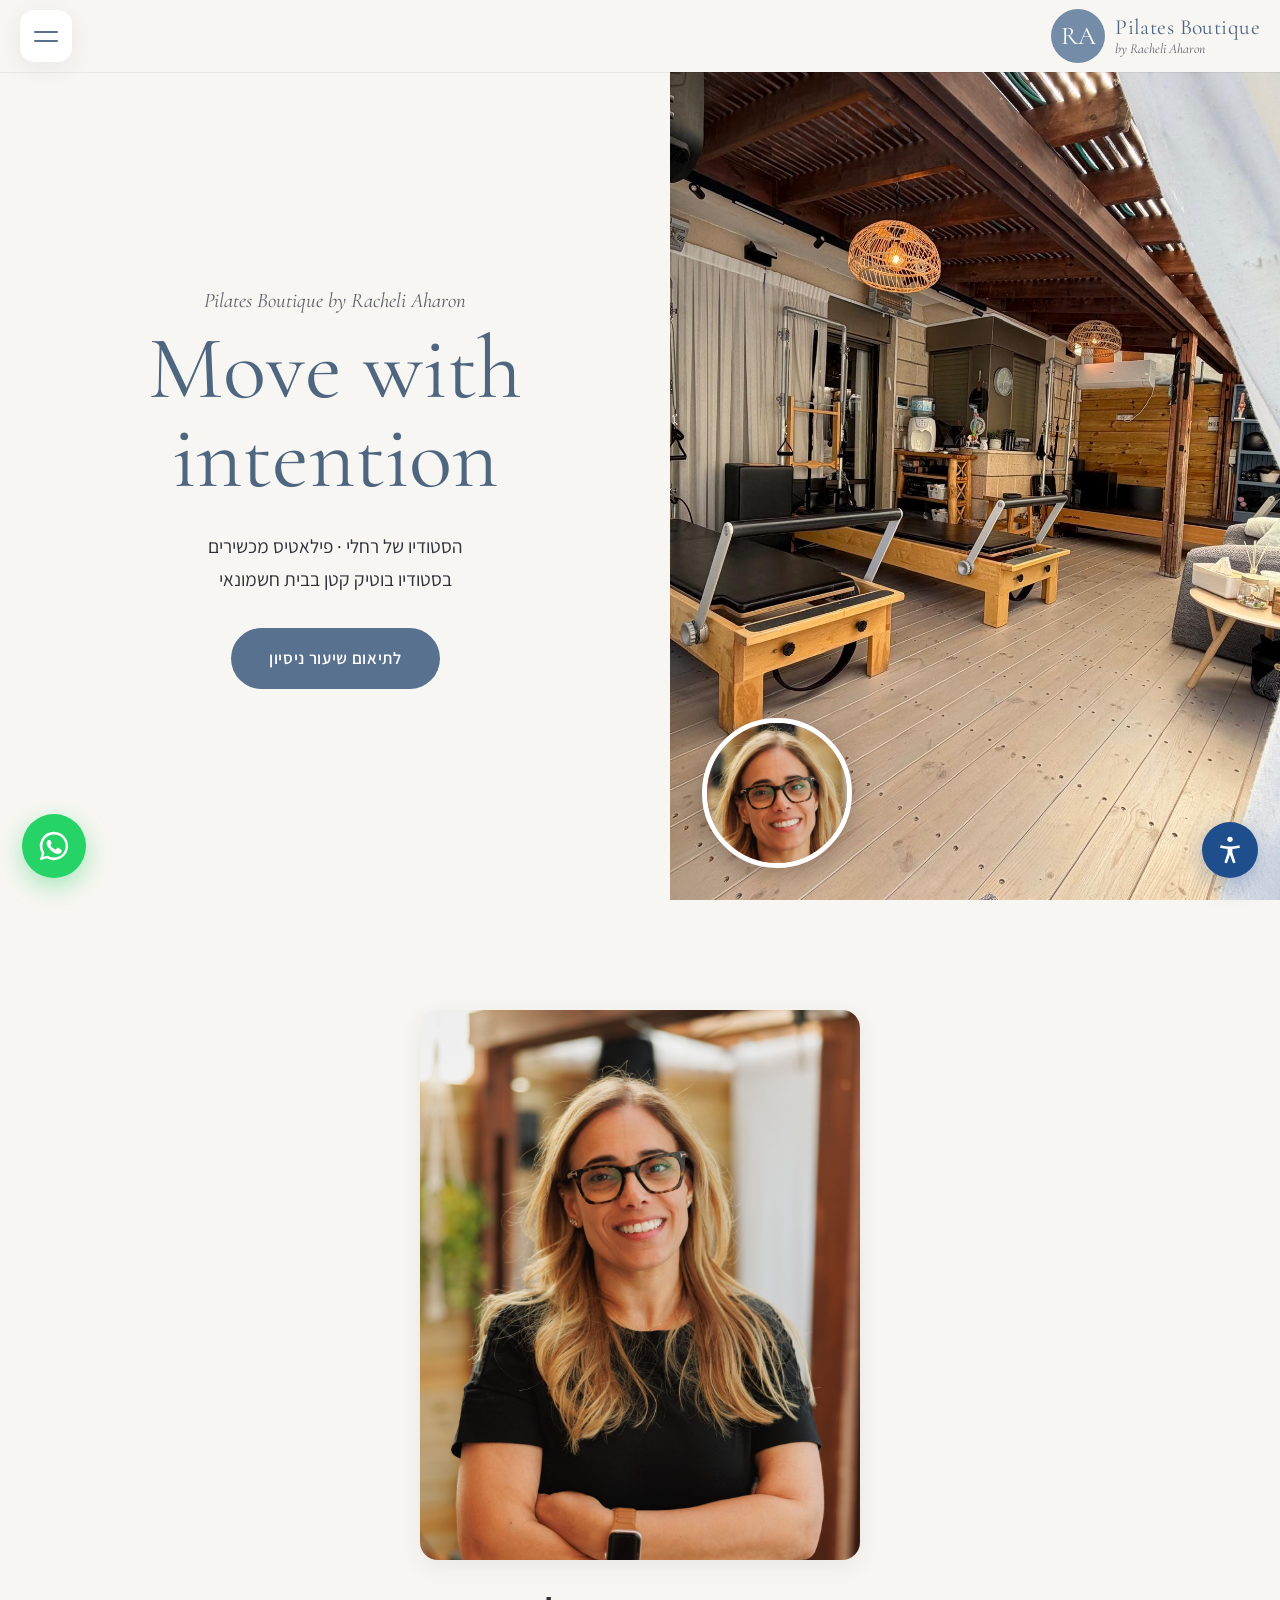
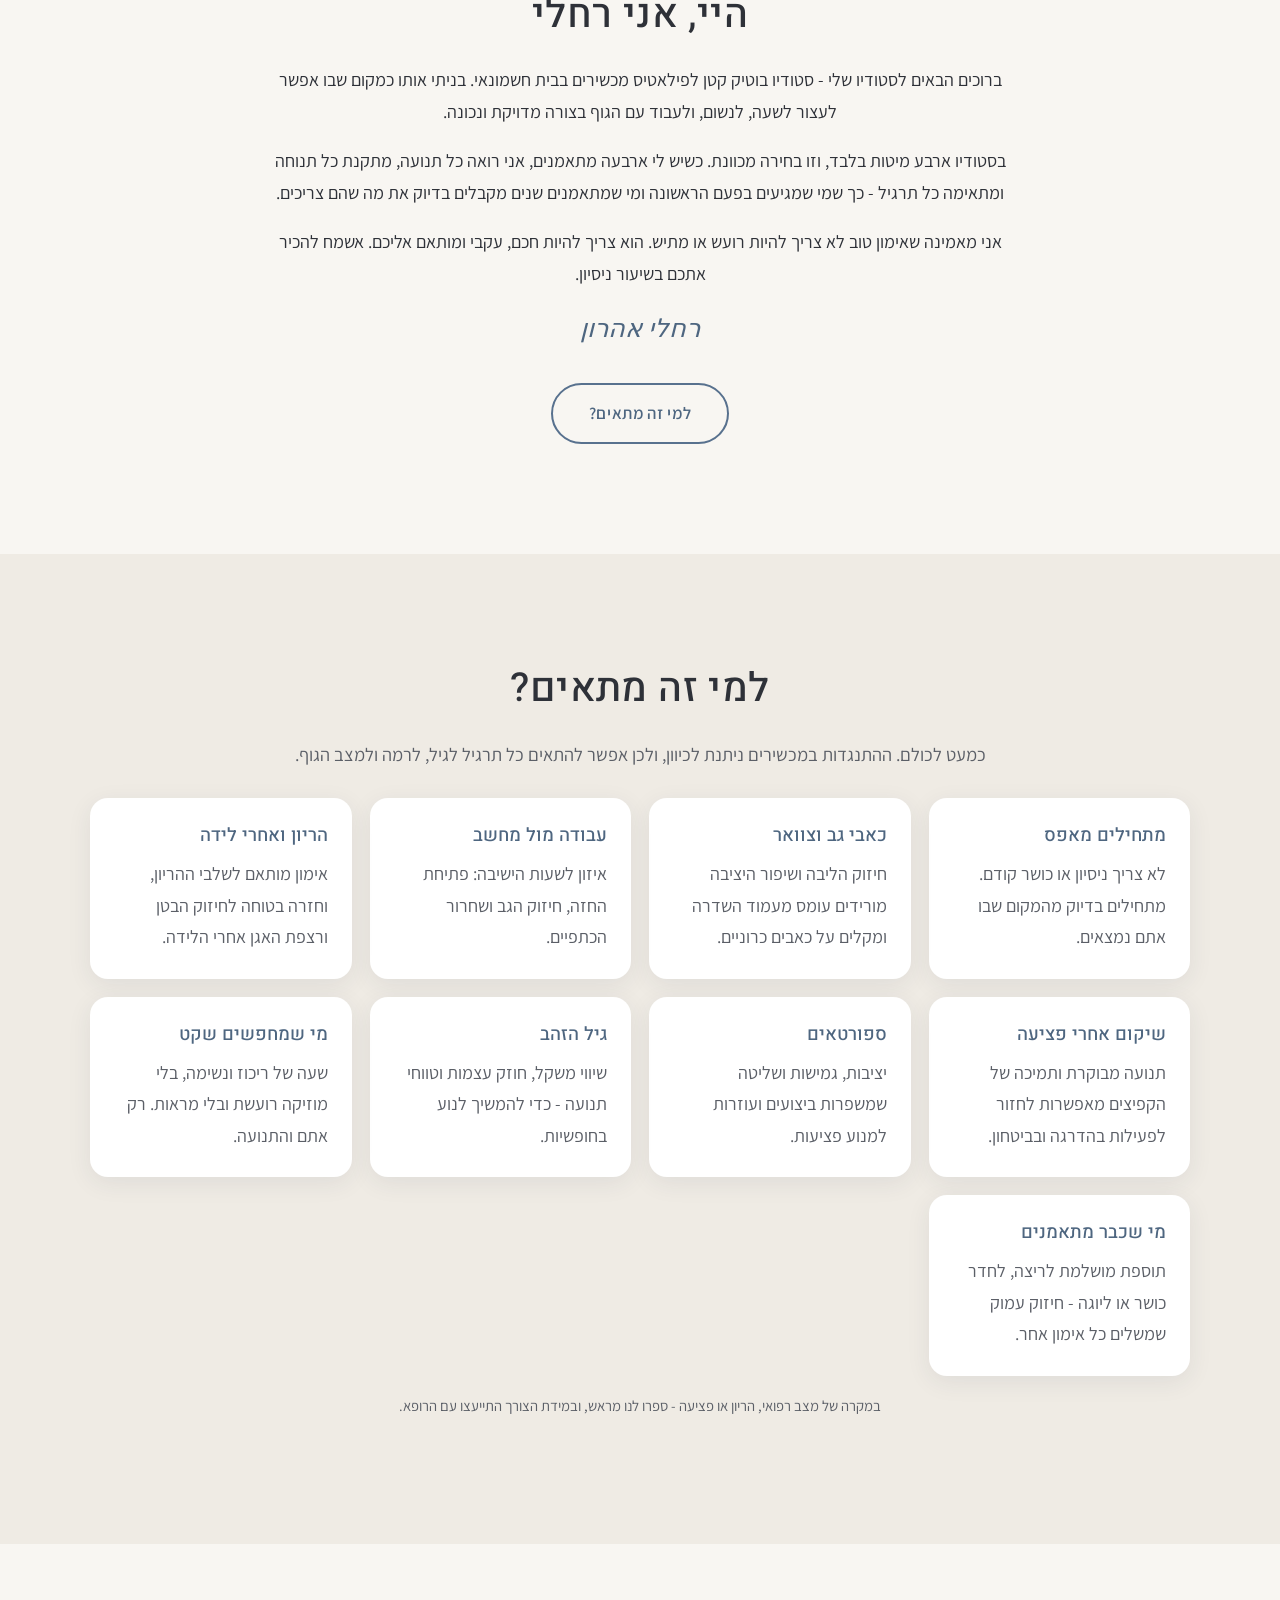
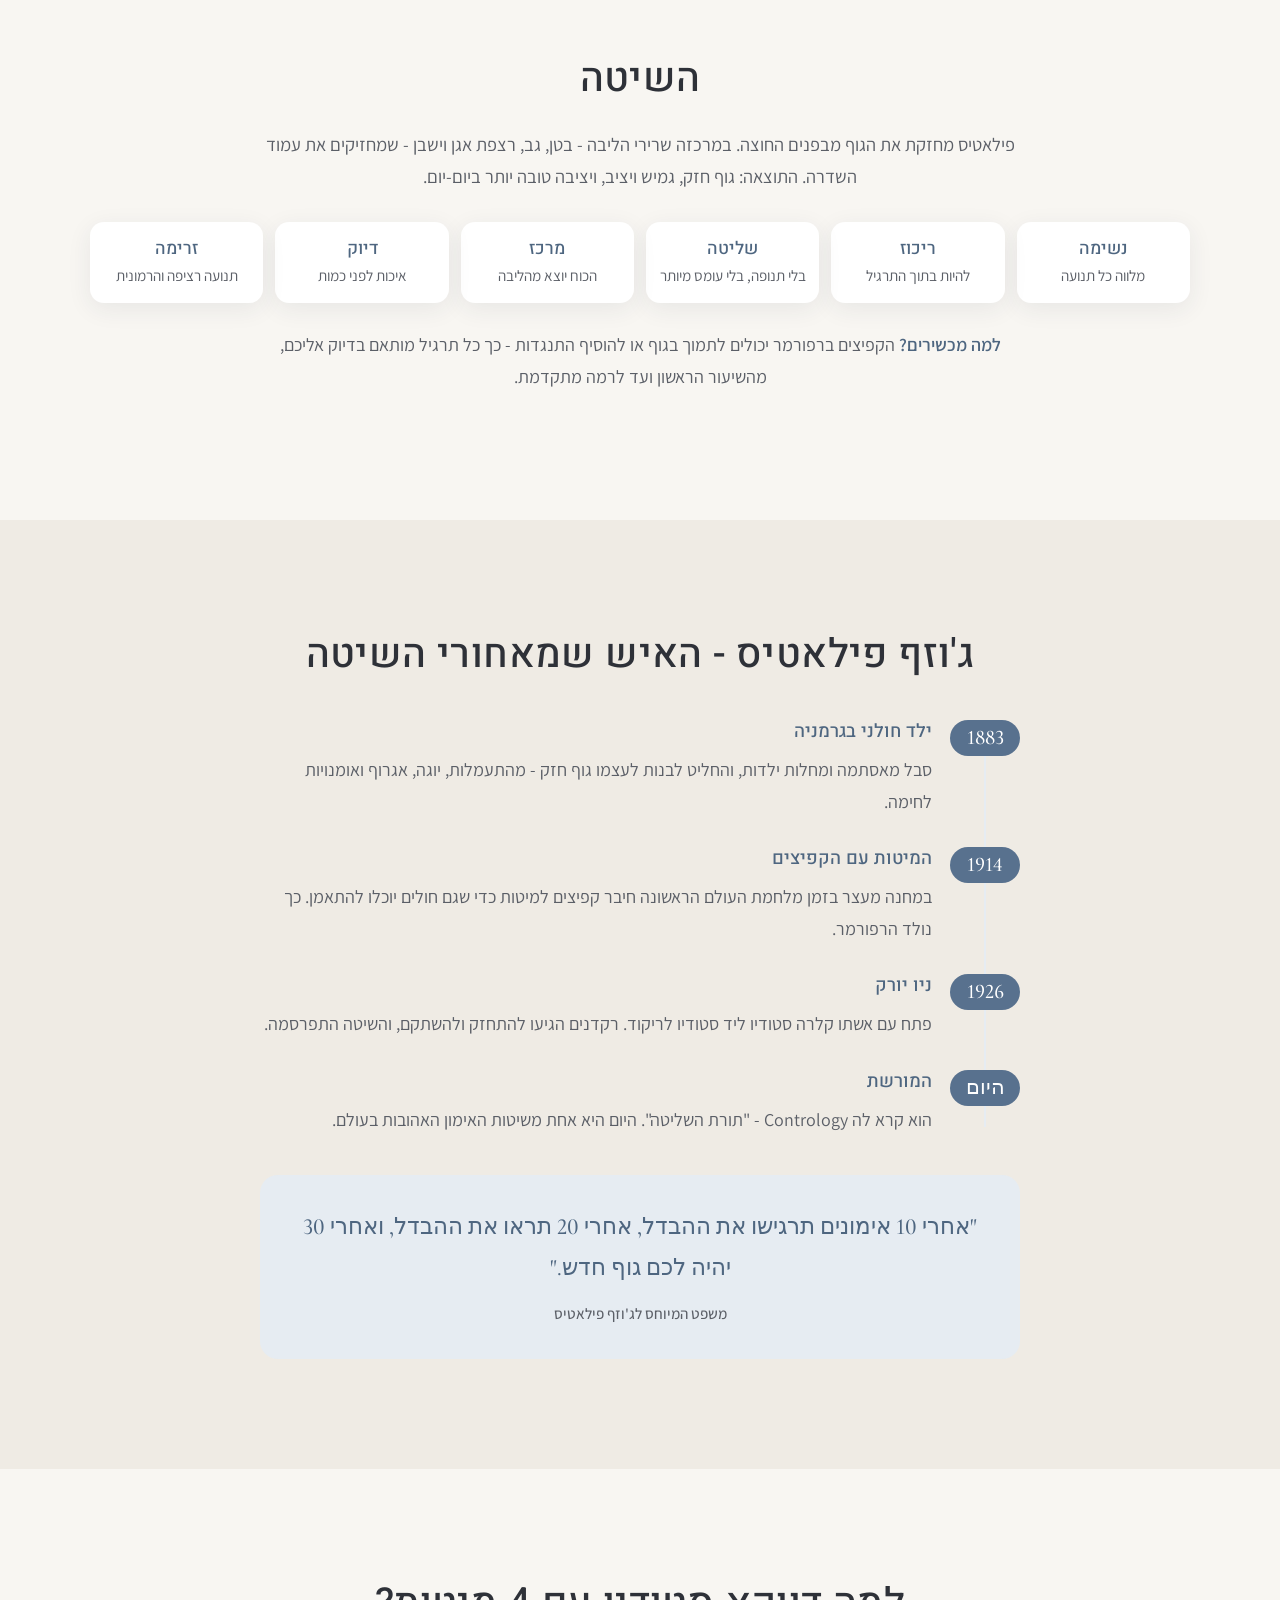
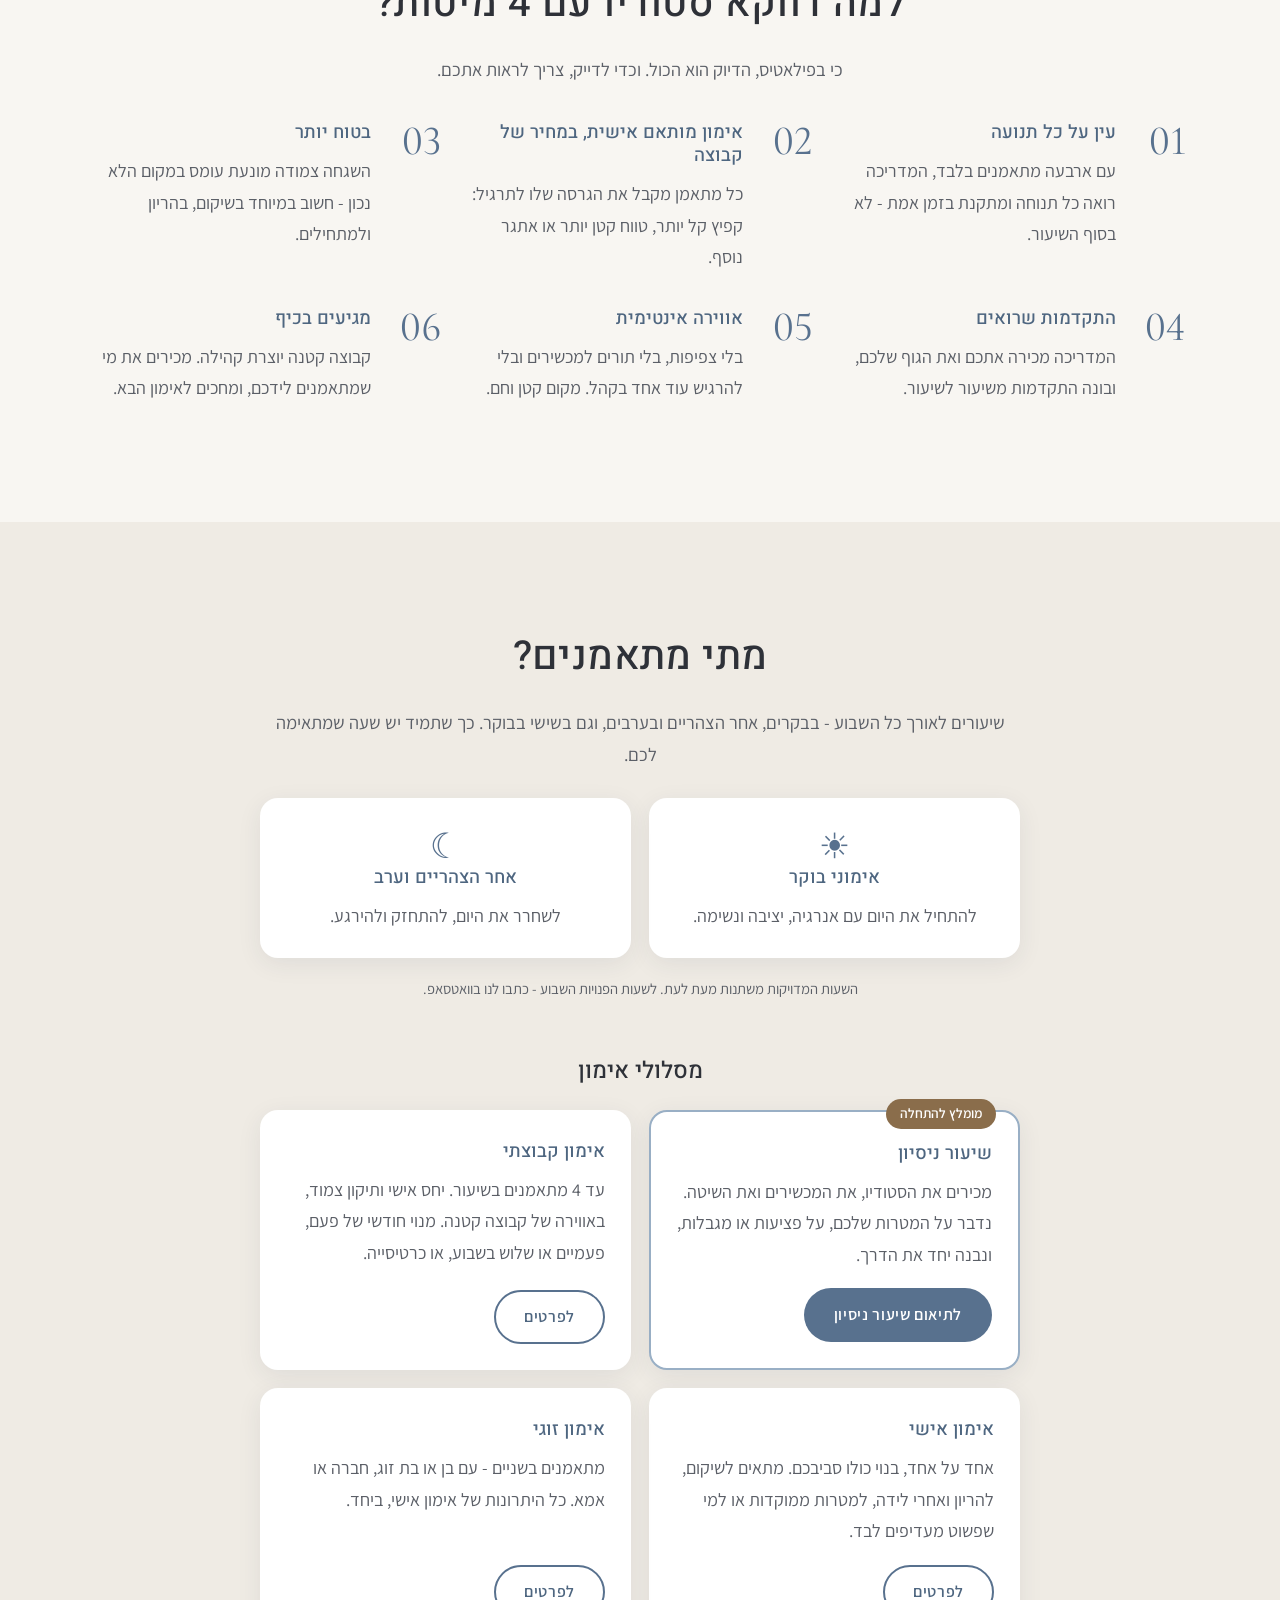
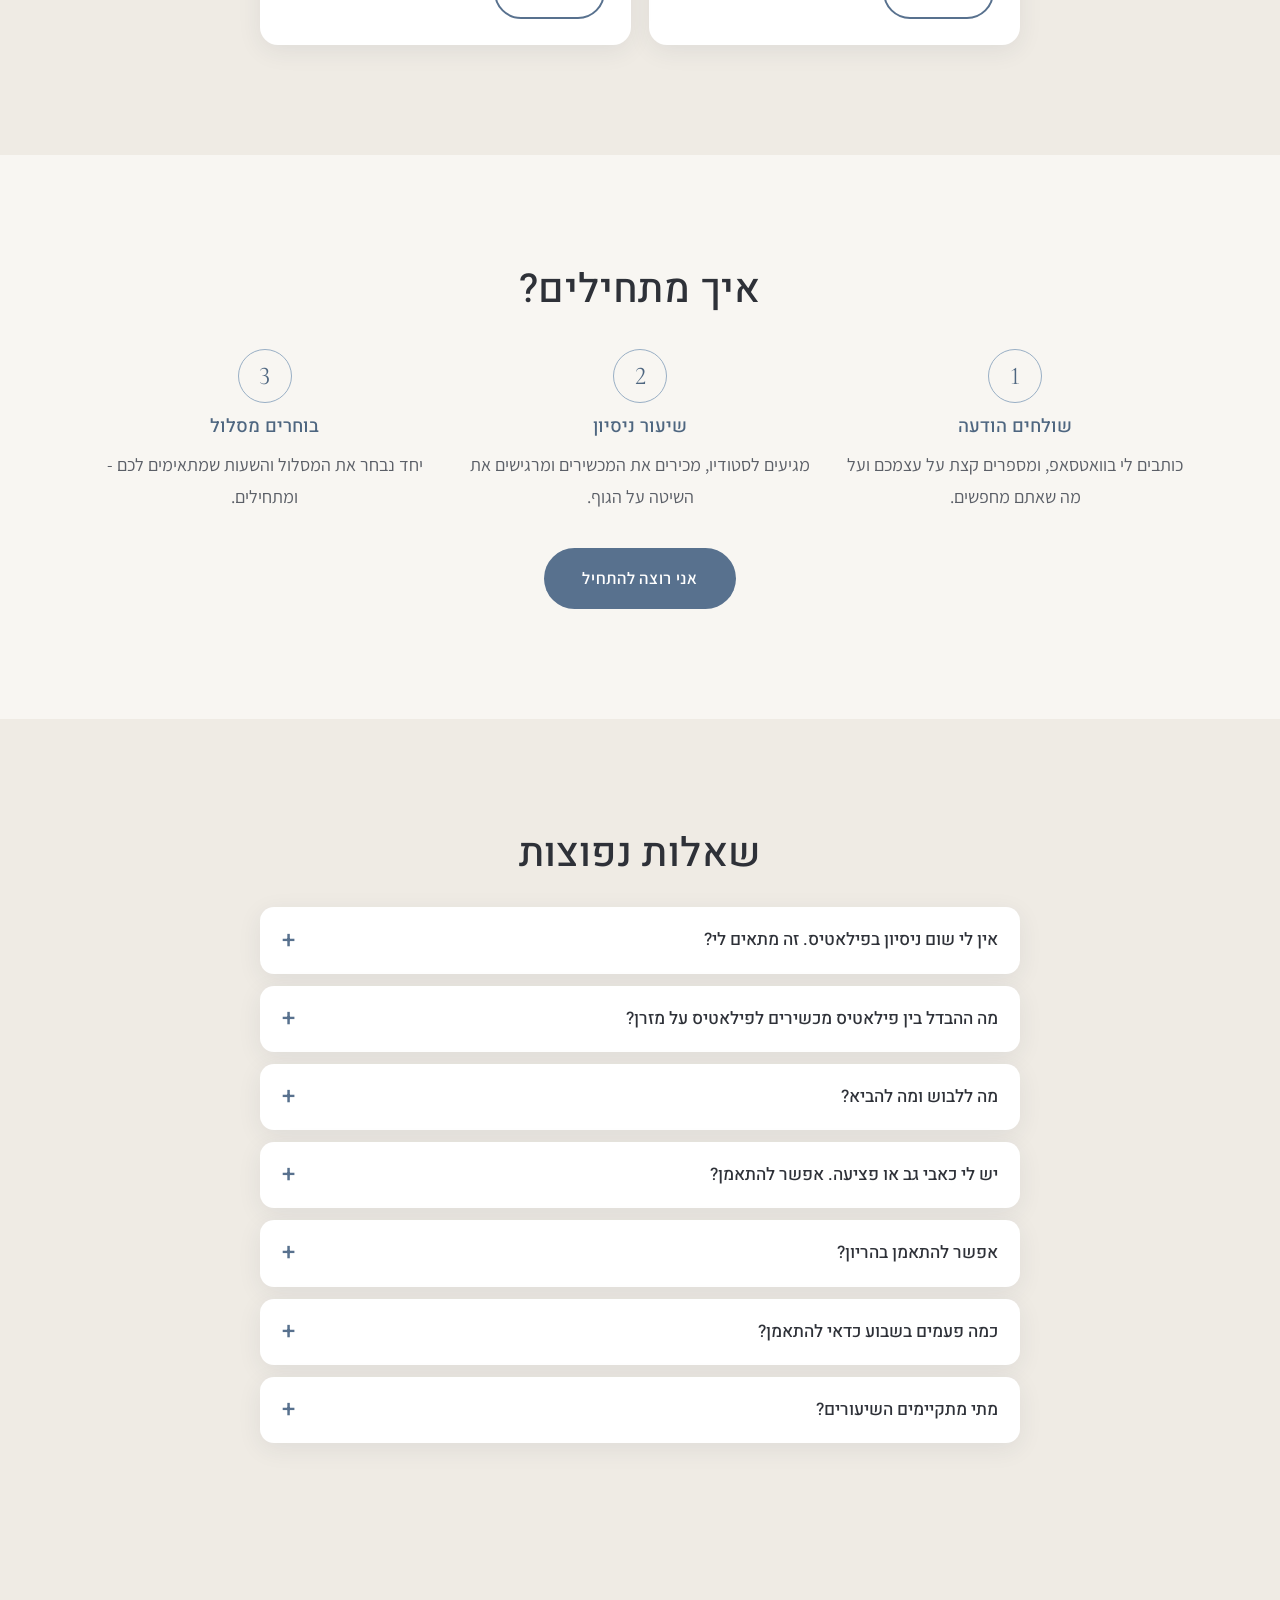
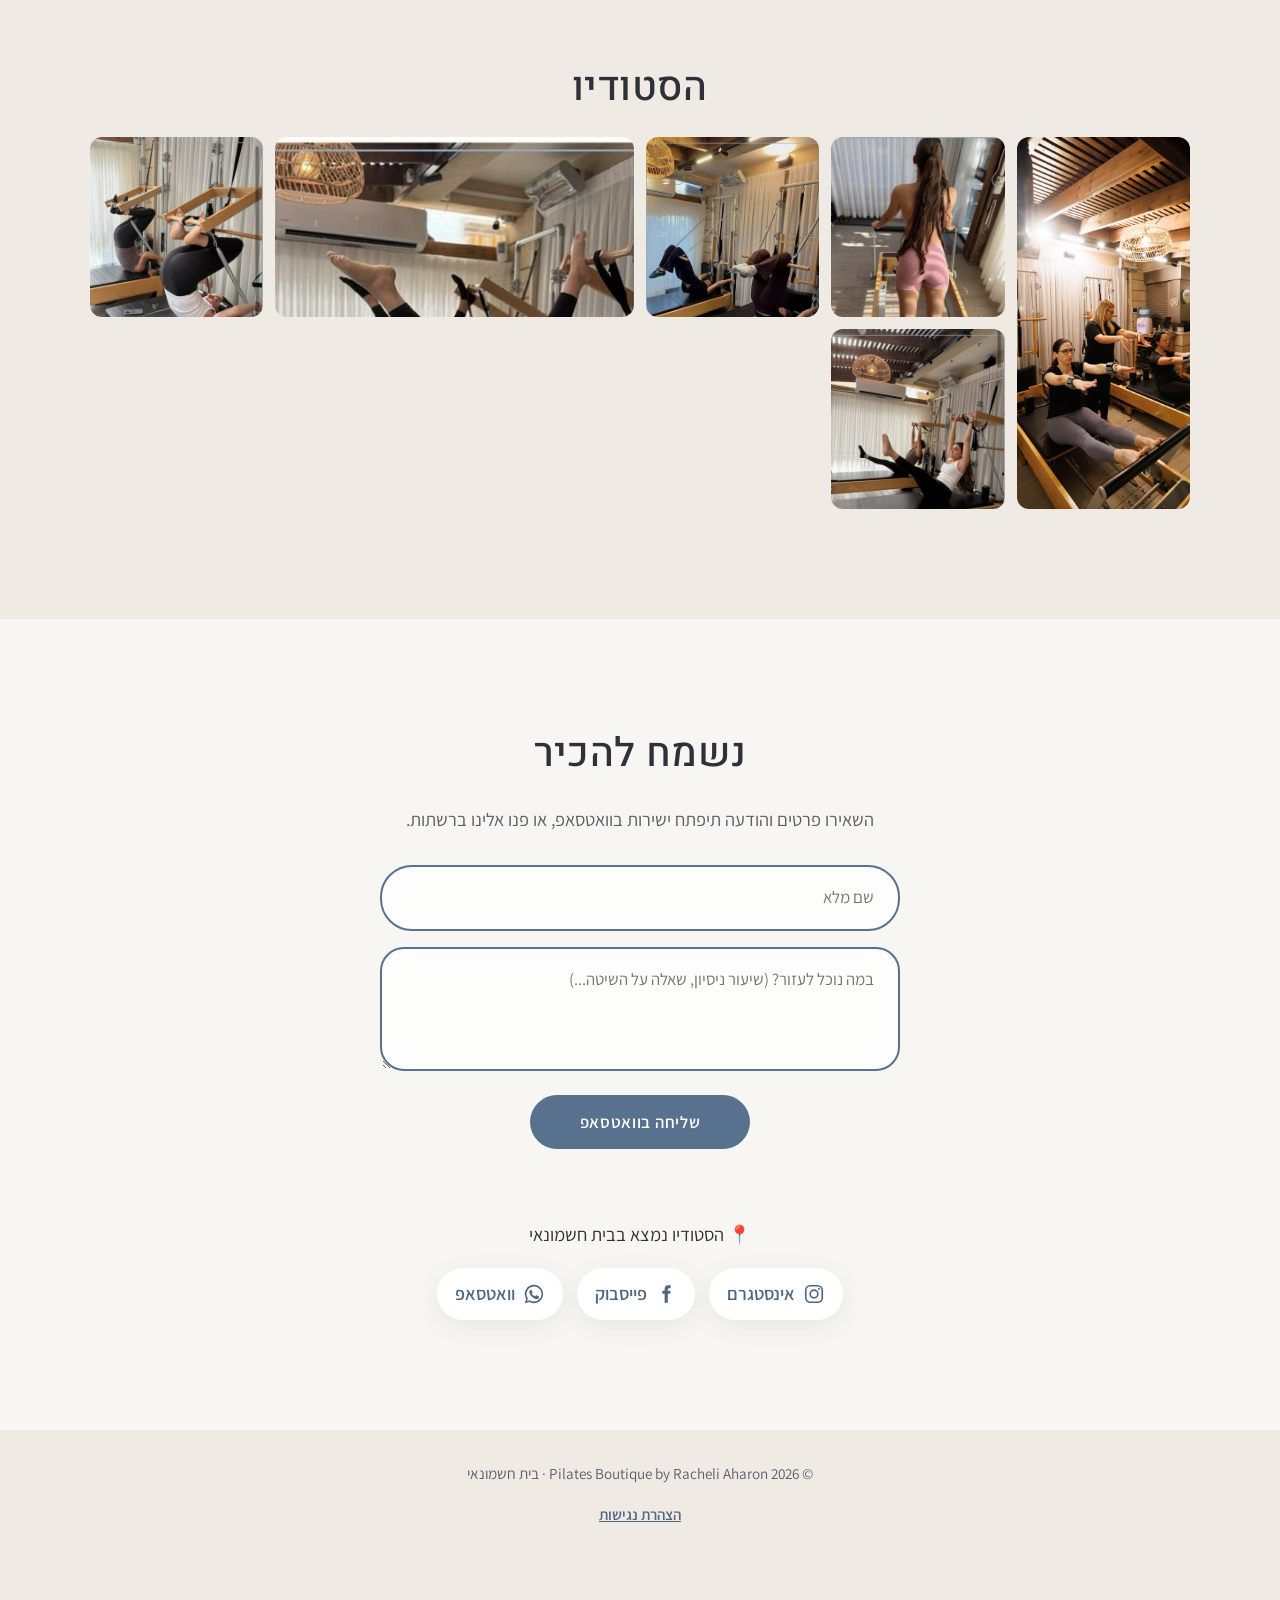
==== index.html @ d5e31ce9 "Use the Instagram link as shared from the app Co-Authored-By: Claude Opus 5.5 <noreply@anthropic.com" ====
<!doctype html>
<html lang="he" dir="rtl">
<head>
  <meta charset="utf-8">
  <meta name="viewport" content="width=device-width, initial-scale=1">
  <title>Pilates Boutique by Racheli Aharon | פילאטיס מכשירים בבית חשמונאי</title>
  <meta name="description" content="הסטודיו של רחלי - סטודיו בוטיק לפילאטיס מכשירים בבית חשמונאי. 4 מיטות בלבד, אימונים אישיים וקבוצתיים, בבוקר ובערב.">
  <link rel="preconnect" href="https://fonts.googleapis.com">
  <link rel="preconnect" href="https://fonts.gstatic.com" crossorigin>
  <link href="https://fonts.googleapis.com/css2?family=Assistant:wght@300;400;600&family=Heebo:wght@500;700;800&family=Cormorant+Garamond:ital,wght@0,400;0,500;1,400&display=swap" rel="stylesheet">
  <link rel="icon" href="favicon.svg" type="image/svg+xml">
  <link rel="canonical" href="https://rachelpilates.co.il/">
  <meta property="og:type" content="website">
  <meta property="og:locale" content="he_IL">
  <meta property="og:title" content="Pilates Boutique by Racheli Aharon | פילאטיס מכשירים בבית חשמונאי">
  <meta property="og:description" content="סטודיו בוטיק לפילאטיס מכשירים עם 4 מיטות בלבד. אימונים אישיים וקבוצתיים, בבוקר ובערב.">
  <meta property="og:url" content="https://rachelpilates.co.il/">
  <meta property="og:image" content="https://rachelpilates.co.il/images/share.jpg">
  <meta name="theme-color" content="#f8f6f2">
  <script type="application/ld+json">
  {
    "@context": "https://schema.org",
    "@type": "ExerciseGym",
    "name": "Pilates Boutique by Racheli Aharon",
    "alternateName": "הסטודיו של רחלי",
    "description": "סטודיו בוטיק לפילאטיס מכשירים בבית חשמונאי",
    "url": "https://rachelpilates.co.il/",
    "image": "https://rachelpilates.co.il/images/hero-racheli.jpg",
    "address": { "@type": "PostalAddress", "addressLocality": "בית חשמונאי", "addressCountry": "IL" },
    "sameAs": ["https://www.instagram.com/pilates.by.racheli/"]
  }
  </script>
  <link rel="stylesheet" href="styles.css?v=11">
</head>
<body>
<a class="skip-link" href="#main">דלג לתוכן הראשי</a>

<!-- ===== Header ===== -->
<header class="site-header">
  <a href="#top" class="logo" aria-label="Pilates Boutique by Racheli Aharon - לראש העמוד">
    <!-- לוגו זמני בטקסט. כשיגיע קובץ הלוגו: <img src="images/logo.png" alt="Pilates Boutique by Racheli Aharon" height="54"> -->
    <span class="logo-mark" aria-hidden="true">RA</span>
    <span class="logo-text">
      <span class="logo-name">Pilates Boutique</span>
      <span class="logo-sub">by Racheli Aharon</span>
    </span>
  </a>
  <button class="menu-btn" aria-label="פתיחת תפריט" aria-expanded="false" aria-controls="menu">
    <span></span><span></span>
  </button>
</header>

<nav id="menu" class="menu" aria-label="תפריט ראשי" hidden>
  <button class="menu-close" aria-label="סגירת תפריט">&times;</button>
  <ul>
    <li><a href="#top">דף הבית</a></li>
    <li><a href="#studio">נעים להכיר</a></li>
    <li><a href="#fit">למי זה מתאים</a></li>
    <li><a href="#method">השיטה</a></li>
    <li><a href="#founder">ממציא השיטה</a></li>
    <li><a href="#small">למה 4 מיטות</a></li>
    <li><a href="#times">אימונים ומסלולים</a></li>
    <li><a href="#faq">שאלות נפוצות</a></li>
    <li><a href="#gallery">גלריה</a></li>
    <li><a href="#contact">בואו נדבר</a></li>
  </ul>
</nav>

<main id="main" tabindex="-1">
  <span id="top"></span>

  <!-- ===== Hero ===== -->
  <section class="hero">
    <div class="hero-media"><img src="images/studio-day.jpg" alt="הסטודיו באור יום - מיטות רפורמר תחת פרגולת עץ" width="1200" height="1600" fetchpriority="high" decoding="async">
      <img class="hero-face" src="images/racheli-face.jpg" alt="רחלי אהרון" width="400" height="400"></div>
    <div class="hero-content">
      <p class="hero-eyebrow">Pilates Boutique by Racheli Aharon</p>
      <h1 class="hero-title">Move with<br>intention</h1>
      <p class="hero-sub">הסטודיו של רחלי · פילאטיס מכשירים בסטודיו בוטיק קטן ב<span data-town></span></p>
      <a class="btn btn-primary" data-wa data-msg="היי רחלי, אשמח לתאם שיעור ניסיון 🙂">לתיאום שיעור ניסיון</a>
    </div>
  </section>

  <!-- ===== About ===== -->
  <section id="studio" class="section">
    <div class="container narrow center">
      <img class="portrait portrait-person" src="images/hero-racheli.jpg" alt="רחלי אהרון בסטודיו" width="1600" height="1600" loading="lazy">
      <h2>היי, אני רחלי</h2>
      <p>
        ברוכים הבאים לסטודיו שלי - סטודיו בוטיק קטן לפילאטיס מכשירים בבית חשמונאי.
        בניתי אותו כמקום שבו אפשר לעצור לשעה, לנשום, ולעבוד עם הגוף בצורה מדויקת ונכונה.
      </p>
      <p>
        בסטודיו ארבע מיטות בלבד, וזו בחירה מכוונת. כשיש לי ארבעה מתאמנים, אני רואה כל תנועה, מתקנת כל תנוחה
        ומתאימה כל תרגיל - כך שמי שמגיעים בפעם הראשונה ומי שמתאמנים שנים מקבלים בדיוק את מה שהם צריכים.
      </p>
      <p>
        אני מאמינה שאימון טוב לא צריך להיות רועש או מתיש. הוא צריך להיות חכם, עקבי ומותאם אליכם.
        אשמח להכיר אתכם בשיעור ניסיון.
      </p>
      <p class="signature">רחלי אהרון</p>
      <a class="btn btn-outline" href="#fit">למי זה מתאים?</a>
    </div>
  </section>

  <!-- ===== Who is it for ===== -->
  <section id="fit" class="section section-tint">
    <div class="container">
      <h2 class="center">למי זה מתאים?</h2>
      <p class="lead center narrow">כמעט לכולם. ההתנגדות במכשירים ניתנת לכיוון, ולכן אפשר להתאים כל תרגיל לגיל, לרמה ולמצב הגוף.</p>
      <div class="grid grid-3">
        <article class="card"><h3 class="h4">מתחילים מאפס</h3><p>לא צריך ניסיון או כושר קודם. מתחילים בדיוק מהמקום שבו אתם נמצאים.</p></article>
        <article class="card"><h3 class="h4">כאבי גב וצוואר</h3><p>חיזוק הליבה ושיפור היציבה מורידים עומס מעמוד השדרה ומקלים על כאבים כרוניים.</p></article>
        <article class="card"><h3 class="h4">עבודה מול מחשב</h3><p>איזון לשעות הישיבה: פתיחת החזה, חיזוק הגב ושחרור הכתפיים.</p></article>
        <article class="card"><h3 class="h4">הריון ואחרי לידה</h3><p>אימון מותאם לשלבי ההריון, וחזרה בטוחה לחיזוק הבטן ורצפת האגן אחרי הלידה.</p></article>
        <article class="card"><h3 class="h4">שיקום אחרי פציעה</h3><p>תנועה מבוקרת ותמיכה של הקפיצים מאפשרות לחזור לפעילות בהדרגה ובביטחון.</p></article>
        <article class="card"><h3 class="h4">ספורטאים</h3><p>יציבות, גמישות ושליטה שמשפרות ביצועים ועוזרות למנוע פציעות.</p></article>
        <article class="card"><h3 class="h4">גיל הזהב</h3><p>שיווי משקל, חוזק עצמות וטווחי תנועה - כדי להמשיך לנוע בחופשיות.</p></article>
        <article class="card"><h3 class="h4">מי שמחפשים שקט</h3><p>שעה של ריכוז ונשימה, בלי מוזיקה רועשת ובלי מראות. רק אתם והתנועה.</p></article>
        <article class="card"><h3 class="h4">מי שכבר מתאמנים</h3><p>תוספת מושלמת לריצה, לחדר כושר או ליוגה - חיזוק עמוק שמשלים כל אימון אחר.</p></article>
      </div>
      <p class="fine-print center">במקרה של מצב רפואי, הריון או פציעה - ספרו לנו מראש, ובמידת הצורך התייעצו עם הרופא.</p>
    </div>
  </section>

  <!-- ===== Method ===== -->
  <section id="method" class="section">
    <div class="container">
      <h2 class="center">השיטה</h2>
      <p class="lead center narrow">
        פילאטיס מחזקת את הגוף מבפנים החוצה. במרכזה שרירי הליבה - בטן, גב, רצפת אגן וישבן - שמחזיקים את עמוד השדרה.
        התוצאה: גוף חזק, גמיש ויציב, ויציבה טובה יותר ביום-יום.
      </p>
      <div class="principles">
        <div><h3 class="h4">נשימה</h3><p>מלווה כל תנועה</p></div>
        <div><h3 class="h4">ריכוז</h3><p>להיות בתוך התרגיל</p></div>
        <div><h3 class="h4">שליטה</h3><p>בלי תנופה, בלי עומס מיותר</p></div>
        <div><h3 class="h4">מרכז</h3><p>הכוח יוצא מהליבה</p></div>
        <div><h3 class="h4">דיוק</h3><p>איכות לפני כמות</p></div>
        <div><h3 class="h4">זרימה</h3><p>תנועה רציפה והרמונית</p></div>
      </div>
      <p class="center narrow machines">
        <strong>למה מכשירים?</strong> הקפיצים ברפורמר יכולים לתמוך בגוף או להוסיף התנגדות - כך כל תרגיל מותאם בדיוק אליכם,
        מהשיעור הראשון ועד לרמה מתקדמת.
      </p>
    </div>
  </section>

  <!-- ===== Founder ===== -->
  <section id="founder" class="section section-tint">
    <div class="container narrow">
      <h2 class="center">ג'וזף פילאטיס - האיש שמאחורי השיטה</h2>
      <ol class="timeline">
        <li><span class="tl-year">1883</span><div><h3 class="h4">ילד חולני בגרמניה</h3>
          <p>סבל מאסתמה ומחלות ילדות, והחליט לבנות לעצמו גוף חזק - מהתעמלות, יוגה, אגרוף ואומנויות לחימה.</p></div></li>
        <li><span class="tl-year">1914</span><div><h3 class="h4">המיטות עם הקפיצים</h3>
          <p>במחנה מעצר בזמן מלחמת העולם הראשונה חיבר קפיצים למיטות כדי שגם חולים יוכלו להתאמן. כך נולד הרפורמר.</p></div></li>
        <li><span class="tl-year">1926</span><div><h3 class="h4">ניו יורק</h3>
          <p>פתח עם אשתו קלרה סטודיו ליד סטודיו לריקוד. רקדנים הגיעו להתחזק ולהשתקם, והשיטה התפרסמה.</p></div></li>
        <li><span class="tl-year">היום</span><div><h3 class="h4">המורשת</h3>
          <p>הוא קרא לה Contrology - "תורת השליטה". היום היא אחת משיטות האימון האהובות בעולם.</p></div></li>
      </ol>
      <blockquote class="quote">
        "אחרי 10 אימונים תרגישו את ההבדל, אחרי 20 תראו את ההבדל, ואחרי 30 יהיה לכם גוף חדש."
        <cite>משפט המיוחס לג'וזף פילאטיס</cite>
      </blockquote>
    </div>
  </section>

  <!-- ===== 4 beds ===== -->
  <section id="small" class="section">
    <div class="container">
      <h2 class="center">למה דווקא סטודיו עם 4 מיטות?</h2>
      <p class="lead center narrow">כי בפילאטיס, הדיוק הוא הכול. וכדי לדייק, צריך לראות אתכם.</p>
      <div class="grid grid-2 benefits">
        <article class="benefit"><span class="benefit-num">01</span><div><h3 class="h4">עין על כל תנועה</h3><p>עם ארבעה מתאמנים בלבד, המדריכה רואה כל תנוחה ומתקנת בזמן אמת - לא בסוף השיעור.</p></div></article>
        <article class="benefit"><span class="benefit-num">02</span><div><h3 class="h4">אימון מותאם אישית, במחיר של קבוצה</h3><p>כל מתאמן מקבל את הגרסה שלו לתרגיל: קפיץ קל יותר, טווח קטן יותר או אתגר נוסף.</p></div></article>
        <article class="benefit"><span class="benefit-num">03</span><div><h3 class="h4">בטוח יותר</h3><p>השגחה צמודה מונעת עומס במקום הלא נכון - חשוב במיוחד בשיקום, בהריון ולמתחילים.</p></div></article>
        <article class="benefit"><span class="benefit-num">04</span><div><h3 class="h4">התקדמות שרואים</h3><p>המדריכה מכירה אתכם ואת הגוף שלכם, ובונה התקדמות משיעור לשיעור.</p></div></article>
        <article class="benefit"><span class="benefit-num">05</span><div><h3 class="h4">אווירה אינטימית</h3><p>בלי צפיפות, בלי תורים למכשירים ובלי להרגיש עוד אחד בקהל. מקום קטן וחם.</p></div></article>
        <article class="benefit"><span class="benefit-num">06</span><div><h3 class="h4">מגיעים בכיף</h3><p>קבוצה קטנה יוצרת קהילה. מכירים את מי שמתאמנים לידכם, ומחכים לאימון הבא.</p></div></article>
      </div>
    </div>
  </section>

  <!-- ===== Times & tracks ===== -->
  <section id="times" class="section section-tint">
    <div class="container narrow center">
      <h2>מתי מתאמנים?</h2>
      <p class="lead">שיעורים לאורך כל השבוע - בבקרים, אחר הצהריים ובערבים, וגם בשישי בבוקר. כך שתמיד יש שעה שמתאימה לכם.</p>
      <div class="grid grid-2 times">
        <article class="card time-card">
          <span class="time-icon" aria-hidden="true">☀</span>
          <h3 class="h4">אימוני בוקר</h3>
          <p>להתחיל את היום עם אנרגיה, יציבה ונשימה.</p>
        </article>
        <article class="card time-card">
          <span class="time-icon" aria-hidden="true">☾</span>
          <h3 class="h4">אחר הצהריים וערב</h3>
          <p>לשחרר את היום, להתחזק ולהירגע.</p>
        </article>
      </div>
      <p class="fine-print">השעות המדויקות משתנות מעת לעת. לשעות הפנויות השבוע - כתבו לנו בוואטסאפ.</p>

      <h3 class="sub-title" id="tracks">מסלולי אימון</h3>
      <div class="tracks">
        <article class="track track-highlight">
          <span class="track-tag">מומלץ להתחלה</span>
          <h3 class="h4">שיעור ניסיון</h3>
          <p>מכירים את הסטודיו, את המכשירים ואת השיטה. נדבר על המטרות שלכם, על פציעות או מגבלות, ונבנה יחד את הדרך.</p>
          <a class="btn btn-primary" data-wa data-msg="היי רחלי, אשמח לתאם שיעור ניסיון 🙂">לתיאום שיעור ניסיון</a>
        </article>
        <article class="track">
          <h3 class="h4">אימון קבוצתי</h3>
          <p>עד 4 מתאמנים בשיעור. יחס אישי ותיקון צמוד, באווירה של קבוצה קטנה. מנוי חודשי של פעם, פעמיים או שלוש בשבוע, או כרטיסייה.</p>
          <a class="btn btn-outline" data-wa data-msg="היי רחלי, אשמח לפרטים על אימונים קבוצתיים">לפרטים</a>
        </article>
        <article class="track">
          <h3 class="h4">אימון אישי</h3>
          <p>אחד על אחד, בנוי כולו סביבכם. מתאים לשיקום, להריון ואחרי לידה, למטרות ממוקדות או למי שפשוט מעדיפים לבד.</p>
          <a class="btn btn-outline" data-wa data-msg="היי רחלי, אשמח לפרטים על אימון אישי">לפרטים</a>
        </article>
        <article class="track">
          <h3 class="h4">אימון זוגי</h3>
          <p>מתאמנים בשניים - עם בן או בת זוג, חברה או אמא. כל היתרונות של אימון אישי, ביחד.</p>
          <a class="btn btn-outline" data-wa data-msg="היי רחלי, אשמח לפרטים על אימון זוגי">לפרטים</a>
        </article>
      </div>
    </div>
  </section>

  <!-- ===== How to start ===== -->
  <section id="start" class="section">
    <div class="container center">
      <h2>איך מתחילים?</h2>
      <ol class="steps">
        <li><span class="step-num">1</span><h3 class="h4">שולחים הודעה</h3><p>כותבים לי בוואטסאפ, ומספרים קצת על עצמכם ועל מה שאתם מחפשים.</p></li>
        <li><span class="step-num">2</span><h3 class="h4">שיעור ניסיון</h3><p>מגיעים לסטודיו, מכירים את המכשירים ומרגישים את השיטה על הגוף.</p></li>
        <li><span class="step-num">3</span><h3 class="h4">בוחרים מסלול</h3><p>יחד נבחר את המסלול והשעות שמתאימים לכם - ומתחילים.</p></li>
      </ol>
      <a class="btn btn-primary" data-wa data-msg="היי רחלי, אשמח לתאם שיעור ניסיון 🙂">אני רוצה להתחיל</a>
    </div>
  </section>

  <!-- ===== FAQ ===== -->
  <section id="faq" class="section section-tint">
    <div class="container narrow">
      <h2 class="center">שאלות נפוצות</h2>
      <div class="faq">
        <details>
          <summary>אין לי שום ניסיון בפילאטיס. זה מתאים לי?</summary>
          <p>בהחלט. רוב המתאמנים מתחילים מאפס. המכשירים מאפשרים להתאים את רמת הקושי לכל אחד, ובקבוצה של עד ארבעה אני מלווה אתכם צמוד מהשיעור הראשון.</p>
        </details>
        <details>
          <summary>מה ההבדל בין פילאטיס מכשירים לפילאטיס על מזרן?</summary>
          <p>על המזרן עובדים עם משקל הגוף בלבד. במכשירים, הקפיצים יכולים לתמוך בגוף או להוסיף התנגדות, ולכן אפשר לדייק יותר, לגוון יותר ולהתאים את האימון לכל מצב - ממתחילים ושיקום ועד מתאמנים מתקדמים.</p>
        </details>
        <details>
          <summary>מה ללבוש ומה להביא?</summary>
          <p>בגדי ספורט נוחים וצמודים לגוף, כדי שאוכל לראות את התנועה. מומלץ גרביים עם גריפ, ובקבוק מים. את כל השאר יש בסטודיו.</p>
        </details>
        <details>
          <summary>יש לי כאבי גב או פציעה. אפשר להתאמן?</summary>
          <p>ברוב המקרים כן, ופילאטיס אף יכול לעזור. ספרו לי מראש על כל פציעה או מצב רפואי כדי שאתאים את האימון, ובמקרה הצורך התייעצו קודם עם הרופא או הפיזיותרפיסט.</p>
        </details>
        <details>
          <summary>אפשר להתאמן בהריון?</summary>
          <p>כן, באישור רופא ובהתאמה לשלב ההריון. גם אחרי הלידה פילאטיס הוא דרך מצוינת לחזק מחדש את הבטן ואת רצפת האגן, בהדרגה ובבטחה.</p>
        </details>
        <details>
          <summary>כמה פעמים בשבוע כדאי להתאמן?</summary>
          <p>פעמיים-שלוש בשבוע זה האידיאל כדי להרגיש ולראות שינוי. גם אימון אחד בשבוע, בעקביות, עושה הבדל משמעותי.</p>
        </details>
        <details>
          <summary>מתי מתקיימים השיעורים?</summary>
          <p>בבקרים, אחר הצהריים ובערבים לאורך השבוע, וגם בשישי בבוקר. השעות משתנות מעת לעת, אז הכי פשוט לשלוח הודעה ואעדכן מה פנוי.</p>
        </details>
      </div>
    </div>
  </section>

  <!-- ===== Testimonials (להחזיר כשיהיו המלצות אמיתיות - להסיר את סימני ההערה) =====
  
  <section id="reviews" class="section reviews">
    <div class="container narrow center">
      <h2>מה אומרים עלינו</h2>
      <p class="placeholder-note">[המלצות זמניות - יוחלפו בהמלצות אמיתיות של מתאמנות]</p>
      <div class="slider" aria-roledescription="carousel">
        <div class="slides">
          <figure class="slide">
            <blockquote>כאן תופיע המלצה אמיתית של מתאמנת - כמה משפטים על היחס האישי, על השינוי בגוף ועל האווירה בסטודיו.</blockquote>
            <figcaption>שם המתאמנת</figcaption>
          </figure>
          <figure class="slide">
            <blockquote>כאן תופיע המלצה שנייה.</blockquote>
            <figcaption>שם המתאמנת</figcaption>
          </figure>
          <figure class="slide">
            <blockquote>כאן תופיע המלצה שלישית.</blockquote>
            <figcaption>שם המתאמנת</figcaption>
          </figure>
        </div>
        <div class="dots" role="tablist"></div>
      </div>
    </div>
  </section>
  ===== /Testimonials -->

  <!-- ===== Gallery ===== -->
  <section id="gallery" class="section section-tint">
    <div class="container">
      <h2 class="center">הסטודיו</h2>
      <div class="gallery">
        <div class="ph ph-tall"><img src="images/studio-class.jpg" alt="רחלי מדריכה אימון רפורמר בקבוצה קטנה" loading="lazy"></div>
        <div class="ph"><img src="images/studio-1.jpg" alt="מתאמנת על הרפורמר" loading="lazy"></div>
        <div class="ph"><img src="images/studio-3.jpg" alt="אימון זוגי בסטודיו" loading="lazy"></div>
        <div class="ph ph-wide"><img src="images/studio-4.jpg" alt="תרגיל רגליים ברצועות על הרפורמר" loading="lazy"></div>
        <div class="ph"><img src="images/studio-2.jpg" alt="אימון על מכשיר הטאוור בסטודיו" loading="lazy"></div>
        <div class="ph"><img src="images/studio-5.jpg" alt="אימון בסטודיו" loading="lazy"></div>
      </div>
    </div>
  </section>

  <!-- ===== Contact ===== -->
  <section id="contact" class="section contact">
    <div class="container narrow center">
      <h2>נשמח להכיר</h2>
      <p class="lead">השאירו פרטים והודעה תיפתח ישירות בוואטסאפ, או פנו אלינו ברשתות.</p>
      <form class="wa-form" novalidate>
        <label class="sr-only" for="f-name">שם מלא</label>
        <input id="f-name" name="name" type="text" placeholder="שם מלא" autocomplete="name" required>
        <label class="sr-only" for="f-msg">במה נוכל לעזור?</label>
        <textarea id="f-msg" name="msg" rows="3" placeholder="במה נוכל לעזור? (שיעור ניסיון, שאלה על השיטה...)"></textarea>
        <button class="btn btn-primary" type="submit">שליחה בוואטסאפ</button>
        <p class="copied-note" role="status" aria-live="polite"></p>
      </form>

      <div class="contact-info">
        <p class="town"><span aria-hidden="true">📍</span> הסטודיו נמצא ב<span data-town></span></p>
        <div class="socials">
          <a data-instagram class="social" target="_blank" rel="noopener" aria-label="אינסטגרם (נפתח בחלון חדש)">
            <svg viewBox="0 0 24 24" aria-hidden="true"><rect x="3" y="3" width="18" height="18" rx="5"/><circle cx="12" cy="12" r="4.2"/><circle cx="17.4" cy="6.6" r="1.1" class="fill"/></svg>
            <span>אינסטגרם</span>
          </a>
          <a data-facebook class="social" target="_blank" rel="noopener" aria-label="פייסבוק (נפתח בחלון חדש)">
            <svg viewBox="0 0 24 24" aria-hidden="true"><path d="M14 8.5V7c0-.8.4-1.2 1.2-1.2H17V2.5h-2.6C11.6 2.5 10.5 4.1 10.5 6.7v1.8H8v3.3h2.5V21.5H14V11.8h2.6l.4-3.3z" class="fill"/></svg>
            <span>פייסבוק</span>
          </a>
          <a data-wa class="social" data-msg="היי רחלי 🙂" aria-label="וואטסאפ (נפתח בחלון חדש)">
            <svg viewBox="0 0 24 24" aria-hidden="true"><path class="fill" d="M12 2a10 10 0 0 0-8.6 15.1L2 22l5-1.3A10 10 0 1 0 12 2zm0 18.2a8.2 8.2 0 0 1-4.2-1.2l-.3-.2-3 .8.8-2.9-.2-.3A8.2 8.2 0 1 1 12 20.2zm4.5-6.1c-.2-.1-1.5-.7-1.7-.8-.2-.1-.4-.1-.6.1l-.8 1c-.1.2-.3.2-.5.1a6.7 6.7 0 0 1-3.3-2.9c-.2-.4.2-.4.7-1.3.1-.2 0-.3 0-.4l-.8-1.8c-.2-.5-.4-.4-.6-.4h-.5a1 1 0 0 0-.7.3 3 3 0 0 0-.9 2.2 5.2 5.2 0 0 0 1.1 2.7 11.8 11.8 0 0 0 4.5 4c1.7.7 2.3.8 3.2.6.5-.1 1.5-.6 1.7-1.2.2-.6.2-1.1.2-1.2-.1-.1-.3-.2-.5-.3z"/></svg>
            <span>וואטסאפ</span>
          </a>
        </div>
      </div>
    </div>
  </section>
</main>

<footer class="site-footer">
  <p>© <span data-year></span> Pilates Boutique by Racheli Aharon · <span data-town></span></p>
  <p><a href="accessibility.html">הצהרת נגישות</a></p>
</footer>

<aside aria-label="יצירת קשר מהירה">
<a class="wa-float" data-wa data-msg="היי רחלי, אשמח לפרטים על הסטודיו 🙂" aria-label="שליחת הודעה בוואטסאפ (נפתח בחלון חדש)">
  <svg viewBox="0 0 24 24" aria-hidden="true"><path fill="#fff" d="M12 2a10 10 0 0 0-8.6 15.1L2 22l5-1.3A10 10 0 1 0 12 2zm0 18.2a8.2 8.2 0 0 1-4.2-1.2l-.3-.2-3 .8.8-2.9-.2-.3A8.2 8.2 0 1 1 12 20.2zm4.5-6.1c-.2-.1-1.5-.7-1.7-.8-.2-.1-.4-.1-.6.1l-.8 1c-.1.2-.3.2-.5.1a6.7 6.7 0 0 1-3.3-2.9c-.2-.4.2-.4.7-1.3.1-.2 0-.3 0-.4l-.8-1.8c-.2-.5-.4-.4-.6-.4h-.5a1 1 0 0 0-.7.3 3 3 0 0 0-.9 2.2 5.2 5.2 0 0 0 1.1 2.7 11.8 11.8 0 0 0 4.5 4c1.7.7 2.3.8 3.2.6.5-.1 1.5-.6 1.7-1.2.2-.6.2-1.1.2-1.2-.1-.1-.3-.2-.5-.3z"/></svg>
</a>
</aside>

<button class="a11y-btn" type="button" aria-label="תפריט נגישות" aria-expanded="false" aria-controls="a11y-panel">
  <svg viewBox="0 0 24 24" aria-hidden="true"><circle cx="12" cy="4" r="2"/><path d="M19 8.5c-2.3.6-4.6.9-7 .9s-4.7-.3-7-.9l-.5 1.9c1.9.5 3.8.8 5.7.9V14l-2.4 7.4 1.9.6L12 15.6l2.3 6.4 1.9-.6L13.8 14v-2.7c1.9-.1 3.8-.4 5.7-.9z"/></svg>
</button>
<div id="a11y-panel" class="a11y-panel" role="dialog" aria-modal="false" aria-labelledby="a11y-title" hidden>
  <button type="button" class="a11y-close" aria-label="סגירת תפריט הנגישות">&times;</button>
  <h2 id="a11y-title">התאמות נגישות</h2>
  <div class="a11y-opts">
    <button type="button" data-a11y="font" aria-pressed="false">הגדלת טקסט</button>
    <button type="button" data-a11y="contrast" aria-pressed="false">ניגודיות גבוהה</button>
    <button type="button" data-a11y="links" aria-pressed="false">הדגשת קישורים</button>
    <button type="button" data-a11y="readable" aria-pressed="false">גופן קריא</button>
    <button type="button" data-a11y="motion" aria-pressed="false">עצירת אנימציות</button>
    <button type="button" class="a11y-reset">איפוס הגדרות</button>
  </div>
  <a href="accessibility.html">הצהרת נגישות</a>
</div>

<script src="config.js?v=13"></script>
<script src="script.js?v=11"></script>
</body>
</html>
---- styles.css ----
/* =========================================================
   צבעים ופונטים - כאן מחליפים לצבעים של רחלי
   ========================================================= */
:root {
  /* הכחול של המותג (#99afc5) בגוון עמוק מעט יותר, כדי שטקסט לבן על כפתור יהיה קריא */
  --c-brand: #99afc5;        /* הכחול של הלוגו */
  --c-primary: #58718e;      /* כפתורים והדגשות - כהה מספיק לניגודיות נגישות */
  --c-primary-dark: #4e6680; /* כותרות משנה וטקסט מודגש */
  --c-secondary: #8a6d4b;    /* גוון עץ חם, כמו המכשירים בסטודיו */
  --c-blush: #e6ecf2;        /* כחול בהיר מאוד */
  --c-bg: #f8f6f2;           /* שמנת */
  --c-tint: #efebe4;         /* שמנת כהה מעט */
  --c-text: #2e3138;
  --c-muted: #5b5f67;
  --c-card: #ffffff;
  --c-wa: #25d366;

  --f-head: "Heebo", system-ui, sans-serif;
  --f-body: "Assistant", system-ui, sans-serif;
  --f-latin: "Cormorant Garamond", Georgia, serif;

  --radius: 18px;
  --shadow: 0 6px 24px rgba(40, 55, 75, .08);
  --header-h: 72px;
}

*, *::before, *::after { box-sizing: border-box; }
html { scroll-behavior: smooth; scroll-padding-top: var(--header-h); }
body {
  font-variant-numeric: lining-nums;
  margin: 0;
  background: var(--c-bg);
  color: var(--c-text);
  font-family: var(--f-body);
  font-size: 18px;
  line-height: 1.75;
  -webkit-font-smoothing: antialiased;
}
img { max-width: 100%; display: block; }
a { color: inherit; }

h1, h2, h3, h4 { font-family: var(--f-head); line-height: 1.25; margin: 0 0 .6em; }
h2 { font-size: clamp(1.9rem, 5vw, 2.5rem); font-weight: 500; letter-spacing: .01em; }
h3 { font-size: 1.45rem; font-weight: 500; }
h4 { font-size: 1.15rem; font-weight: 500; color: var(--c-primary-dark); }
p { margin: 0 0 1em; }

.container { width: min(1100px, 100% - 32px); margin-inline: auto; }
.narrow { max-width: 760px; margin-inline: auto; }
.center { text-align: center; }
.lead { font-size: 1.15rem; color: var(--c-muted); }
.fine-print { font-size: .92rem; color: var(--c-muted); margin-top: 1.2em; }
.sub-title { margin-top: 2.4em; }
.placeholder-note { color: #b4805a; font-size: .9rem; font-style: italic; }
.sr-only { position: absolute; width: 1px; height: 1px; overflow: hidden; clip: rect(0 0 0 0); white-space: nowrap; }

.section { padding: 80px 0; }
.section-tint { background: var(--c-tint); }

/* ===== Buttons ===== */
.btn {
  display: inline-block;
  font-family: var(--f-body);
  font-size: 1.05rem;
  font-weight: 600;
  letter-spacing: .04em;
  text-decoration: none;
  text-align: center;
  padding: 14px 36px;
  border-radius: 999px;
  border: 2px solid transparent;
  cursor: pointer;
  transition: background .2s, color .2s, transform .2s;
}
.btn:hover { transform: translateY(-1px); }
.btn-primary { background: var(--c-primary); color: #fff; }
.btn-primary:hover { background: var(--c-primary-dark); }
.btn-secondary { background: var(--c-secondary); color: #fff; }
.btn-outline { border-color: var(--c-primary); color: var(--c-primary-dark); background: transparent; }
.btn-outline:hover { background: var(--c-primary); color: #fff; }
.btn-outline-light { border-color: #fff; color: #fff; background: rgba(255,255,255,.08); backdrop-filter: blur(2px); }
.btn-outline-light:hover { background: #fff; color: var(--c-primary-dark); }
.btn-wide { width: 100%; max-width: 420px; padding-block: 18px; font-size: 1.15rem; }

/* ===== Header & menu ===== */
.site-header {
  position: sticky; top: 0; z-index: 50;
  height: var(--header-h);
  display: flex; align-items: center; justify-content: space-between;
  padding-inline: 20px;
  background: rgba(248, 246, 242, .94);
  backdrop-filter: blur(8px);
  box-shadow: 0 1px 0 rgba(0,0,0,.06);
}
.logo { text-decoration: none; display: flex; flex-direction: column; align-items: center; line-height: 1; direction: ltr; }
.logo-mark {
  width: 54px; height: 54px; border-radius: 50%; background: #748ca8; color: #fff;
  display: grid; place-items: center; font-family: var(--f-latin); font-size: 1.6rem; letter-spacing: -.02em;
}
.logo { flex-direction: row; gap: 10px; }
.logo-text { display: flex; flex-direction: column; align-items: flex-start; }
.logo-name { font-family: var(--f-latin); font-size: 1.35rem; color: var(--c-primary-dark); letter-spacing: .02em; }
.logo-sub { font-family: var(--f-latin); font-style: italic; font-size: .85rem; color: var(--c-muted); margin-top: 3px; }

.menu-btn {
  width: 52px; height: 52px; border: 0; border-radius: 14px;
  background: #fff; box-shadow: var(--shadow); cursor: pointer;
  display: grid; place-content: center; gap: 7px;
}
.menu-btn span { display: block; width: 24px; height: 2px; background: var(--c-primary); border-radius: 2px; }

.menu {
  position: fixed; inset: 0; z-index: 100;
  background: rgba(30, 40, 55, .35);
  backdrop-filter: blur(3px);
  display: flex; justify-content: center; align-items: flex-start;
  padding: 90px 16px 16px;
  overflow-y: auto;
}
.menu[hidden] { display: none; }
.menu ul {
  list-style: none; margin: 0; padding: 0;
  width: min(420px, 100%);
  background: var(--c-bg); border-radius: 6px; overflow: hidden;
  box-shadow: 0 20px 60px rgba(0,0,0,.2);
}
.menu li + li { border-top: 1px solid rgba(0,0,0,.05); }
.menu a {
  display: block; text-align: center; text-decoration: none;
  padding: 18px; font-family: var(--f-head); font-weight: 500; font-size: 1.3rem;
}
.menu li:first-child a { background: var(--c-blush); color: var(--c-primary); }
.menu a:hover { color: var(--c-primary); }
.menu-close {
  position: absolute; top: 12px; left: 20px;
  width: 52px; height: 52px; border: 0; border-radius: 14px;
  background: #fff; box-shadow: var(--shadow);
  font-size: 2.2rem; line-height: 1; color: var(--c-primary); cursor: pointer;
}

/* ===== Hero ===== */
/* טלפון: תמונה למעלה וטקסט מתחתיה. מחשב: טקסט ותמונה זה לצד זה */
.hero { display: grid; grid-template-rows: 64svh auto; background: var(--c-bg); }
/* התמונה היא תגית img רגילה - נטענת ראשונה, ואם משהו משתבש הרקע הוא בצבע שמנת ולא כחול */
.hero-media { position: relative; overflow: hidden; background: var(--c-tint); }
.hero-media > img:first-child { position: absolute; inset: 0; width: 100%; height: 100%; object-fit: cover; object-position: center 55%; }
/* הפנים של רחלי בעיגול בפינת התמונה */
.hero-face { position: absolute; bottom: 18px; left: 18px; width: 104px; height: 104px; border-radius: 50%;
  object-fit: cover; border: 4px solid #fff; box-shadow: 0 8px 24px rgba(0,0,0,.25); }
@media (min-width: 900px) { .hero-face { width: 150px; height: 150px; bottom: 32px; left: 32px; border-width: 5px; } }
.hero-content { text-align: center; padding: 34px 24px 46px; }
.hero-eyebrow { font-family: var(--f-latin); font-style: italic; font-size: clamp(1rem, 4.2vw, 1.3rem); color: var(--c-muted);
  white-space: nowrap; direction: ltr; margin-bottom: .2em; }
.hero-title {
  font-family: var(--f-latin); font-weight: 400; color: var(--c-primary-dark);
  font-size: clamp(3rem, 12vw, 5.6rem); line-height: 1; margin-bottom: .3em; direction: ltr;
}
.hero-sub { font-size: 1.2rem; color: var(--c-text); margin-bottom: 1.6em; }
@media (min-width: 900px) {
  .hero { grid-template-columns: 1fr 1.1fr; grid-template-rows: none; min-height: calc(100svh - var(--header-h)); }
  .hero-content { align-self: center; padding: 60px 56px; }
  .hero-sub { max-width: 30ch; margin-inline: auto; }
}

/* ===== Cards & grids ===== */
.grid { display: grid; gap: 18px; margin-top: 28px; }
.grid-2 { grid-template-columns: repeat(auto-fit, minmax(min(100%, 320px), 1fr)); }
.grid-3 { grid-template-columns: repeat(auto-fit, minmax(min(100%, 260px), 1fr)); }
.card {
  background: var(--c-card); border-radius: var(--radius);
  padding: 26px 24px; box-shadow: var(--shadow);
}
.card p { margin: 0; color: var(--c-muted); }
.card-feature { border-top: 4px solid var(--c-primary); }

/* ===== Principles ===== */
.principles { display: grid; grid-template-columns: repeat(auto-fit, minmax(min(100%, 150px), 1fr)); gap: 12px; margin: 30px 0 26px; }
.principles > div { background: var(--c-card); border-radius: 14px; padding: 16px 12px; text-align: center; box-shadow: var(--shadow); }
.principles h4 { margin: 0 0 4px; font-size: 1.1rem; }
.principles p { margin: 0; font-size: .95rem; color: var(--c-muted); line-height: 1.5; }
.machines { color: var(--c-muted); }
.machines strong { color: var(--c-primary-dark); font-weight: 600; }

/* ===== Timeline ===== */
.timeline { list-style: none; padding: 0; margin: 40px 0; position: relative; }
.timeline::before {
  content: ""; position: absolute; top: 8px; bottom: 8px; right: 34px;
  width: 2px; background: var(--c-blush);
}
.timeline li { display: grid; grid-template-columns: 70px 1fr; gap: 18px; margin-bottom: 30px; position: relative; }
.tl-year {
  font-family: var(--f-latin); font-size: 1.3rem; font-weight: 500;
  background: var(--c-primary); color: #fff; border-radius: 999px;
  height: 36px; display: grid; place-items: center; position: relative; z-index: 1;
}
.timeline p { color: var(--c-muted); margin: 0; }

.quote {
  margin: 20px 0 0; padding: 32px 28px; text-align: center;
  background: var(--c-blush); border-radius: var(--radius);
  font-family: var(--f-latin); font-size: 1.45rem; font-weight: 500; color: var(--c-primary-dark);
}
.quote cite { display: block; margin-top: 12px; font-family: var(--f-body); font-size: .95rem; font-style: normal; color: var(--c-muted); }

/* ===== Benefits ===== */
.benefit { display: flex; gap: 18px; align-items: flex-start; padding: 8px 4px; }
.benefit-num { font-family: var(--f-latin); font-size: 2.6rem; line-height: 1; color: var(--c-primary); min-width: 52px; }
.benefit p { margin: 0; color: var(--c-muted); }

/* ===== Times & tracks ===== */
.time-card { text-align: center; }
.time-icon { font-size: 2.2rem; color: var(--c-primary); display: block; line-height: 1.2; }
.track-group { margin: 2em 0 .9em; font-size: 1.35rem; color: var(--c-text); font-weight: 500; }
.pill-list { display: flex; flex-direction: column; align-items: center; gap: 14px; }

/* ===== About ===== */
.portrait-person { object-position: center 30% !important; }
.portrait { width: 100%; max-width: 440px; height: auto; aspect-ratio: 4 / 5; object-fit: cover; object-position: center 60%;
  border-radius: var(--radius); margin: 0 auto 30px; box-shadow: var(--shadow); }
.signature { font-family: var(--f-latin); font-style: italic; font-size: 1.6rem; color: var(--c-primary-dark); margin: .4em 0 1.2em; }

/* ===== Tracks ===== */
.tracks { display: grid; gap: 18px; margin-top: 24px; text-align: right;
  grid-template-columns: repeat(auto-fit, minmax(min(100%, 300px), 1fr)); }
.track { position: relative; background: var(--c-card); border-radius: var(--radius); padding: 30px 26px 26px;
  box-shadow: var(--shadow); display: flex; flex-direction: column; }
.track p { color: var(--c-muted); flex: 1; }
.track .btn { align-self: flex-start; padding: 11px 28px; font-size: 1rem; }
.track-highlight { border: 2px solid var(--c-brand); }
.track-tag { position: absolute; top: -13px; right: 22px; background: var(--c-secondary); color: #fff;
  font-size: .85rem; font-weight: 600; padding: 3px 14px; border-radius: 999px; }

/* ===== Steps ===== */
.steps { list-style: none; padding: 0; margin: 34px 0 36px; display: grid; gap: 26px;
  grid-template-columns: repeat(auto-fit, minmax(min(100%, 240px), 1fr)); }
.steps p { color: var(--c-muted); margin: 0; }
.step-num { display: grid; place-items: center; width: 54px; height: 54px; margin: 0 auto 12px; border-radius: 50%;
  border: 1px solid var(--c-brand); color: var(--c-primary-dark); font-family: var(--f-latin); font-size: 1.6rem; font-variant-numeric: lining-nums; }

/* ===== FAQ ===== */
.faq { margin-top: 28px; display: grid; gap: 12px; }
.faq details { background: var(--c-card); border-radius: 14px; box-shadow: var(--shadow); padding: 0 22px; }
.faq summary { cursor: pointer; list-style: none; padding: 18px 0; font-family: var(--f-head); font-weight: 500;
  font-size: 1.08rem; display: flex; justify-content: space-between; gap: 14px; align-items: center; }
.faq summary::-webkit-details-marker { display: none; }
.faq summary::after { content: "+"; font-size: 1.5rem; color: var(--c-primary); line-height: 1; transition: transform .2s; }
.faq details[open] summary::after { transform: rotate(45deg); }
.faq details p { color: var(--c-muted); padding-bottom: 18px; margin: 0; }

/* ===== Testimonials ===== */
.reviews { background: linear-gradient(rgba(30,40,55,.55), rgba(30,40,55,.55)), url("images/studio-5.jpg") center/cover, #6f88a3; color: #fff; }
.reviews h2 { color: #fff; }
.reviews .placeholder-note { color: #f1e3cf; }
.slider { position: relative; }
.slides { display: flex; overflow-x: auto; scroll-snap-type: x mandatory; scrollbar-width: none; }
.slides::-webkit-scrollbar { display: none; }
.slide { flex: 0 0 100%; scroll-snap-align: center; margin: 0; padding: 10px 8px; }
.slide blockquote { margin: 0 0 18px; font-size: 1.2rem; line-height: 1.8; }
.slide blockquote::before, .slide blockquote::after { content: "\""; }
.slide figcaption { font-family: var(--f-head); font-weight: 500; font-size: 1.3rem; }
.slide figcaption::after { content: ""; display: block; width: 70px; height: 2px; background: #fff; margin: 12px auto 0; }
.dots { display: flex; justify-content: center; gap: 12px; margin-top: 18px; }
.dots button { width: 13px; height: 13px; border-radius: 50%; border: 2px solid #fff; background: transparent; padding: 0; cursor: pointer; }
.dots button[aria-selected="true"] { background: #fff; }

/* ===== Gallery ===== */
.gallery { display: grid; grid-template-columns: repeat(auto-fill, minmax(min(100%, 160px), 1fr)); grid-auto-rows: 180px; gap: 12px; margin-top: 24px; }
.ph {
  border-radius: 12px; display: grid; place-items: center;
  background: linear-gradient(135deg, #dfe6ed, #e9e1d6); color: var(--c-muted); font-size: .95rem; overflow: hidden;
}
.ph img { width: 100%; height: 100%; object-fit: cover; }
.copied-note { color: var(--c-primary-dark); font-size: .95rem; min-height: 1.5em; margin: 0; }
.ph-tall { grid-row: span 2; }
.ph-wide { grid-column: span 2; }

/* ===== Contact ===== */
.wa-form { display: flex; flex-direction: column; gap: 16px; margin: 30px auto; max-width: 520px; }
.wa-form input, .wa-form textarea {
  font: inherit; font-size: 1.05rem; color: var(--c-text);
  padding: 16px 24px; border: 2px solid var(--c-primary); border-radius: 32px;
  background: rgba(255,255,255,.75); outline: none; resize: vertical;
}
.wa-form textarea { border-radius: 24px; }
.wa-form input:focus, .wa-form textarea:focus { border-color: var(--c-primary); }
.wa-form .btn { align-self: center; min-width: 220px; margin-top: 8px; }
.contact-info .town { font-size: 1.15rem; }
.socials { display: flex; justify-content: center; gap: 14px; flex-wrap: wrap; }
.social {
  display: inline-flex; align-items: center; gap: 8px; text-decoration: none;
  padding: 10px 18px; border-radius: 999px; background: #fff; box-shadow: var(--shadow);
  color: var(--c-primary-dark); font-weight: 600;
}
.social[hidden] { display: none; }
.social svg { width: 22px; height: 22px; fill: none; stroke: currentColor; stroke-width: 1.8; }
.social svg .fill { fill: currentColor; stroke: none; }

/* ===== Footer & WhatsApp float ===== */
.site-footer { text-align: center; padding: 30px 16px 100px; color: var(--c-muted); font-size: .95rem; background: var(--c-tint); }
.wa-float {
  position: fixed; bottom: 22px; left: 22px; z-index: 40;
  width: 64px; height: 64px; border-radius: 50%;
  background: var(--c-wa); box-shadow: 0 8px 24px rgba(37, 211, 102, .4);
  display: grid; place-items: center; cursor: pointer;
}
.wa-float svg { width: 34px; height: 34px; }

@media (min-width: 900px) {
  .section { padding: 110px 0; }
  .menu { justify-content: flex-end; padding-inline: 40px; }
}
@media (prefers-reduced-motion: reduce) {
  html { scroll-behavior: auto; }
  .btn { transition: none; }
}

/* =========================================================
   נגישות (תקן ישראלי 5568 / WCAG 2.0 AA)
   ========================================================= */
h3.h4 { font-size: 1.15rem; font-weight: 500; color: var(--c-primary-dark); }
.principles h3.h4 { margin: 0 0 4px; font-size: 1.1rem; }

/* קישור "דלג לתוכן" - מופיע רק בניווט מקלדת */
.skip-link { position: absolute; top: -100px; right: 16px; z-index: 300; background: var(--c-primary-dark); color: #fff;
  padding: 12px 20px; border-radius: 0 0 12px 12px; font-weight: 600; text-decoration: none; }
.skip-link:focus { top: 0; }

/* מסגרת פוקוס ברורה לכל רכיב אינטראקטיבי */
a:focus-visible, button:focus-visible, input:focus-visible, textarea:focus-visible, summary:focus-visible, [tabindex]:focus-visible {
  outline: 3px solid #1f4e8c; outline-offset: 3px; box-shadow: 0 0 0 6px rgba(255,255,255,.9);
}

/* כפתור ותפריט הנגישות */
.a11y-btn { position: fixed; bottom: 22px; right: 22px; z-index: 40; width: 56px; height: 56px; border-radius: 50%;
  border: 0; background: #1f4e8c; color: #fff; cursor: pointer; display: grid; place-items: center; box-shadow: 0 8px 24px rgba(31,78,140,.35); }
.a11y-btn svg { width: 32px; height: 32px; fill: currentColor; }
.a11y-panel { position: fixed; bottom: 90px; right: 16px; z-index: 120; width: min(320px, calc(100vw - 32px));
  background: #fff; color: var(--c-text); border-radius: 16px; box-shadow: 0 20px 60px rgba(0,0,0,.25); padding: 18px; }
.a11y-panel[hidden] { display: none; }
.a11y-panel h2 { font-size: 1.2rem; margin: 0 0 12px; }
.a11y-panel .a11y-opts { display: grid; grid-template-columns: 1fr 1fr; gap: 8px; }
.a11y-panel button { font: inherit; font-size: .95rem; padding: 10px 8px; border-radius: 10px; border: 2px solid #c9d2dc;
  background: #f6f8fa; color: var(--c-text); cursor: pointer; min-height: 44px; }
.a11y-panel button[aria-pressed="true"] { border-color: #1f4e8c; background: #e3ecf7; font-weight: 600; }
.a11y-panel .a11y-reset { grid-column: 1 / -1; }
.a11y-panel a { display: block; margin-top: 12px; text-align: center; color: #1f4e8c; font-weight: 600; }
.a11y-close { position: absolute; top: 8px; left: 8px; width: 40px; min-height: 40px !important; border: 0 !important; background: transparent !important; font-size: 1.6rem !important; }

/* מצבי תצוגה שהמשתמש בוחר */
html.a11y-font-1 { font-size: 112.5%; }
html.a11y-font-2 { font-size: 125%; }
html.a11y-links a { text-decoration: underline !important; text-underline-offset: 3px; }
html.a11y-readable body, html.a11y-readable h1, html.a11y-readable h2, html.a11y-readable h3, html.a11y-readable h4,
html.a11y-readable .btn, html.a11y-readable .hero-title, html.a11y-readable .logo-name { font-family: Arial, "Assistant", sans-serif !important; font-style: normal !important; }
html.a11y-motion *, html.a11y-motion *::before, html.a11y-motion *::after { animation: none !important; transition: none !important; scroll-behavior: auto !important; }
html.a11y-contrast { --c-bg: #ffffff; --c-tint: #ffffff; --c-card: #ffffff; --c-text: #000000; --c-muted: #1a1a1a;
  --c-primary: #0b3d78; --c-primary-dark: #0b3d78; --c-secondary: #5a3d1c; --c-blush: #ffffff; }
html.a11y-contrast .card, html.a11y-contrast .track, html.a11y-contrast .faq details, html.a11y-contrast .principles > div { border: 2px solid #000; }
html.a11y-contrast .hero-media > img:first-child, html.a11y-contrast .reviews { filter: contrast(1.1); }

/* קישור הצהרת נגישות בתחתית */
.site-footer a { color: var(--c-primary-dark); font-weight: 600; }
@media print { .a11y-btn, .a11y-panel, .wa-float { display: none !important; } }
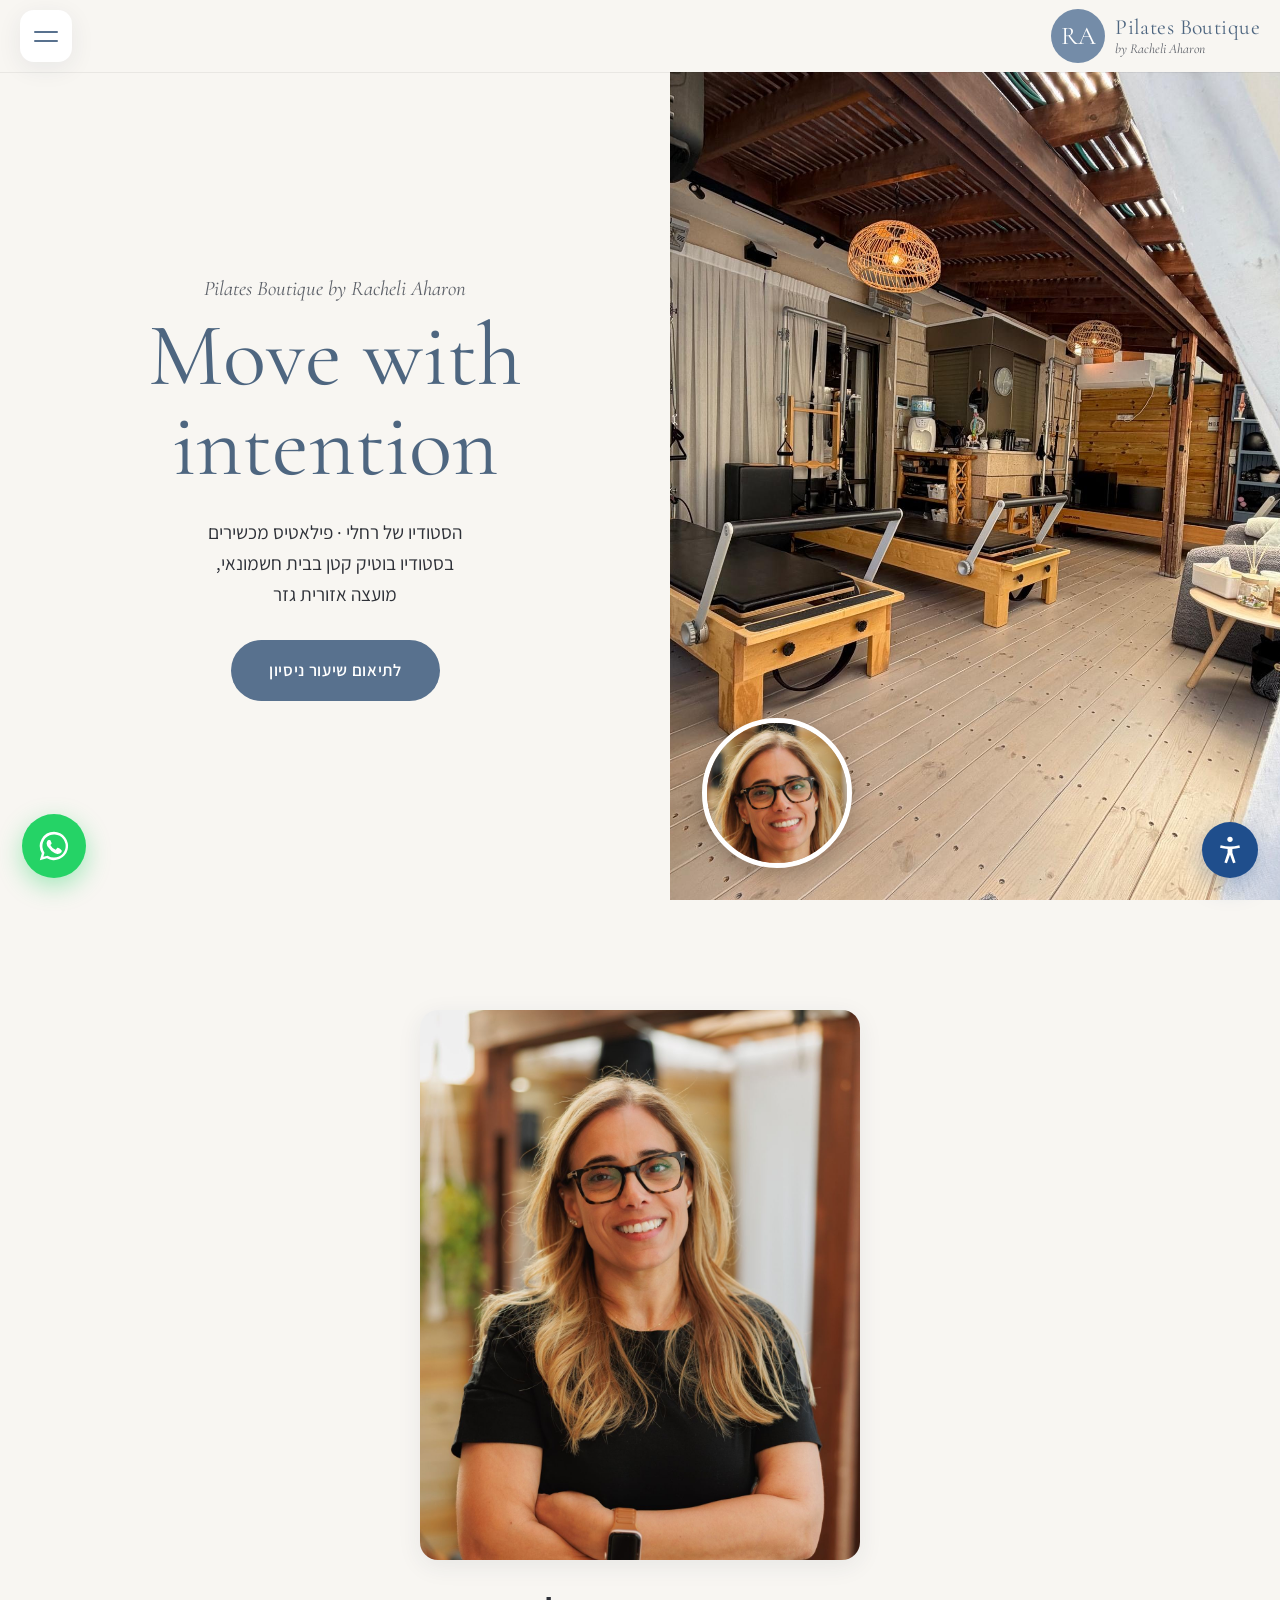
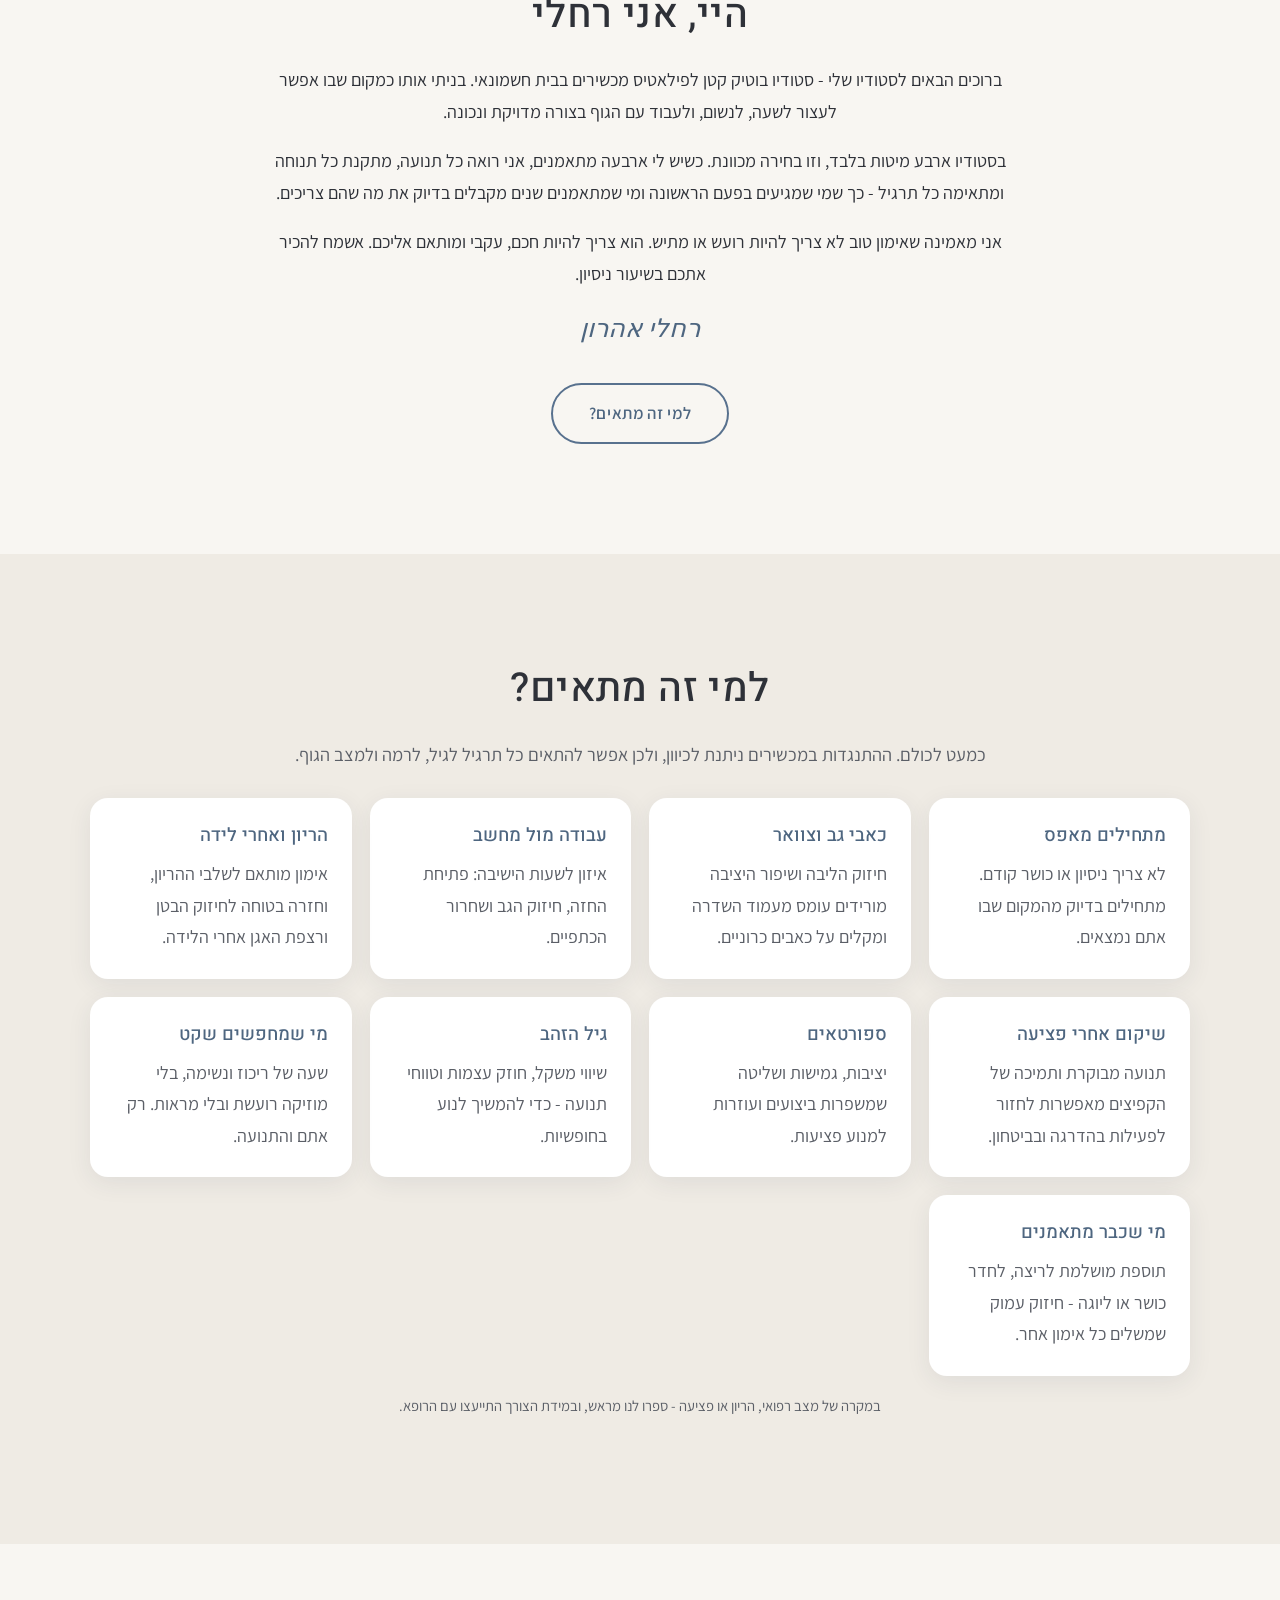
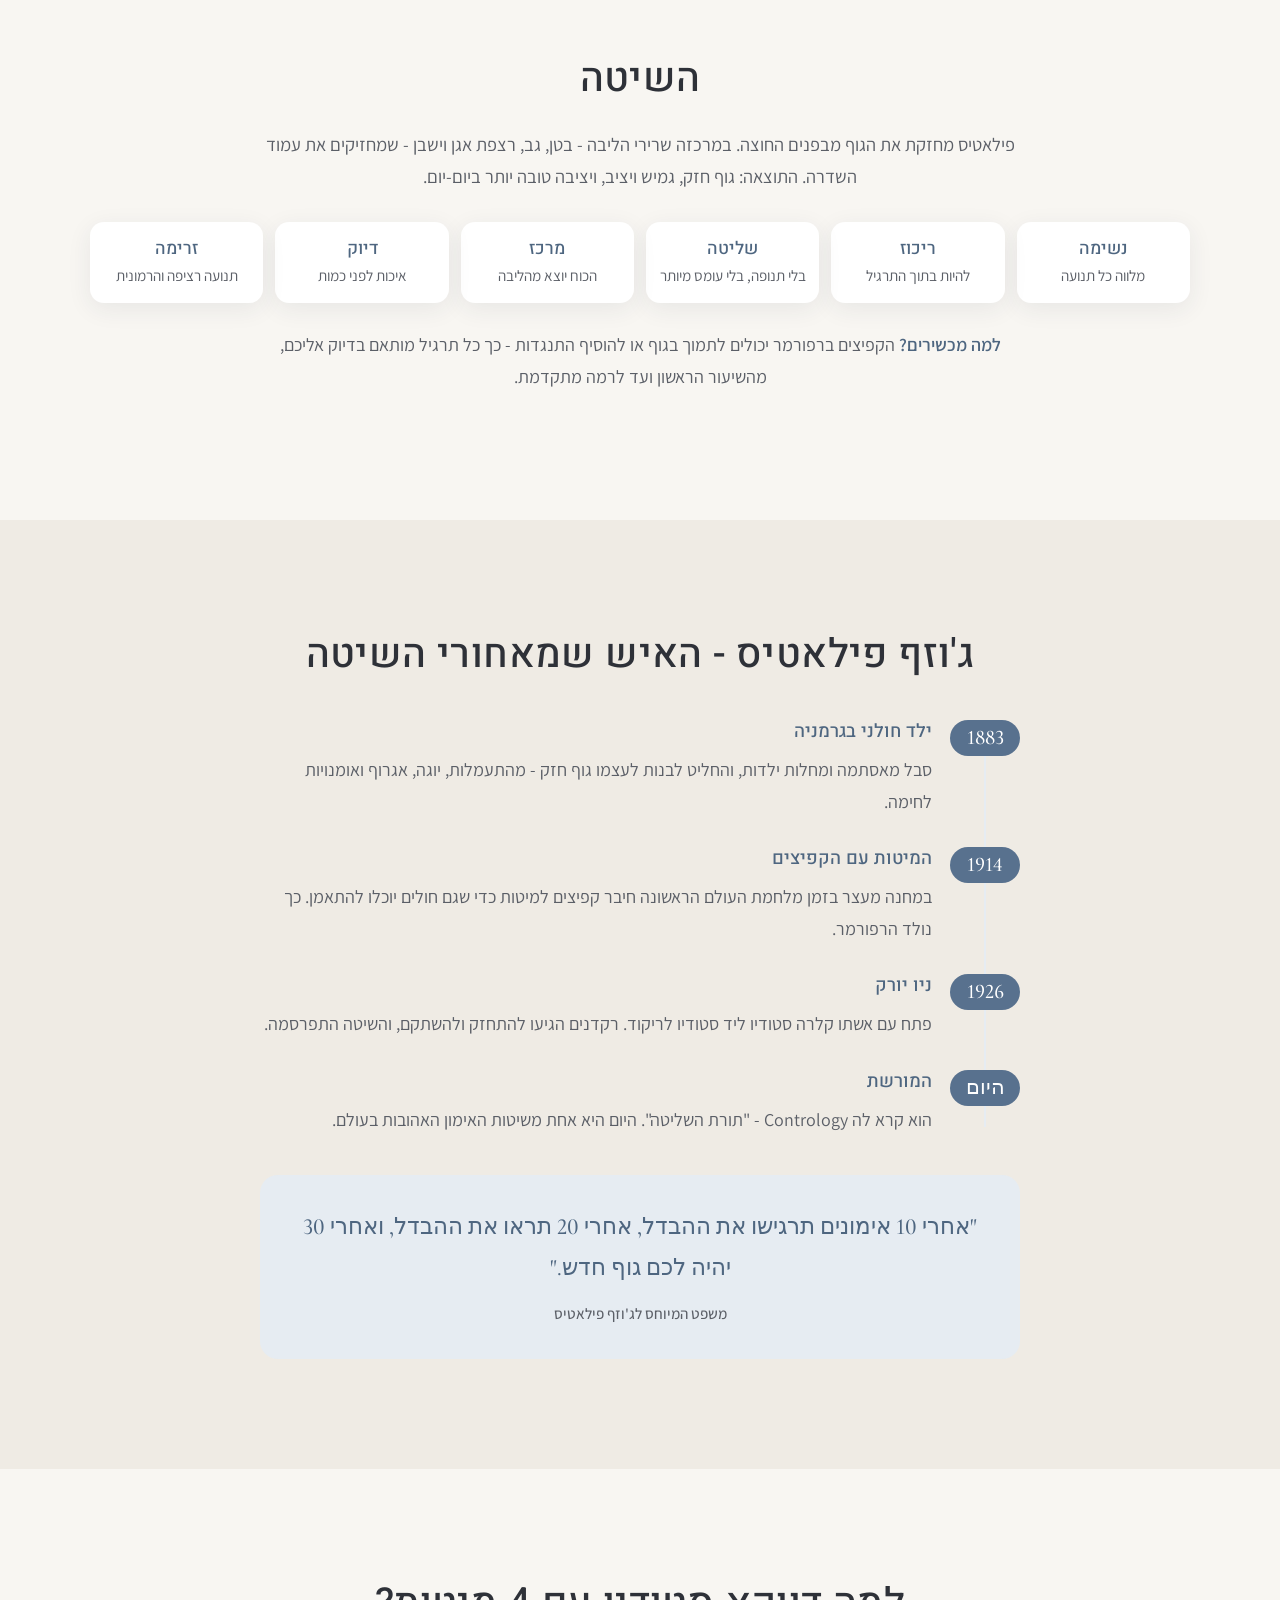
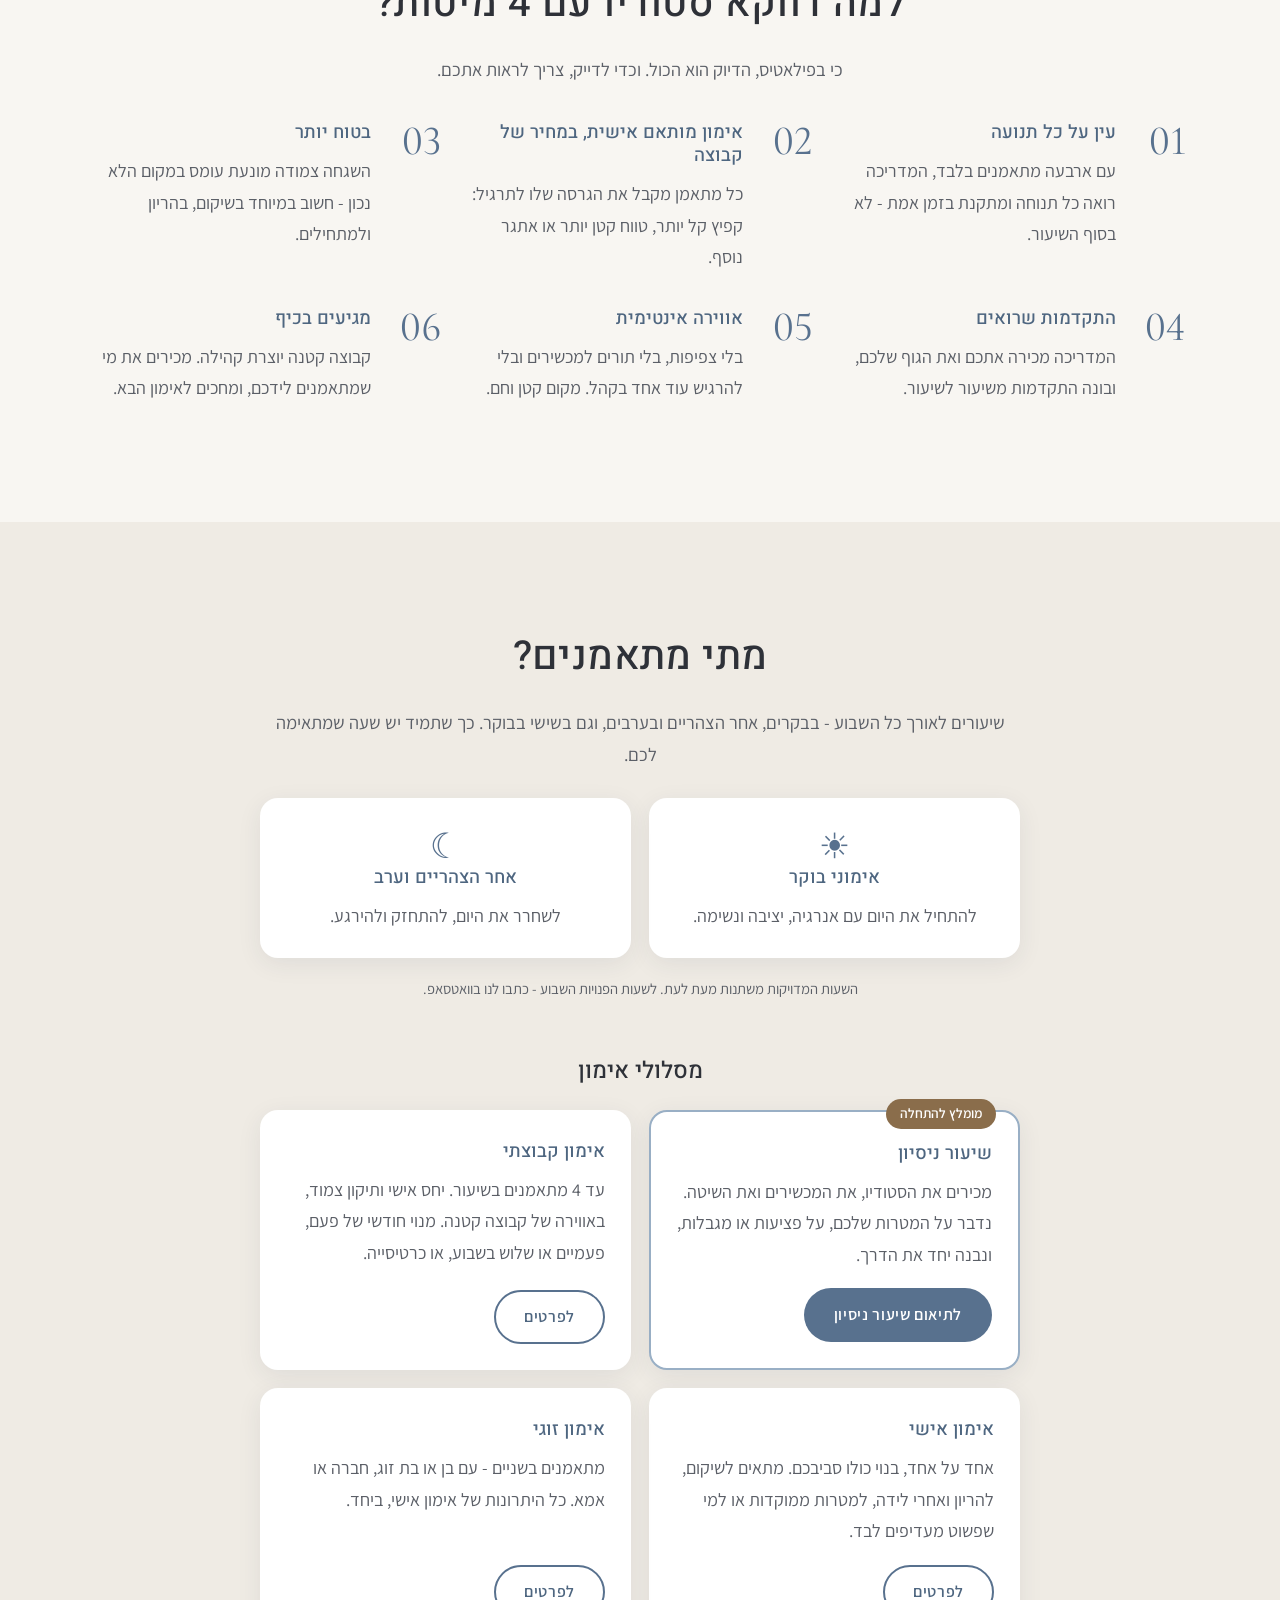
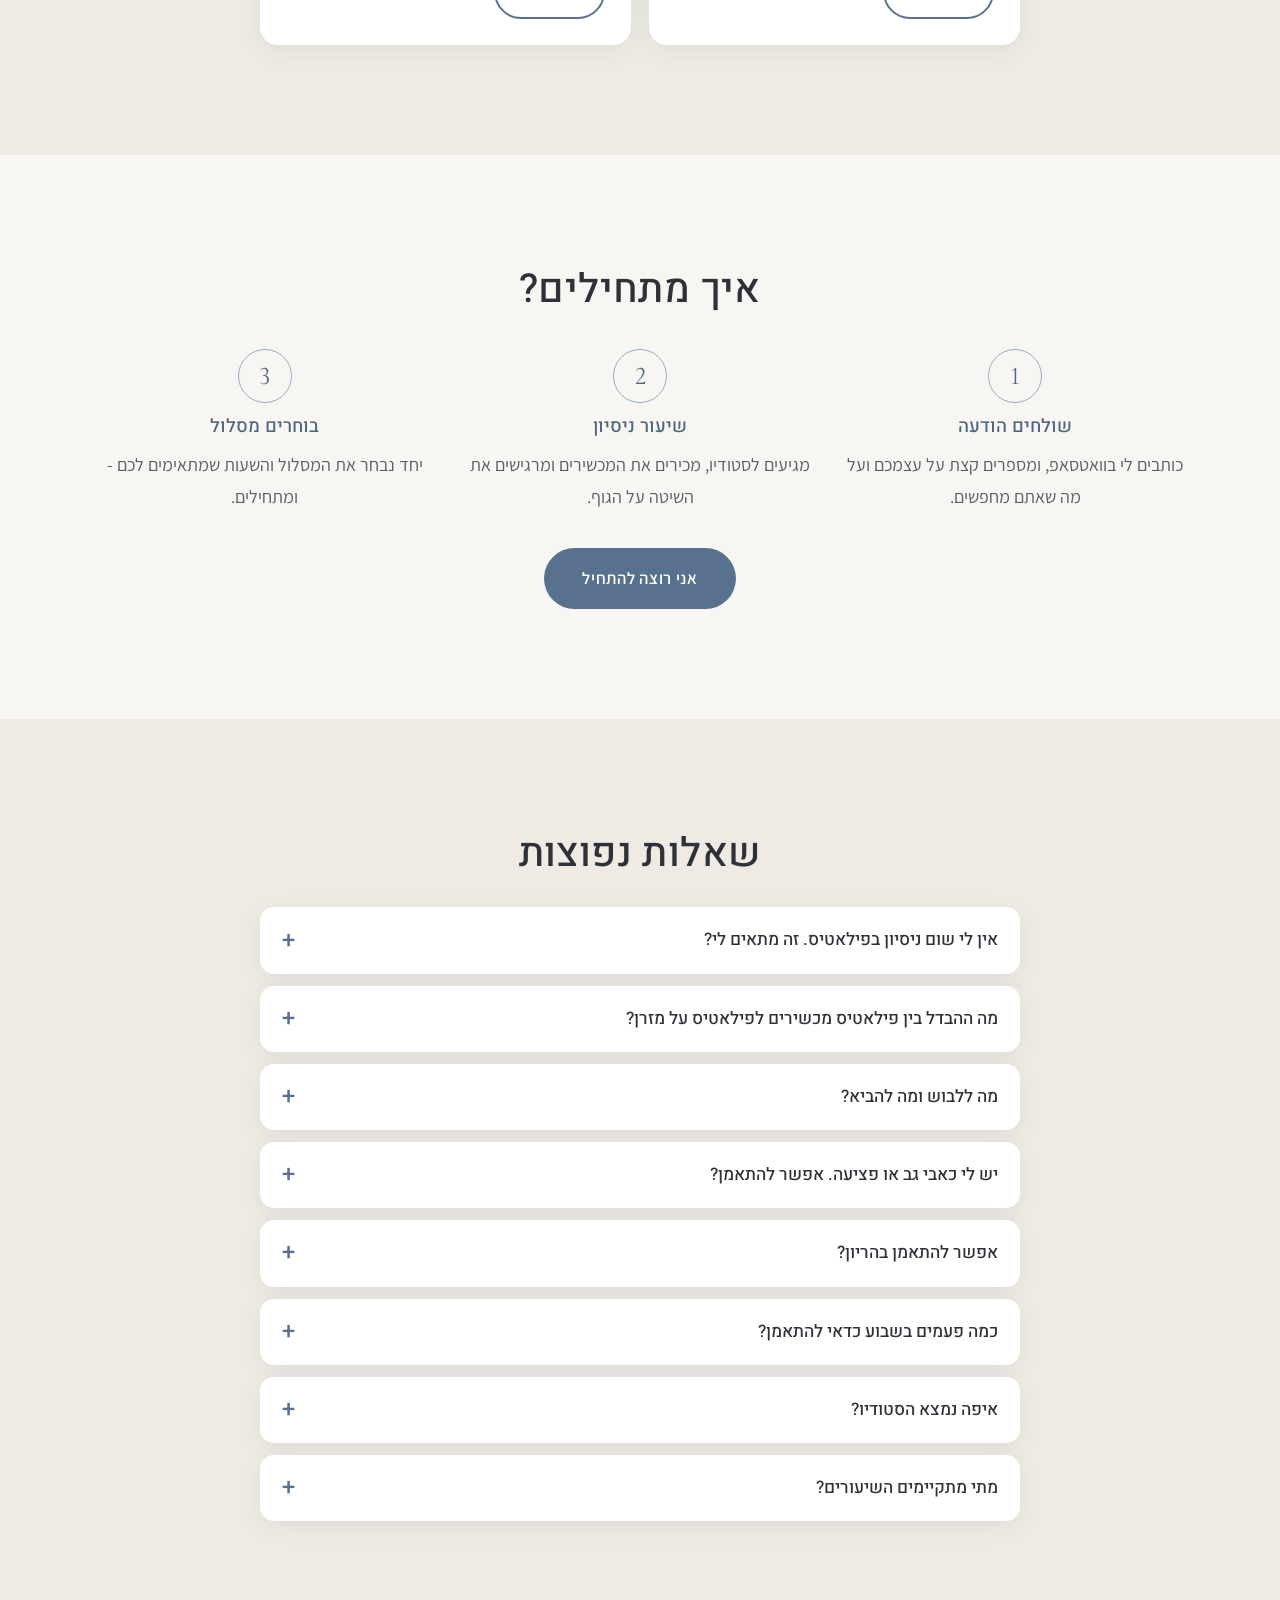
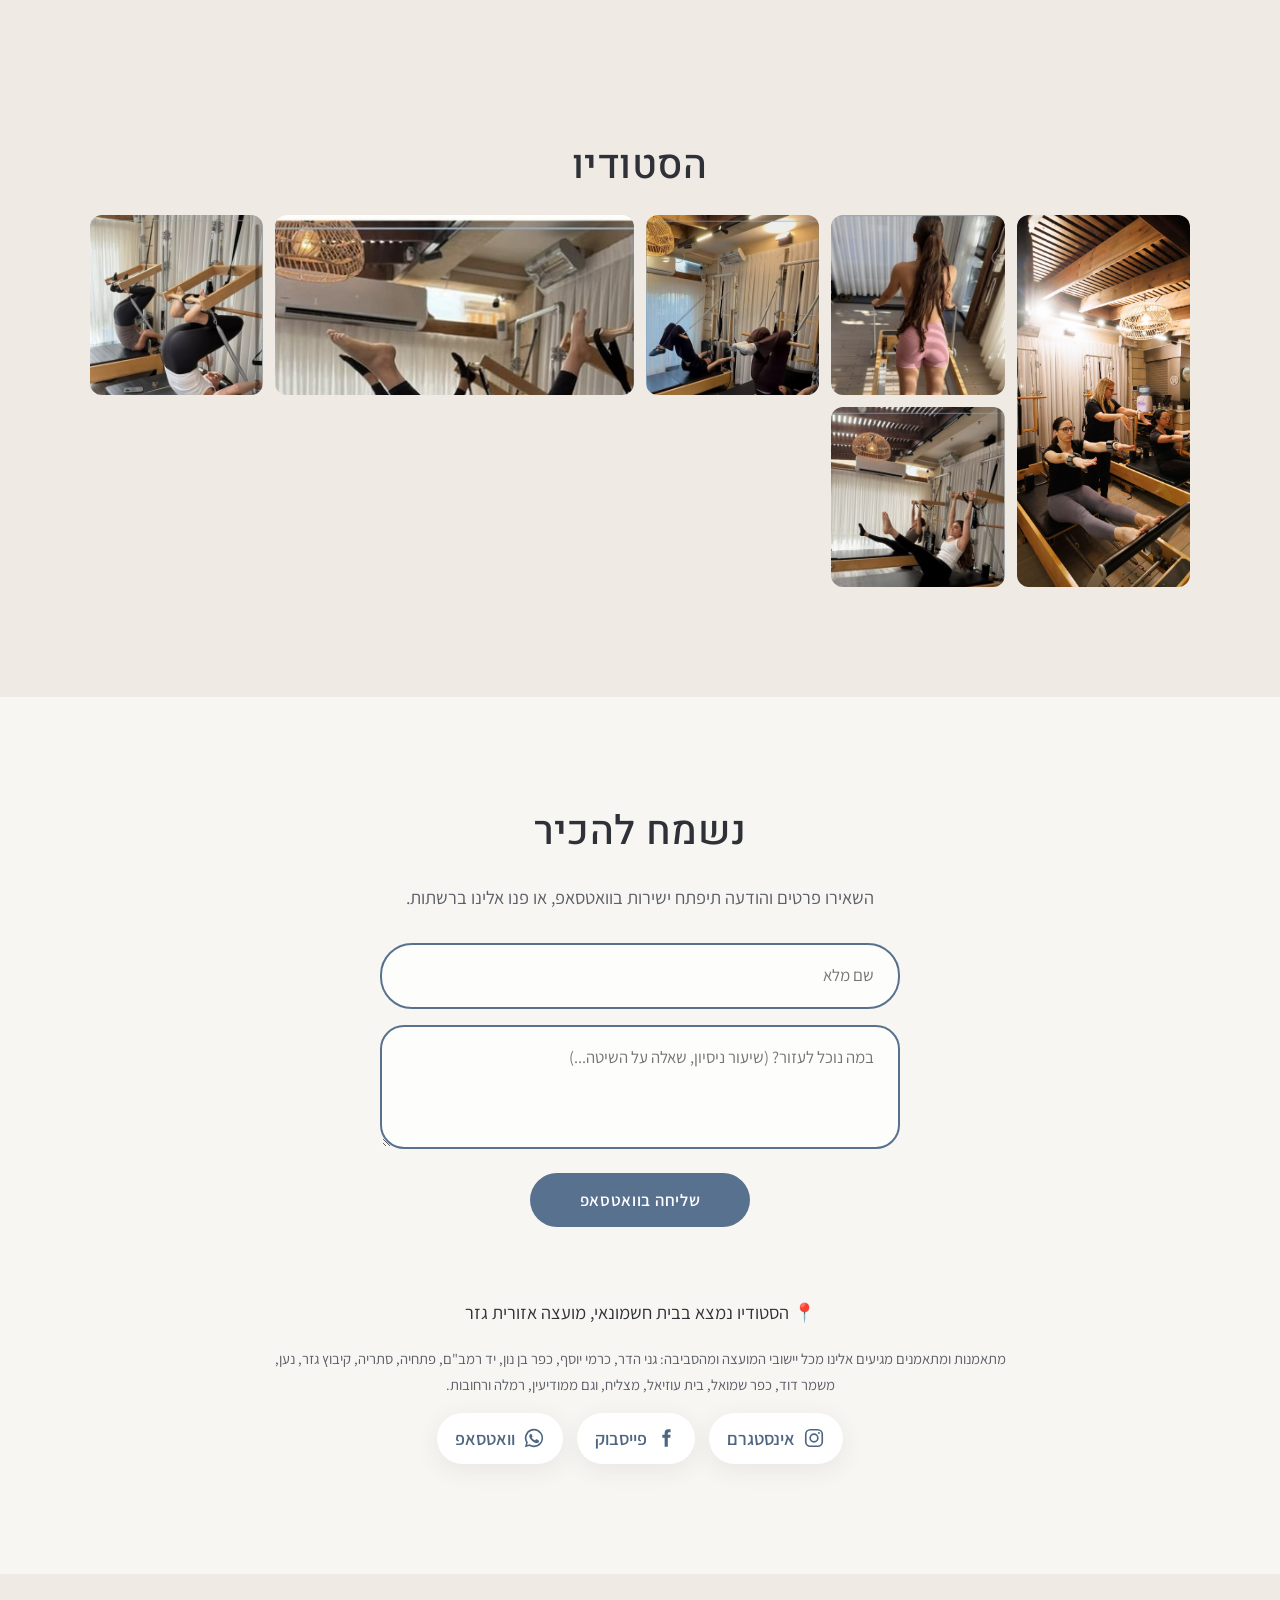
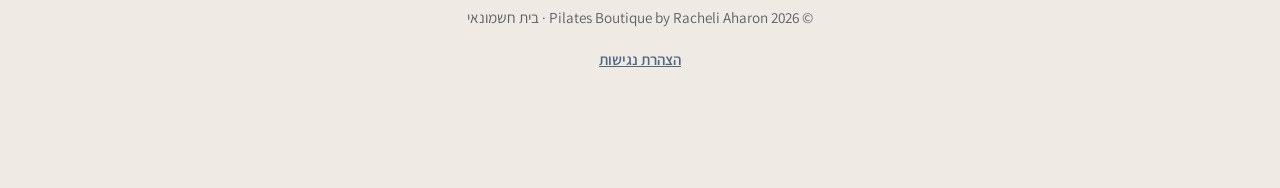
==== commit 475c99f9: "Local search keywords: Gezer Regional Council and nearby towns in title, heading, text, FAQ and stru" ====
--- a/index.html
+++ b/index.html
@@ -3,8 +3,9 @@
 <head>
   <meta charset="utf-8">
   <meta name="viewport" content="width=device-width, initial-scale=1">
-  <title>Pilates Boutique by Racheli Aharon | פילאטיס מכשירים בבית חשמונאי</title>
-  <meta name="description" content="הסטודיו של רחלי - סטודיו בוטיק לפילאטיס מכשירים בבית חשמונאי. 4 מיטות בלבד, אימונים אישיים וקבוצתיים, בבוקר ובערב.">
+  <title>פילאטיס מכשירים בבית חשמונאי | מועצה אזורית גזר ומודיעין | Pilates Boutique by Racheli Aharon</title>
+  <meta name="description" content="סטודיו בוטיק לפילאטיס מכשירים (רפורמר) בבית חשמונאי, מועצה אזורית גזר - קרוב למודיעין. 4 מיטות בלבד, אימונים אישיים וקבוצתיים, פילאטיס בהריון ולכאבי גב, בבוקר ובערב.">
+  <meta name="keywords" content="פילאטיס מכשירים, פילאטיס רפורמר, סטודיו פילאטיס, פילאטיס בית חשמונאי, פילאטיס מועצה אזורית גזר, פילאטיס גזר, פילאטיס מודיעין, פילאטיס גני הדר, פילאטיס כרמי יוסף, פילאטיס רמלה, פילאטיס בהריון, פילאטיס לכאבי גב, אימון אישי פילאטיס, שיעור ניסיון פילאטיס">
   <link rel="preconnect" href="https://fonts.googleapis.com">
   <link rel="preconnect" href="https://fonts.gstatic.com" crossorigin>
   <link href="https://fonts.googleapis.com/css2?family=Assistant:wght@300;400;600&family=Heebo:wght@500;700;800&family=Cormorant+Garamond:ital,wght@0,400;0,500;1,400&display=swap" rel="stylesheet">
@@ -12,8 +13,8 @@
   <link rel="canonical" href="https://rachelpilates.co.il/">
   <meta property="og:type" content="website">
   <meta property="og:locale" content="he_IL">
-  <meta property="og:title" content="Pilates Boutique by Racheli Aharon | פילאטיס מכשירים בבית חשמונאי">
-  <meta property="og:description" content="סטודיו בוטיק לפילאטיס מכשירים עם 4 מיטות בלבד. אימונים אישיים וקבוצתיים, בבוקר ובערב.">
+  <meta property="og:title" content="פילאטיס מכשירים בבית חשמונאי | Pilates Boutique by Racheli Aharon">
+  <meta property="og:description" content="סטודיו בוטיק לפילאטיס מכשירים במועצה אזורית גזר, 4 מיטות בלבד. אימונים אישיים וקבוצתיים, בבוקר ובערב.">
   <meta property="og:url" content="https://rachelpilates.co.il/">
   <meta property="og:image" content="https://rachelpilates.co.il/images/share.jpg">
   <meta name="theme-color" content="#f8f6f2">
@@ -23,14 +24,16 @@
     "@type": "ExerciseGym",
     "name": "Pilates Boutique by Racheli Aharon",
     "alternateName": "הסטודיו של רחלי",
-    "description": "סטודיו בוטיק לפילאטיס מכשירים בבית חשמונאי",
+    "description": "סטודיו בוטיק לפילאטיס מכשירים (רפורמר) בבית חשמונאי, מועצה אזורית גזר",
+    "areaServed": [{"@type": "AdministrativeArea", "name": "מועצה אזורית גזר"}, {"@type": "Place", "name": "גני הדר"}, {"@type": "Place", "name": "כרמי יוסף"}, {"@type": "Place", "name": "כפר בן נון"}, {"@type": "Place", "name": "יד רמב\"ם"}, {"@type": "Place", "name": "פתחיה"}, {"@type": "Place", "name": "סתריה"}, {"@type": "Place", "name": "קיבוץ גזר"}, {"@type": "Place", "name": "נען"}, {"@type": "Place", "name": "משמר דוד"}, {"@type": "Place", "name": "כפר שמואל"}, {"@type": "Place", "name": "בית עוזיאל"}, {"@type": "Place", "name": "מצליח"}, {"@type": "Place", "name": "מודיעין-מכבים-רעות"}, {"@type": "Place", "name": "רמלה"}, {"@type": "Place", "name": "רחובות"}],
+    "keywords": "פילאטיס מכשירים, פילאטיס רפורמר, פילאטיס בהריון, פילאטיס לכאבי גב, אימון אישי",
     "url": "https://rachelpilates.co.il/",
     "image": "https://rachelpilates.co.il/images/hero-racheli.jpg",
     "address": { "@type": "PostalAddress", "addressLocality": "בית חשמונאי", "addressCountry": "IL" },
     "sameAs": ["https://www.instagram.com/pilates.by.racheli/"]
   }
   </script>
-  <link rel="stylesheet" href="styles.css?v=11">
+  <link rel="stylesheet" href="styles.css?v=12">
 </head>
 <body>
 <a class="skip-link" href="#main">דלג לתוכן הראשי</a>
@@ -71,12 +74,12 @@
 
   <!-- ===== Hero ===== -->
   <section class="hero">
-    <div class="hero-media"><img src="images/studio-day.jpg" alt="הסטודיו באור יום - מיטות רפורמר תחת פרגולת עץ" width="1200" height="1600" fetchpriority="high" decoding="async">
+    <div class="hero-media"><img src="images/studio-day.jpg" alt="סטודיו פילאטיס מכשירים בבית חשמונאי באור יום - מיטות רפורמר תחת פרגולת עץ" width="1200" height="1600" fetchpriority="high" decoding="async">
       <img class="hero-face" src="images/racheli-face.jpg" alt="רחלי אהרון" width="400" height="400"></div>
     <div class="hero-content">
       <p class="hero-eyebrow">Pilates Boutique by Racheli Aharon</p>
-      <h1 class="hero-title">Move with<br>intention</h1>
-      <p class="hero-sub">הסטודיו של רחלי · פילאטיס מכשירים בסטודיו בוטיק קטן ב<span data-town></span></p>
+      <p class="hero-title" lang="en">Move with<br>intention</p>
+      <h1 class="hero-sub">הסטודיו של רחלי · פילאטיס מכשירים בסטודיו בוטיק קטן ב<span data-town></span>, מועצה אזורית גזר</h1>
       <a class="btn btn-primary" data-wa data-msg="היי רחלי, אשמח לתאם שיעור ניסיון 🙂">לתיאום שיעור ניסיון</a>
     </div>
   </section>
@@ -270,6 +273,10 @@
         <details>
           <summary>כמה פעמים בשבוע כדאי להתאמן?</summary>
           <p>פעמיים-שלוש בשבוע זה האידיאל כדי להרגיש ולראות שינוי. גם אימון אחד בשבוע, בעקביות, עושה הבדל משמעותי.</p>
+        </details>
+        <details>
+          <summary>איפה נמצא הסטודיו?</summary>
+          <p>בבית חשמונאי שבמועצה אזורית גזר - כמה דקות נסיעה מגני הדר, כרמי יוסף, כפר בן נון, פתחיה, נען וממודיעין. את הכתובת המדויקת נשלח בוואטסאפ כשתקבעו שיעור.</p>
         </details>
         <details>
           <summary>מתי מתקיימים השיעורים?</summary>
@@ -336,7 +343,8 @@
       </form>
 
       <div class="contact-info">
-        <p class="town"><span aria-hidden="true">📍</span> הסטודיו נמצא ב<span data-town></span></p>
+        <p class="town"><span aria-hidden="true">📍</span> הסטודיו נמצא ב<span data-town></span>, מועצה אזורית גזר</p>
+        <p class="fine-print">מתאמנות ומתאמנים מגיעים אלינו מכל יישובי המועצה ומהסביבה: גני הדר, כרמי יוסף, כפר בן נון, יד רמב"ם, פתחיה, סתריה, קיבוץ גזר, נען, משמר דוד, כפר שמואל, בית עוזיאל, מצליח, וגם ממודיעין, רמלה ורחובות.</p>
         <div class="socials">
           <a data-instagram class="social" target="_blank" rel="noopener" aria-label="אינסטגרם (נפתח בחלון חדש)">
             <svg viewBox="0 0 24 24" aria-hidden="true"><rect x="3" y="3" width="18" height="18" rx="5"/><circle cx="12" cy="12" r="4.2"/><circle cx="17.4" cy="6.6" r="1.1" class="fill"/></svg>
--- a/styles.css
+++ b/styles.css
@@ -155,7 +155,7 @@
   font-family: var(--f-latin); font-weight: 400; color: var(--c-primary-dark);
   font-size: clamp(3rem, 12vw, 5.6rem); line-height: 1; margin-bottom: .3em; direction: ltr;
 }
-.hero-sub { font-size: 1.2rem; color: var(--c-text); margin-bottom: 1.6em; }
+.hero-sub { font-family: var(--f-body); font-size: 1.2rem; font-weight: 400; line-height: 1.6; color: var(--c-text); margin-bottom: 1.6em; }
 @media (min-width: 900px) {
   .hero { grid-template-columns: 1fr 1.1fr; grid-template-rows: none; min-height: calc(100svh - var(--header-h)); }
   .hero-content { align-self: center; padding: 60px 56px; }
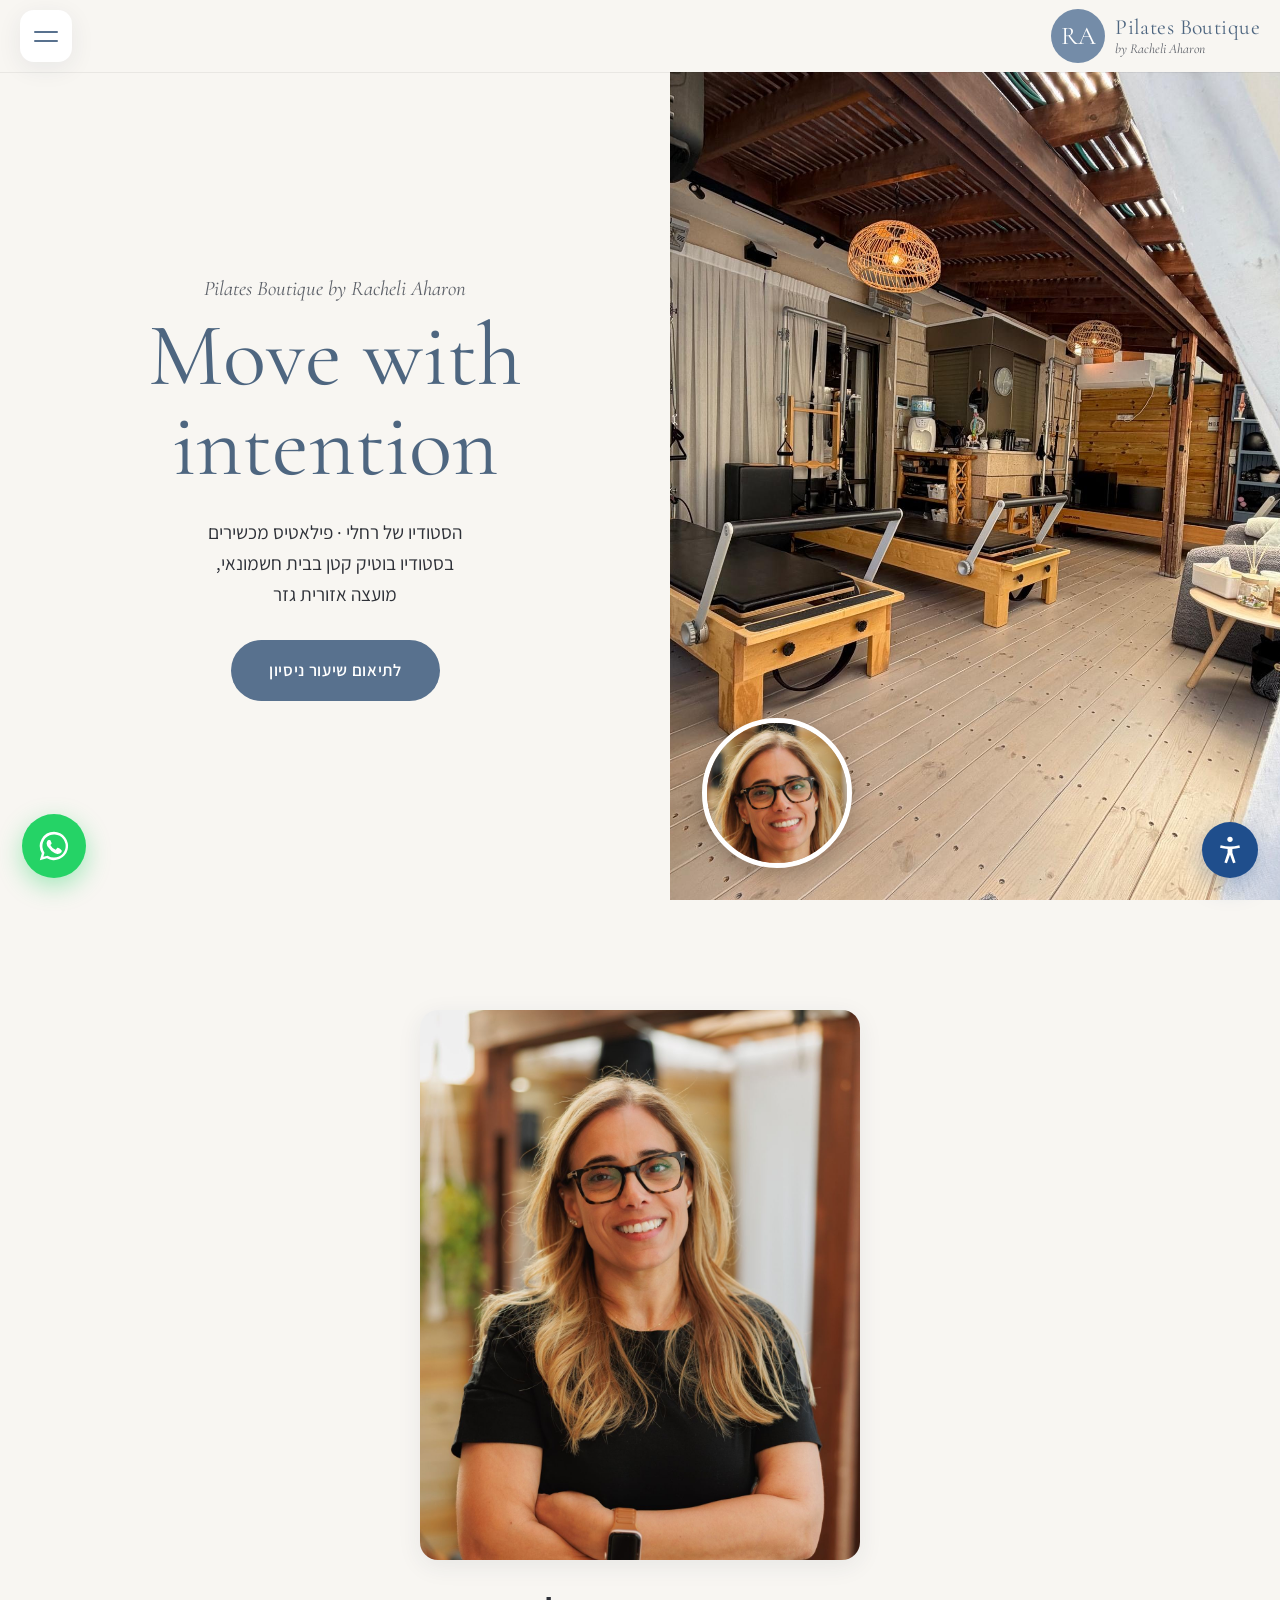
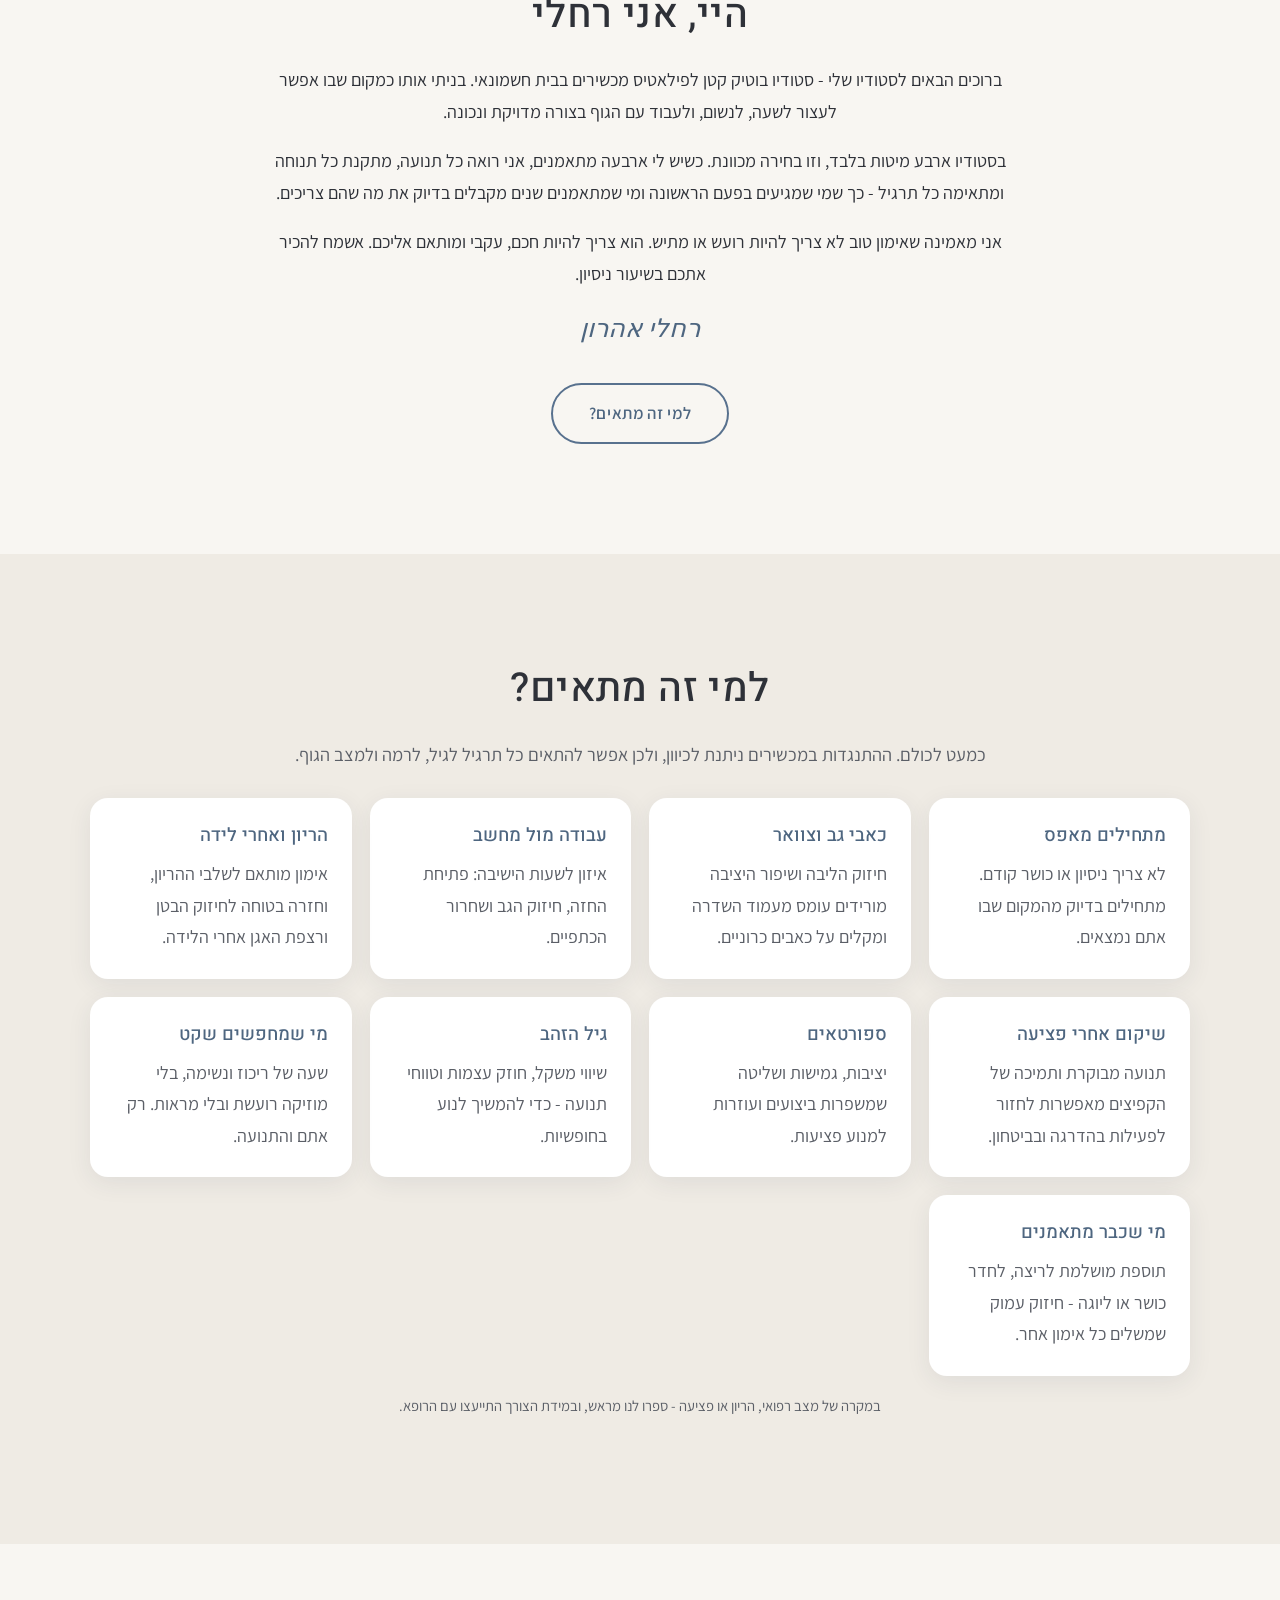
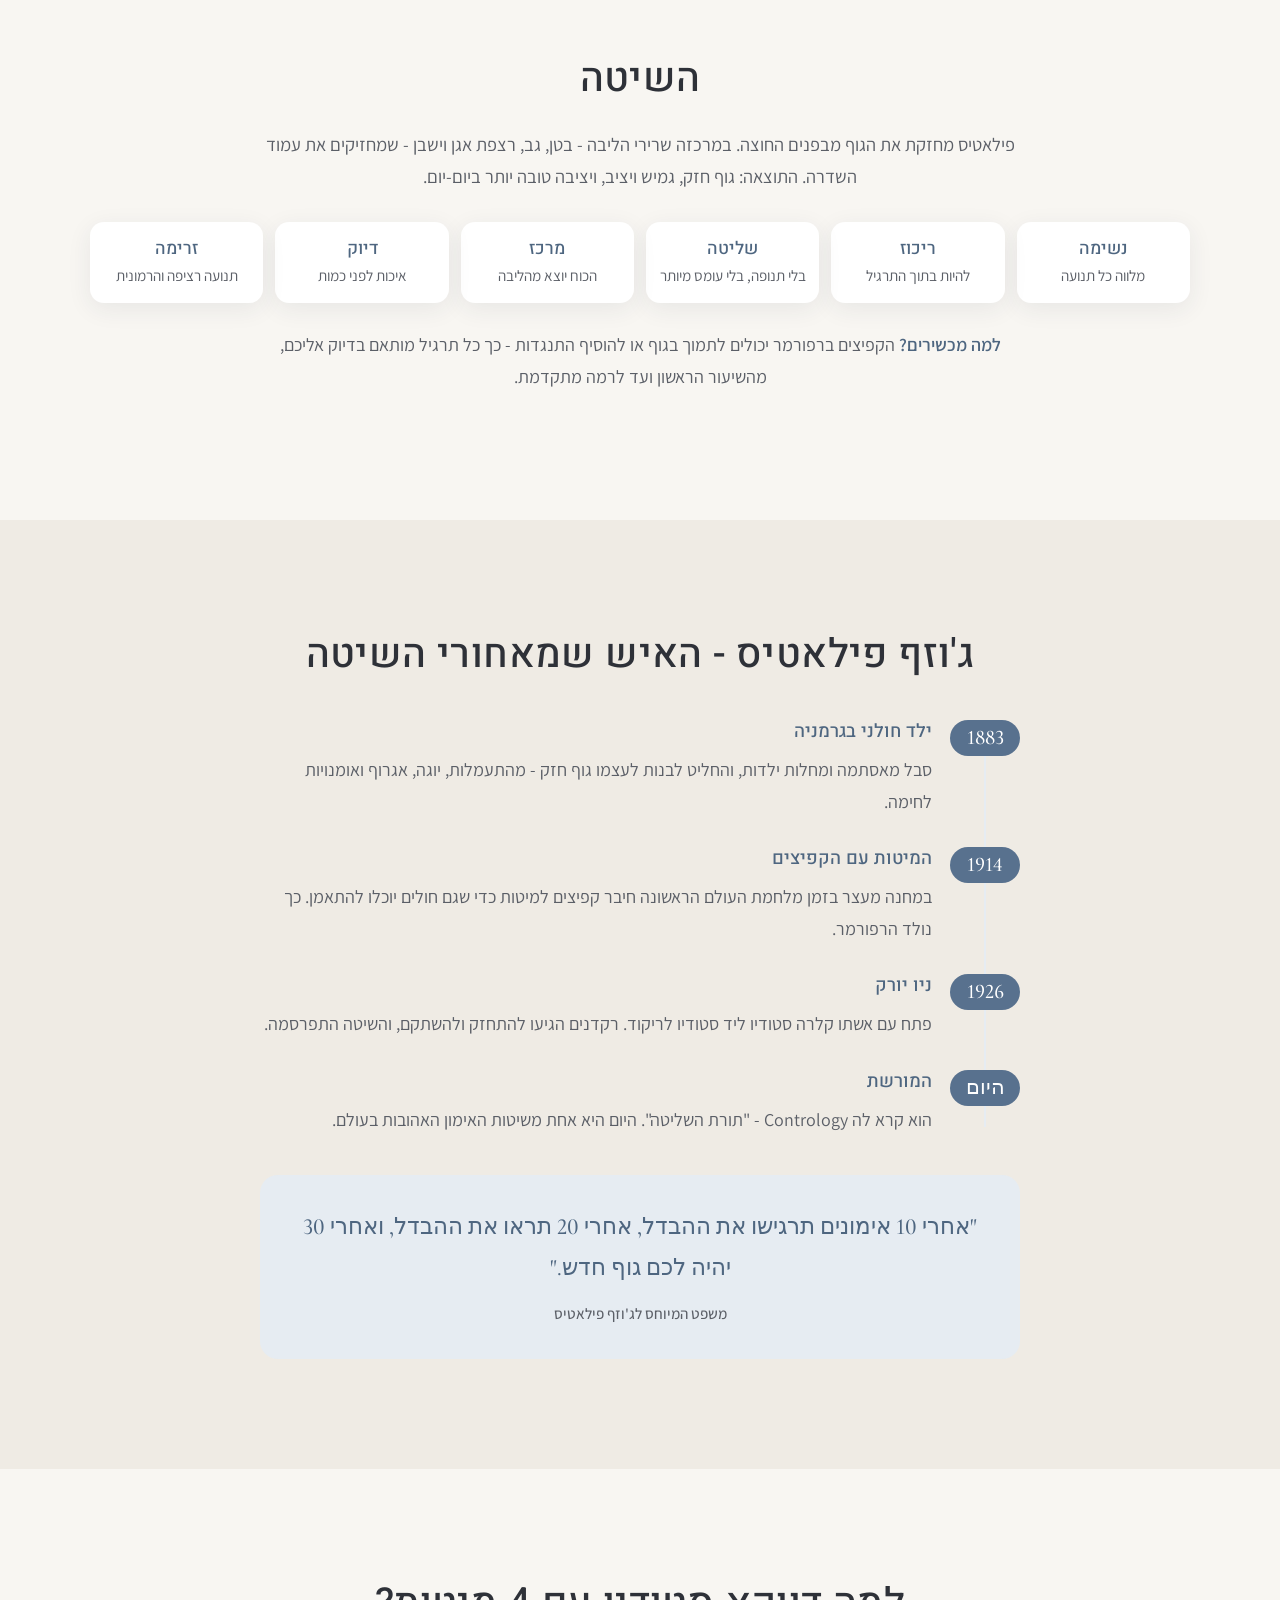
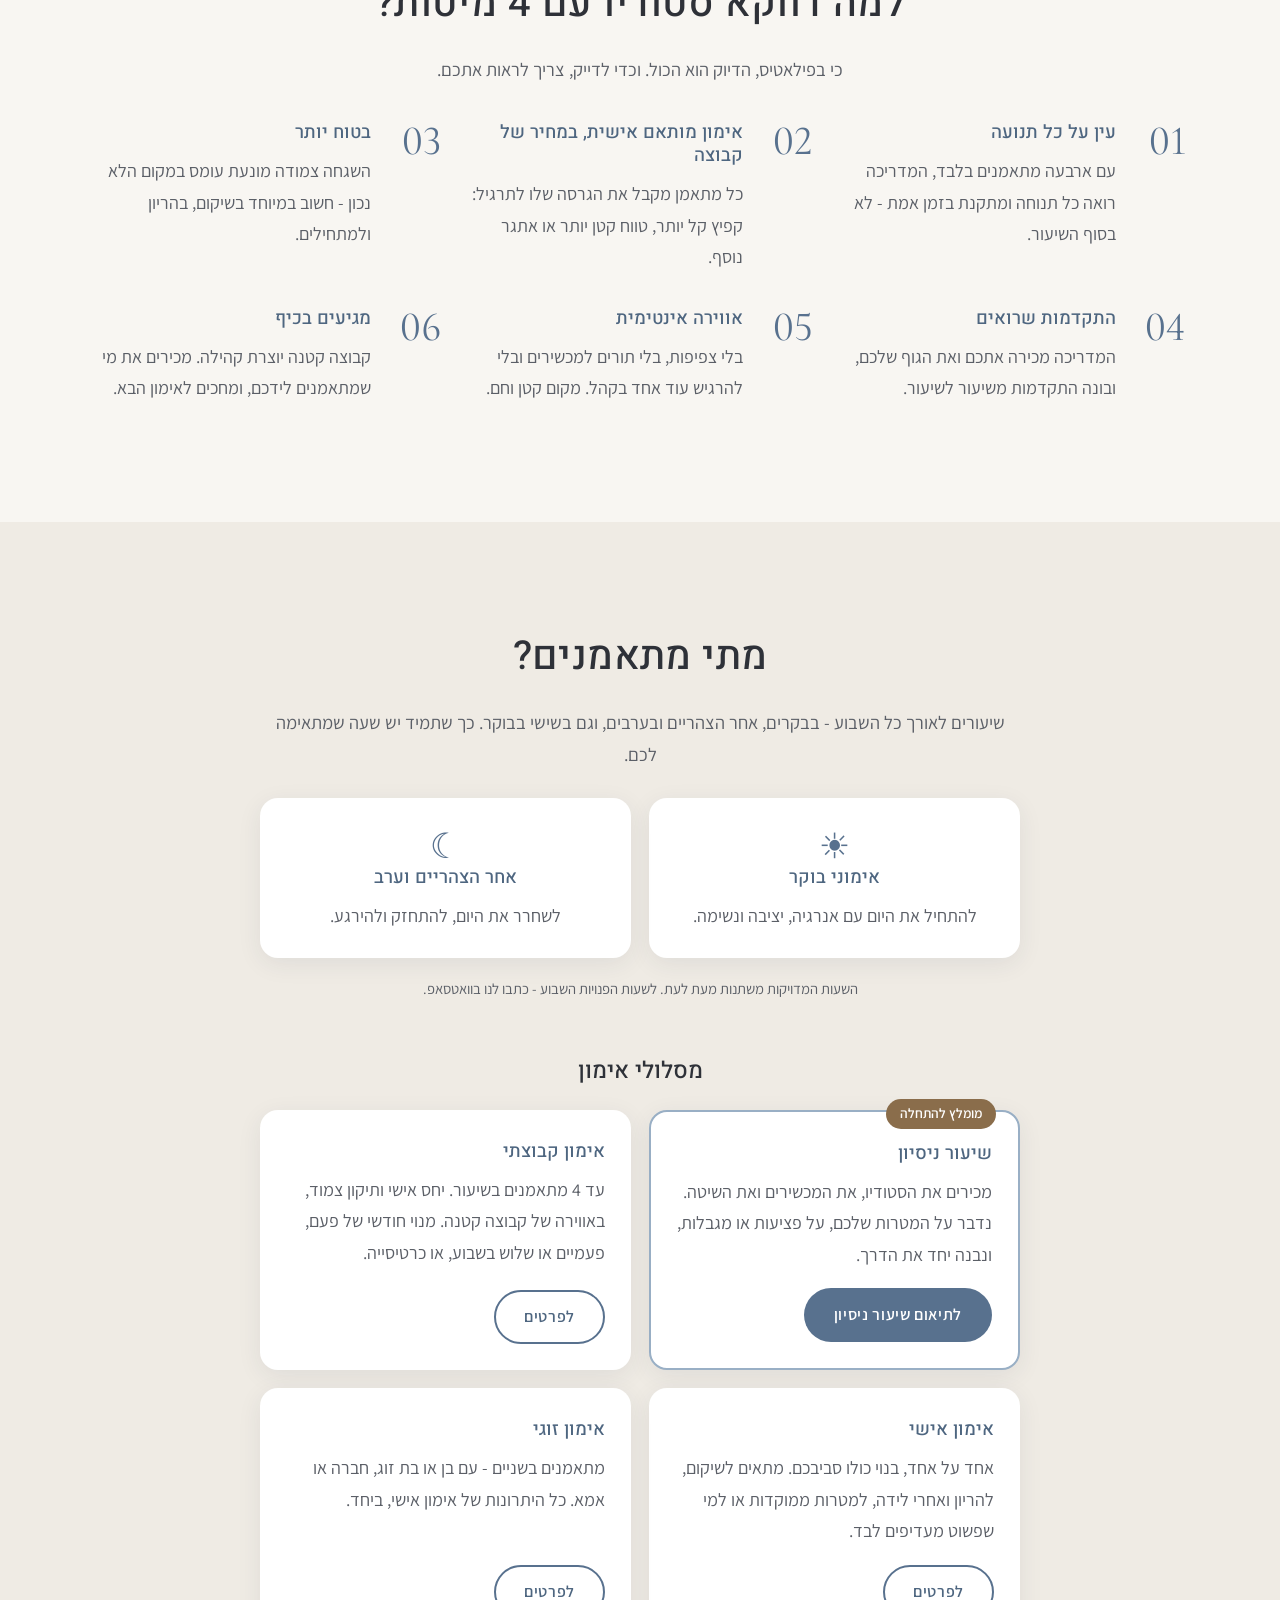
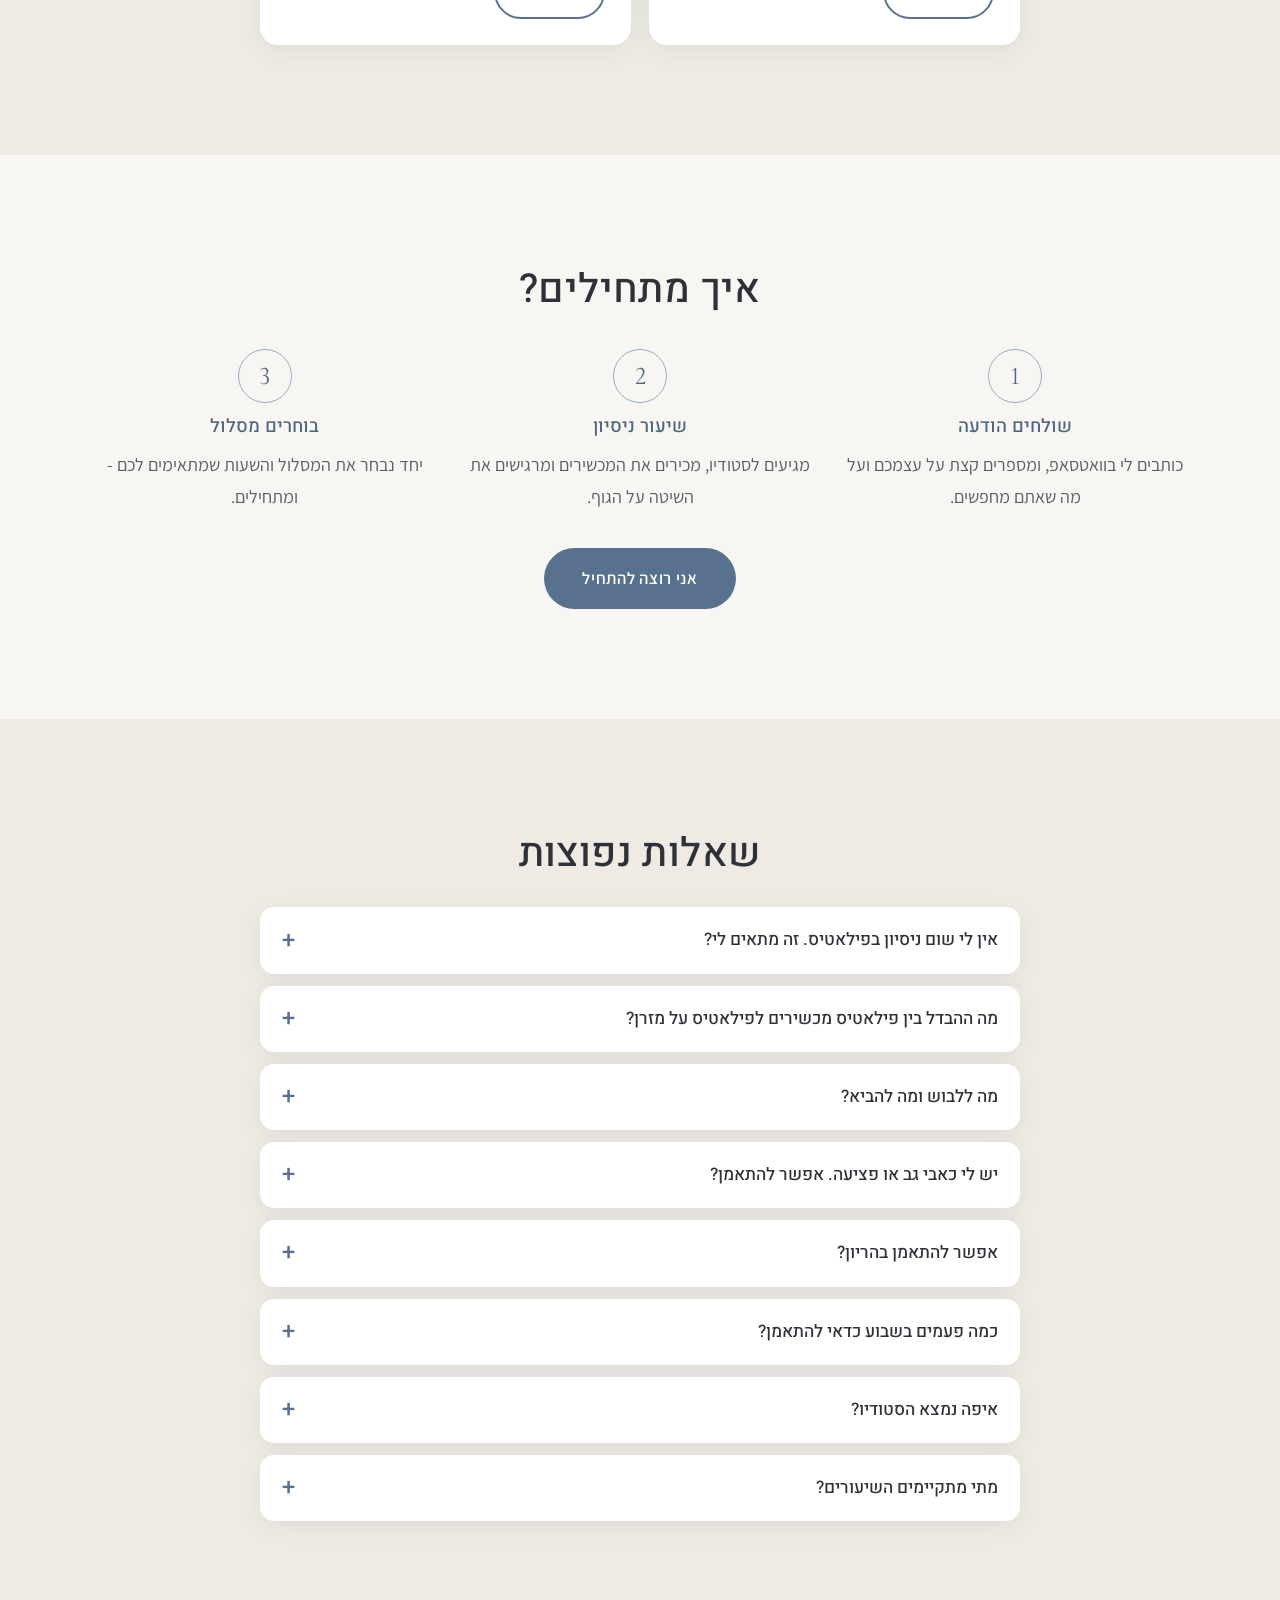
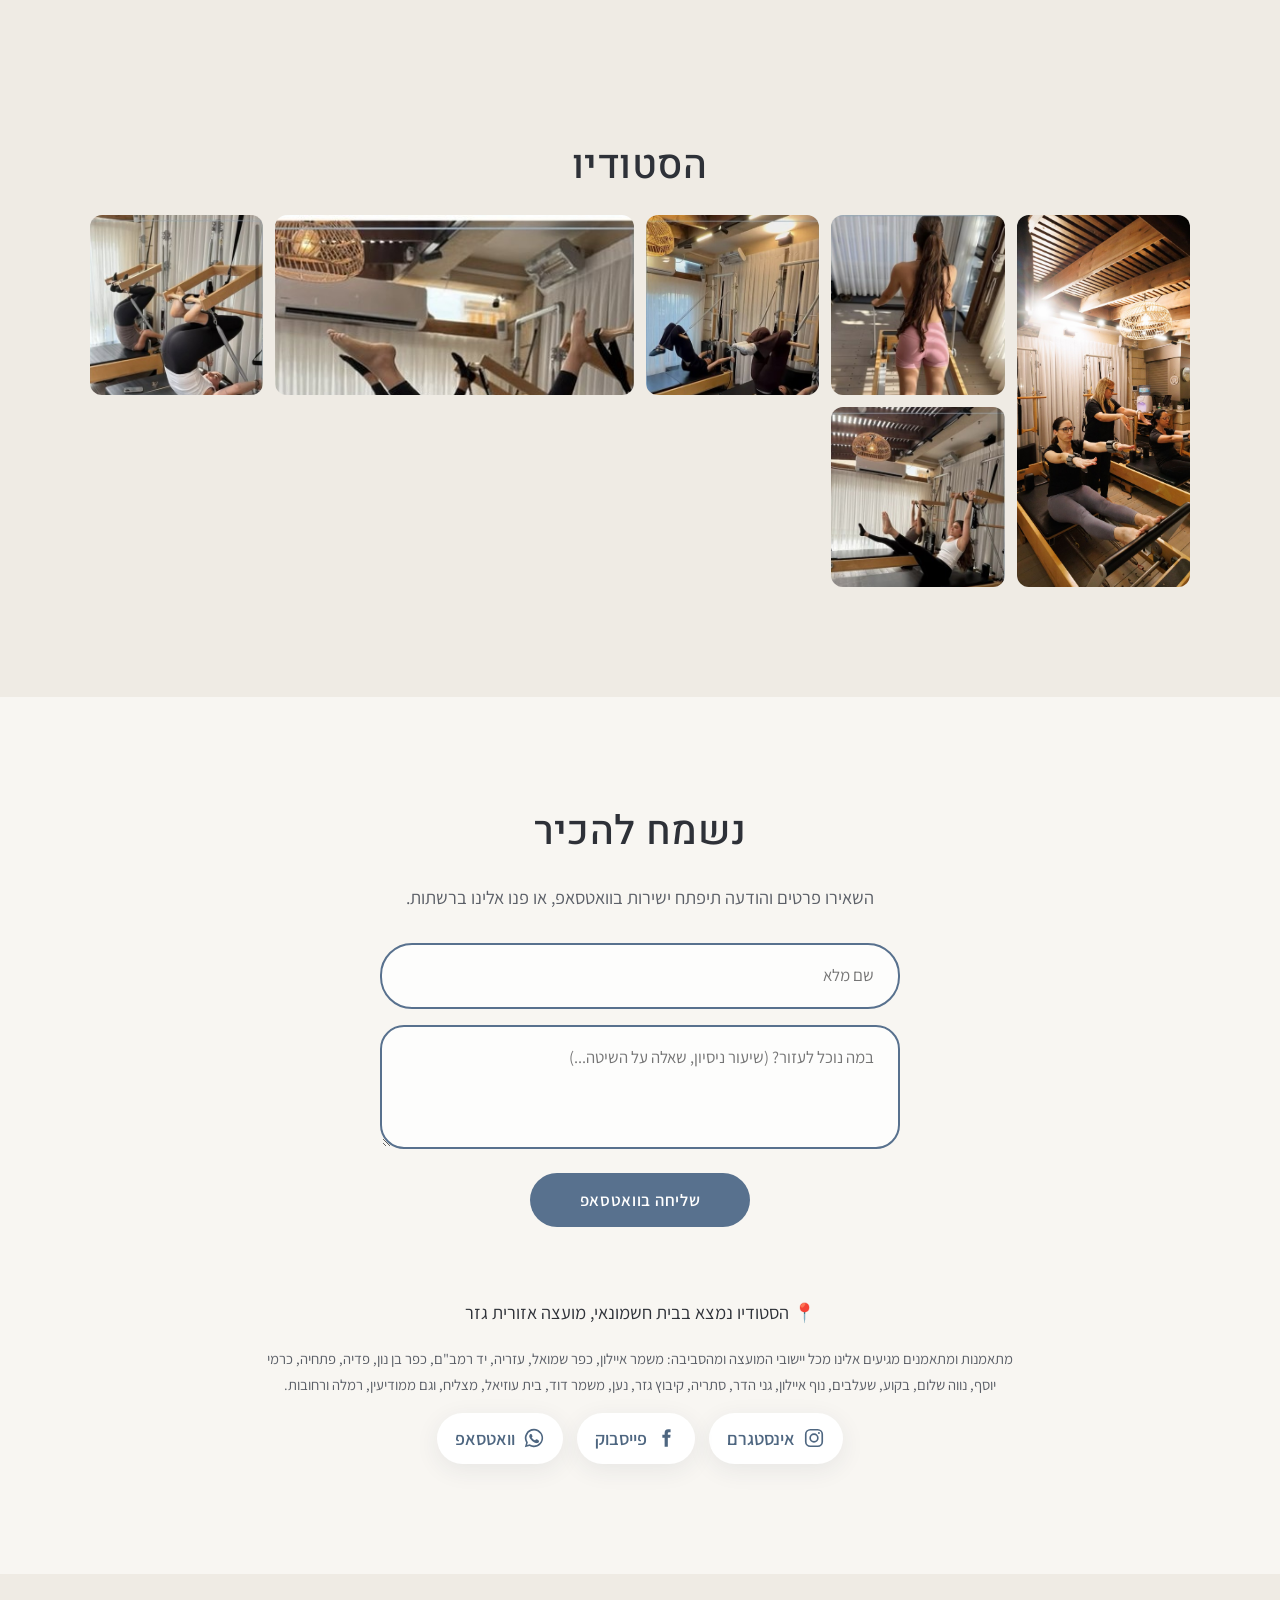
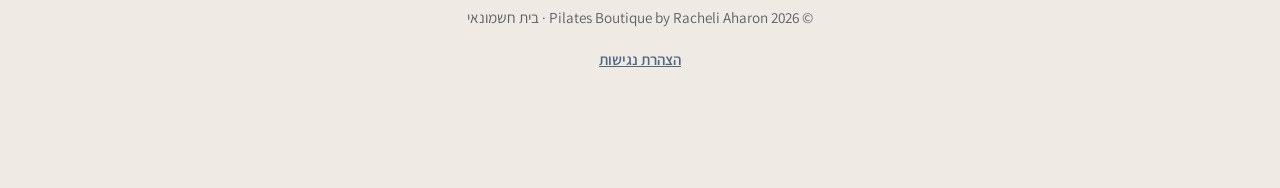
==== commit 5c444709: "Add the surrounding towns Racheli's clients come from Co-Authored-By: Claude Opus 5.5 <noreply@anthr" ====
--- a/index.html
+++ b/index.html
@@ -5,7 +5,7 @@
   <meta name="viewport" content="width=device-width, initial-scale=1">
   <title>פילאטיס מכשירים בבית חשמונאי | מועצה אזורית גזר ומודיעין | Pilates Boutique by Racheli Aharon</title>
   <meta name="description" content="סטודיו בוטיק לפילאטיס מכשירים (רפורמר) בבית חשמונאי, מועצה אזורית גזר - קרוב למודיעין. 4 מיטות בלבד, אימונים אישיים וקבוצתיים, פילאטיס בהריון ולכאבי גב, בבוקר ובערב.">
-  <meta name="keywords" content="פילאטיס מכשירים, פילאטיס רפורמר, סטודיו פילאטיס, פילאטיס בית חשמונאי, פילאטיס מועצה אזורית גזר, פילאטיס גזר, פילאטיס מודיעין, פילאטיס גני הדר, פילאטיס כרמי יוסף, פילאטיס רמלה, פילאטיס בהריון, פילאטיס לכאבי גב, אימון אישי פילאטיס, שיעור ניסיון פילאטיס">
+  <meta name="keywords" content="פילאטיס מכשירים, פילאטיס רפורמר, סטודיו פילאטיס, פילאטיס בית חשמונאי, פילאטיס מועצה אזורית גזר, פילאטיס גזר, פילאטיס מודיעין, פילאטיס גני הדר, פילאטיס כרמי יוסף, פילאטיס רמלה, פילאטיס בהריון, פילאטיס לכאבי גב, אימון אישי פילאטיס, שיעור ניסיון פילאטיס, פילאטיס שעלבים, פילאטיס נוף איילון, פילאטיס כפר בן נון, פילאטיס משמר איילון, פילאטיס פתחיה, פילאטיס עזריה">
   <link rel="preconnect" href="https://fonts.googleapis.com">
   <link rel="preconnect" href="https://fonts.gstatic.com" crossorigin>
   <link href="https://fonts.googleapis.com/css2?family=Assistant:wght@300;400;600&family=Heebo:wght@500;700;800&family=Cormorant+Garamond:ital,wght@0,400;0,500;1,400&display=swap" rel="stylesheet">
@@ -25,7 +25,7 @@
     "name": "Pilates Boutique by Racheli Aharon",
     "alternateName": "הסטודיו של רחלי",
     "description": "סטודיו בוטיק לפילאטיס מכשירים (רפורמר) בבית חשמונאי, מועצה אזורית גזר",
-    "areaServed": [{"@type": "AdministrativeArea", "name": "מועצה אזורית גזר"}, {"@type": "Place", "name": "גני הדר"}, {"@type": "Place", "name": "כרמי יוסף"}, {"@type": "Place", "name": "כפר בן נון"}, {"@type": "Place", "name": "יד רמב\"ם"}, {"@type": "Place", "name": "פתחיה"}, {"@type": "Place", "name": "סתריה"}, {"@type": "Place", "name": "קיבוץ גזר"}, {"@type": "Place", "name": "נען"}, {"@type": "Place", "name": "משמר דוד"}, {"@type": "Place", "name": "כפר שמואל"}, {"@type": "Place", "name": "בית עוזיאל"}, {"@type": "Place", "name": "מצליח"}, {"@type": "Place", "name": "מודיעין-מכבים-רעות"}, {"@type": "Place", "name": "רמלה"}, {"@type": "Place", "name": "רחובות"}],
+    "areaServed": [{"@type": "AdministrativeArea", "name": "מועצה אזורית גזר"}, {"@type": "Place", "name": "משמר איילון"}, {"@type": "Place", "name": "כפר שמואל"}, {"@type": "Place", "name": "עזריה"}, {"@type": "Place", "name": "יד רמב\"ם"}, {"@type": "Place", "name": "כפר בן נון"}, {"@type": "Place", "name": "פדיה"}, {"@type": "Place", "name": "פתחיה"}, {"@type": "Place", "name": "כרמי יוסף"}, {"@type": "Place", "name": "נווה שלום"}, {"@type": "Place", "name": "בקוע"}, {"@type": "Place", "name": "שעלבים"}, {"@type": "Place", "name": "נוף איילון"}, {"@type": "Place", "name": "גני הדר"}, {"@type": "Place", "name": "סתריה"}, {"@type": "Place", "name": "קיבוץ גזר"}, {"@type": "Place", "name": "נען"}, {"@type": "Place", "name": "משמר דוד"}, {"@type": "Place", "name": "בית עוזיאל"}, {"@type": "Place", "name": "מצליח"}, {"@type": "Place", "name": "מודיעין-מכבים-רעות"}, {"@type": "Place", "name": "רמלה"}, {"@type": "Place", "name": "רחובות"}],
     "keywords": "פילאטיס מכשירים, פילאטיס רפורמר, פילאטיס בהריון, פילאטיס לכאבי גב, אימון אישי",
     "url": "https://rachelpilates.co.il/",
     "image": "https://rachelpilates.co.il/images/hero-racheli.jpg",
@@ -276,7 +276,7 @@
         </details>
         <details>
           <summary>איפה נמצא הסטודיו?</summary>
-          <p>בבית חשמונאי שבמועצה אזורית גזר - כמה דקות נסיעה מגני הדר, כרמי יוסף, כפר בן נון, פתחיה, נען וממודיעין. את הכתובת המדויקת נשלח בוואטסאפ כשתקבעו שיעור.</p>
+          <p>בבית חשמונאי שבמועצה אזורית גזר - כמה דקות נסיעה מכרמי יוסף, כפר בן נון, יד רמב"ם, פתחיה, שעלבים, נוף איילון, משמר איילון וממודיעין. את הכתובת המדויקת נשלח בוואטסאפ כשתקבעו שיעור.</p>
         </details>
         <details>
           <summary>מתי מתקיימים השיעורים?</summary>
@@ -344,7 +344,7 @@
 
       <div class="contact-info">
         <p class="town"><span aria-hidden="true">📍</span> הסטודיו נמצא ב<span data-town></span>, מועצה אזורית גזר</p>
-        <p class="fine-print">מתאמנות ומתאמנים מגיעים אלינו מכל יישובי המועצה ומהסביבה: גני הדר, כרמי יוסף, כפר בן נון, יד רמב"ם, פתחיה, סתריה, קיבוץ גזר, נען, משמר דוד, כפר שמואל, בית עוזיאל, מצליח, וגם ממודיעין, רמלה ורחובות.</p>
+        <p class="fine-print">מתאמנות ומתאמנים מגיעים אלינו מכל יישובי המועצה ומהסביבה: משמר איילון, כפר שמואל, עזריה, יד רמב"ם, כפר בן נון, פדיה, פתחיה, כרמי יוסף, נווה שלום, בקוע, שעלבים, נוף איילון, גני הדר, סתריה, קיבוץ גזר, נען, משמר דוד, בית עוזיאל, מצליח, וגם ממודיעין, רמלה ורחובות.</p>
         <div class="socials">
           <a data-instagram class="social" target="_blank" rel="noopener" aria-label="אינסטגרם (נפתח בחלון חדש)">
             <svg viewBox="0 0 24 24" aria-hidden="true"><rect x="3" y="3" width="18" height="18" rx="5"/><circle cx="12" cy="12" r="4.2"/><circle cx="17.4" cy="6.6" r="1.1" class="fill"/></svg>
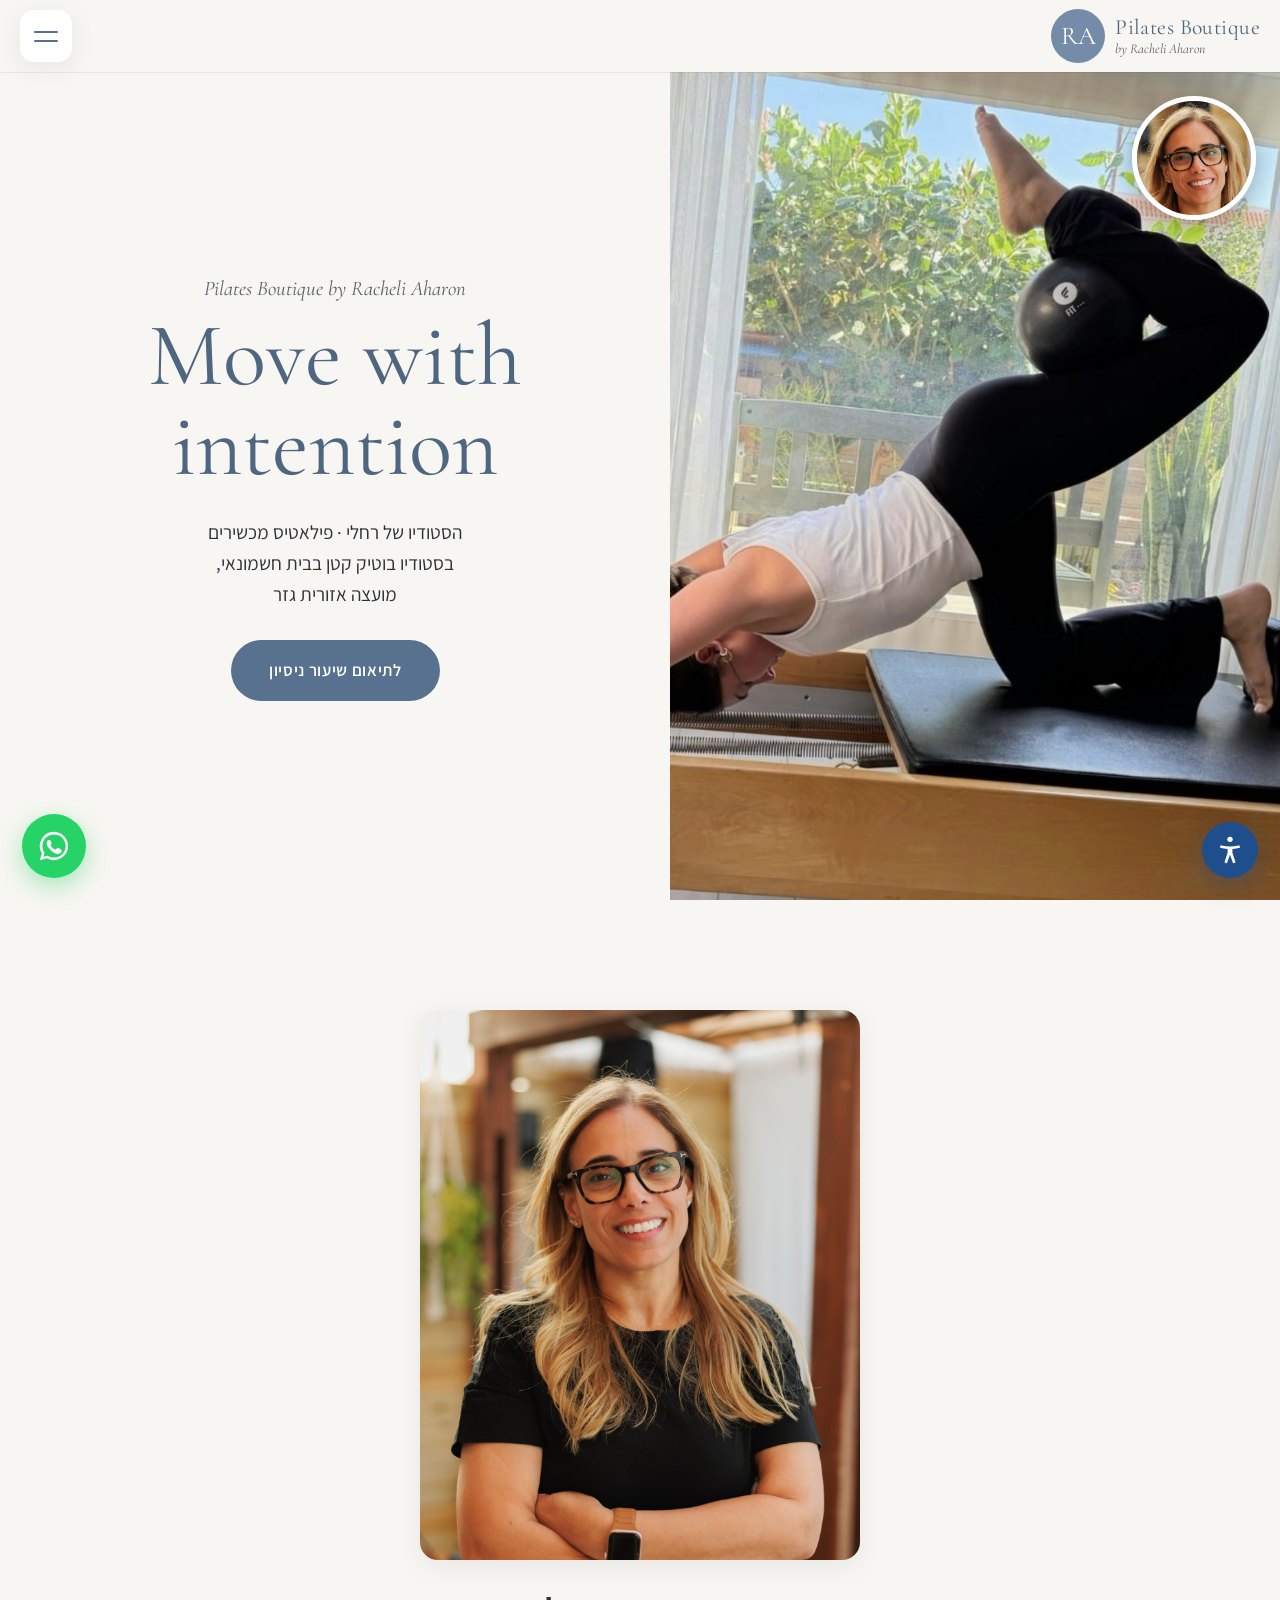
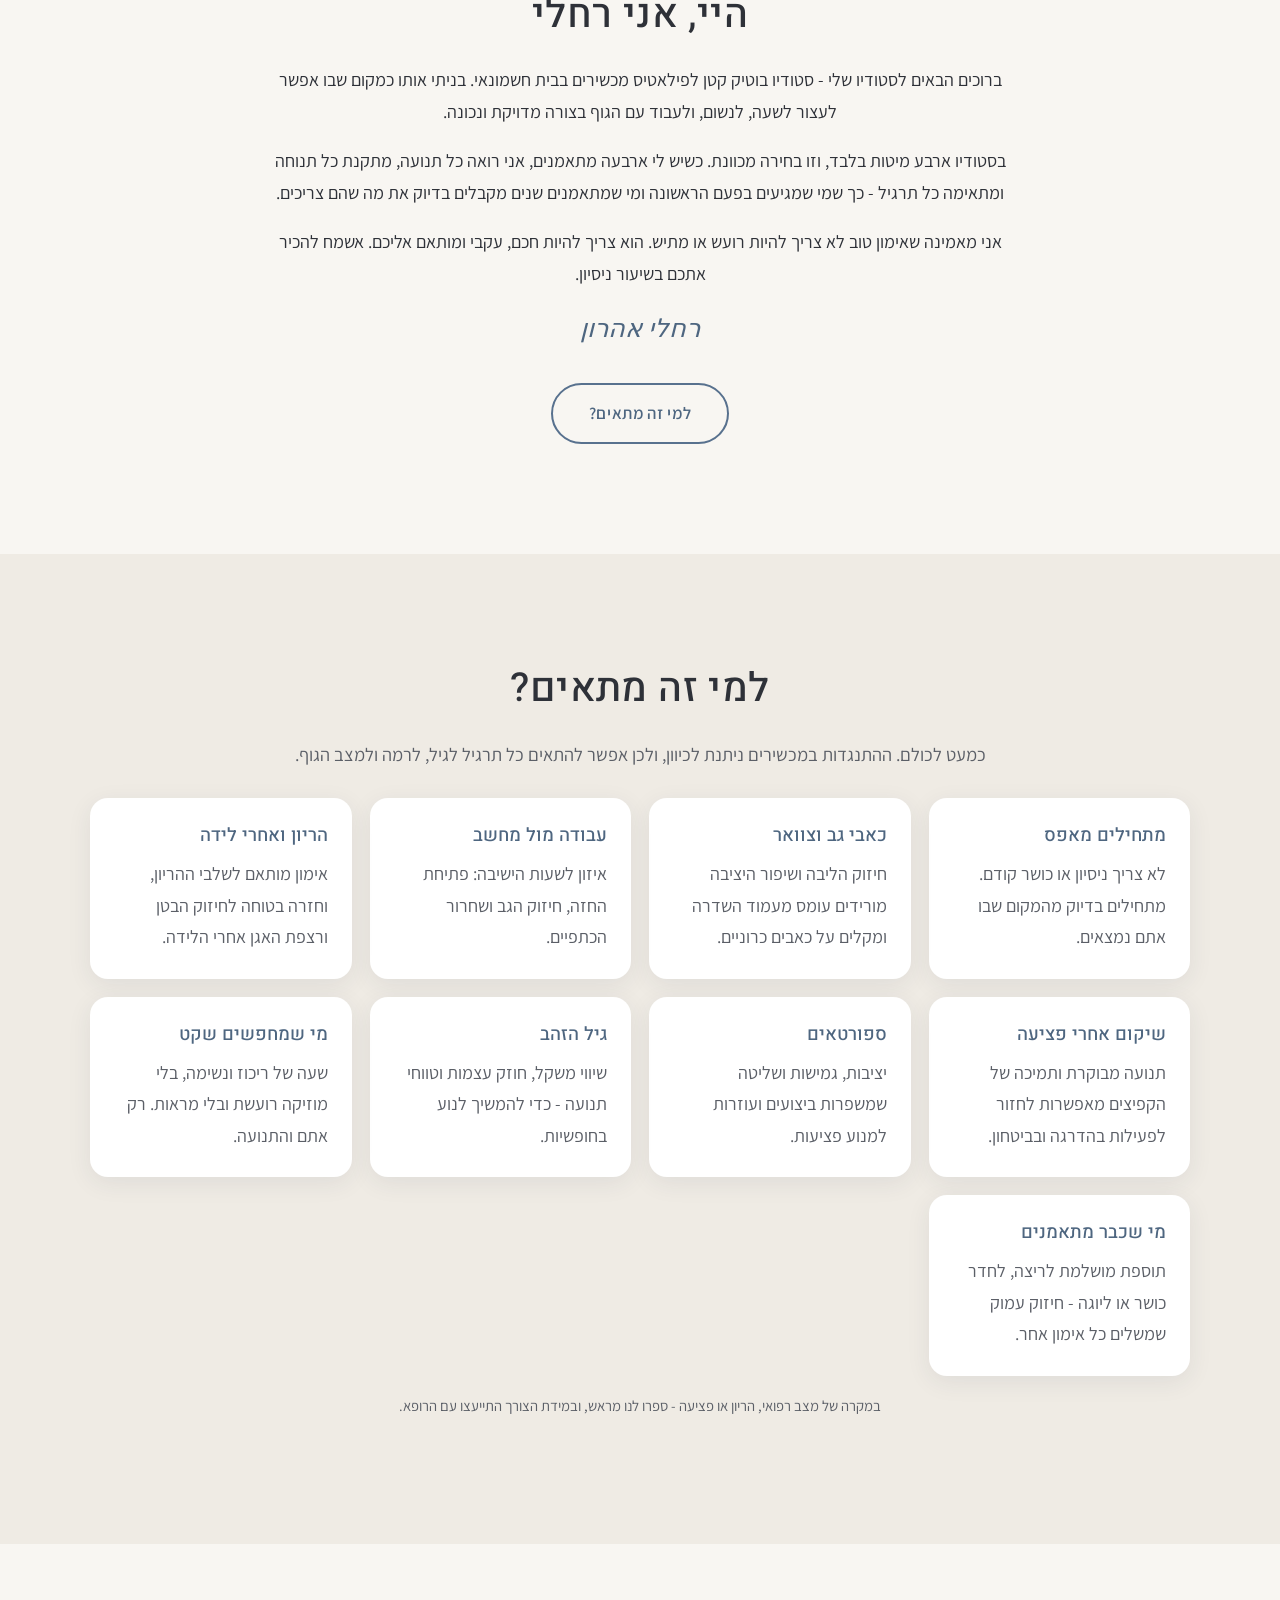
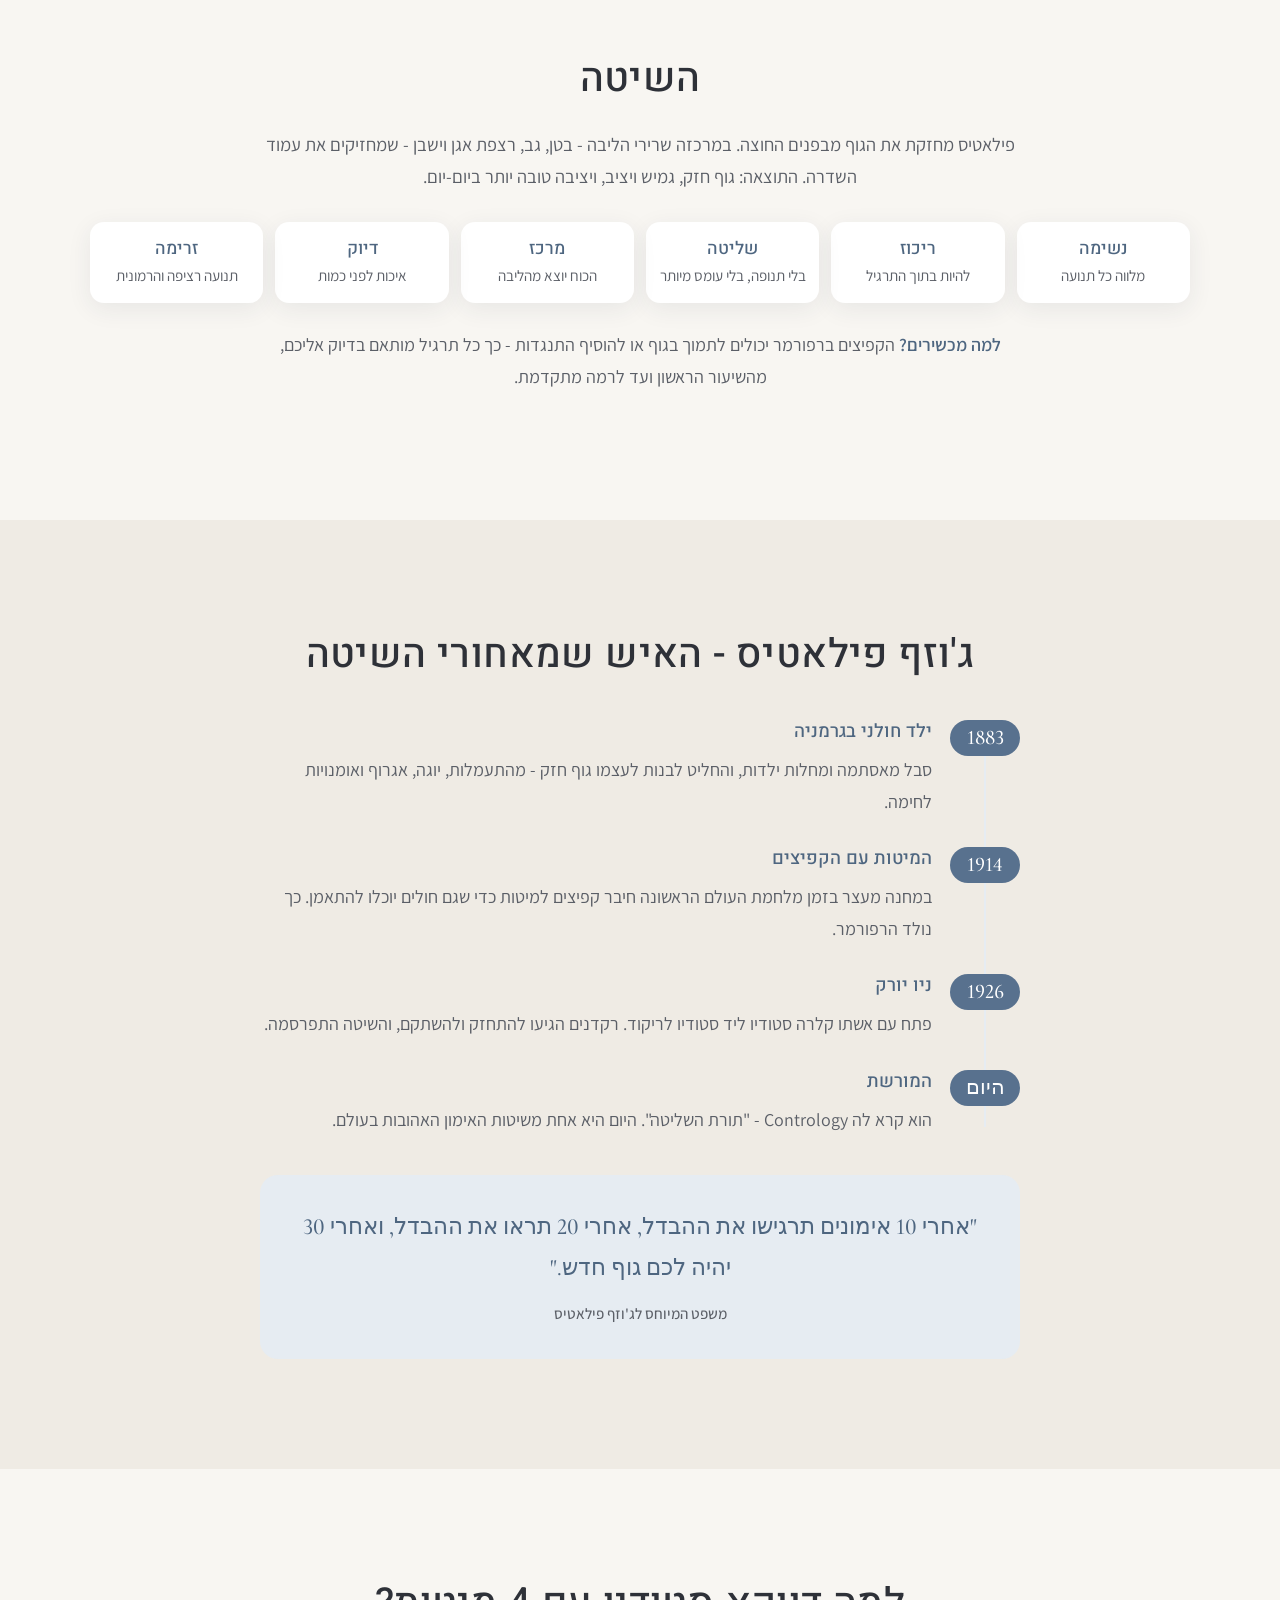
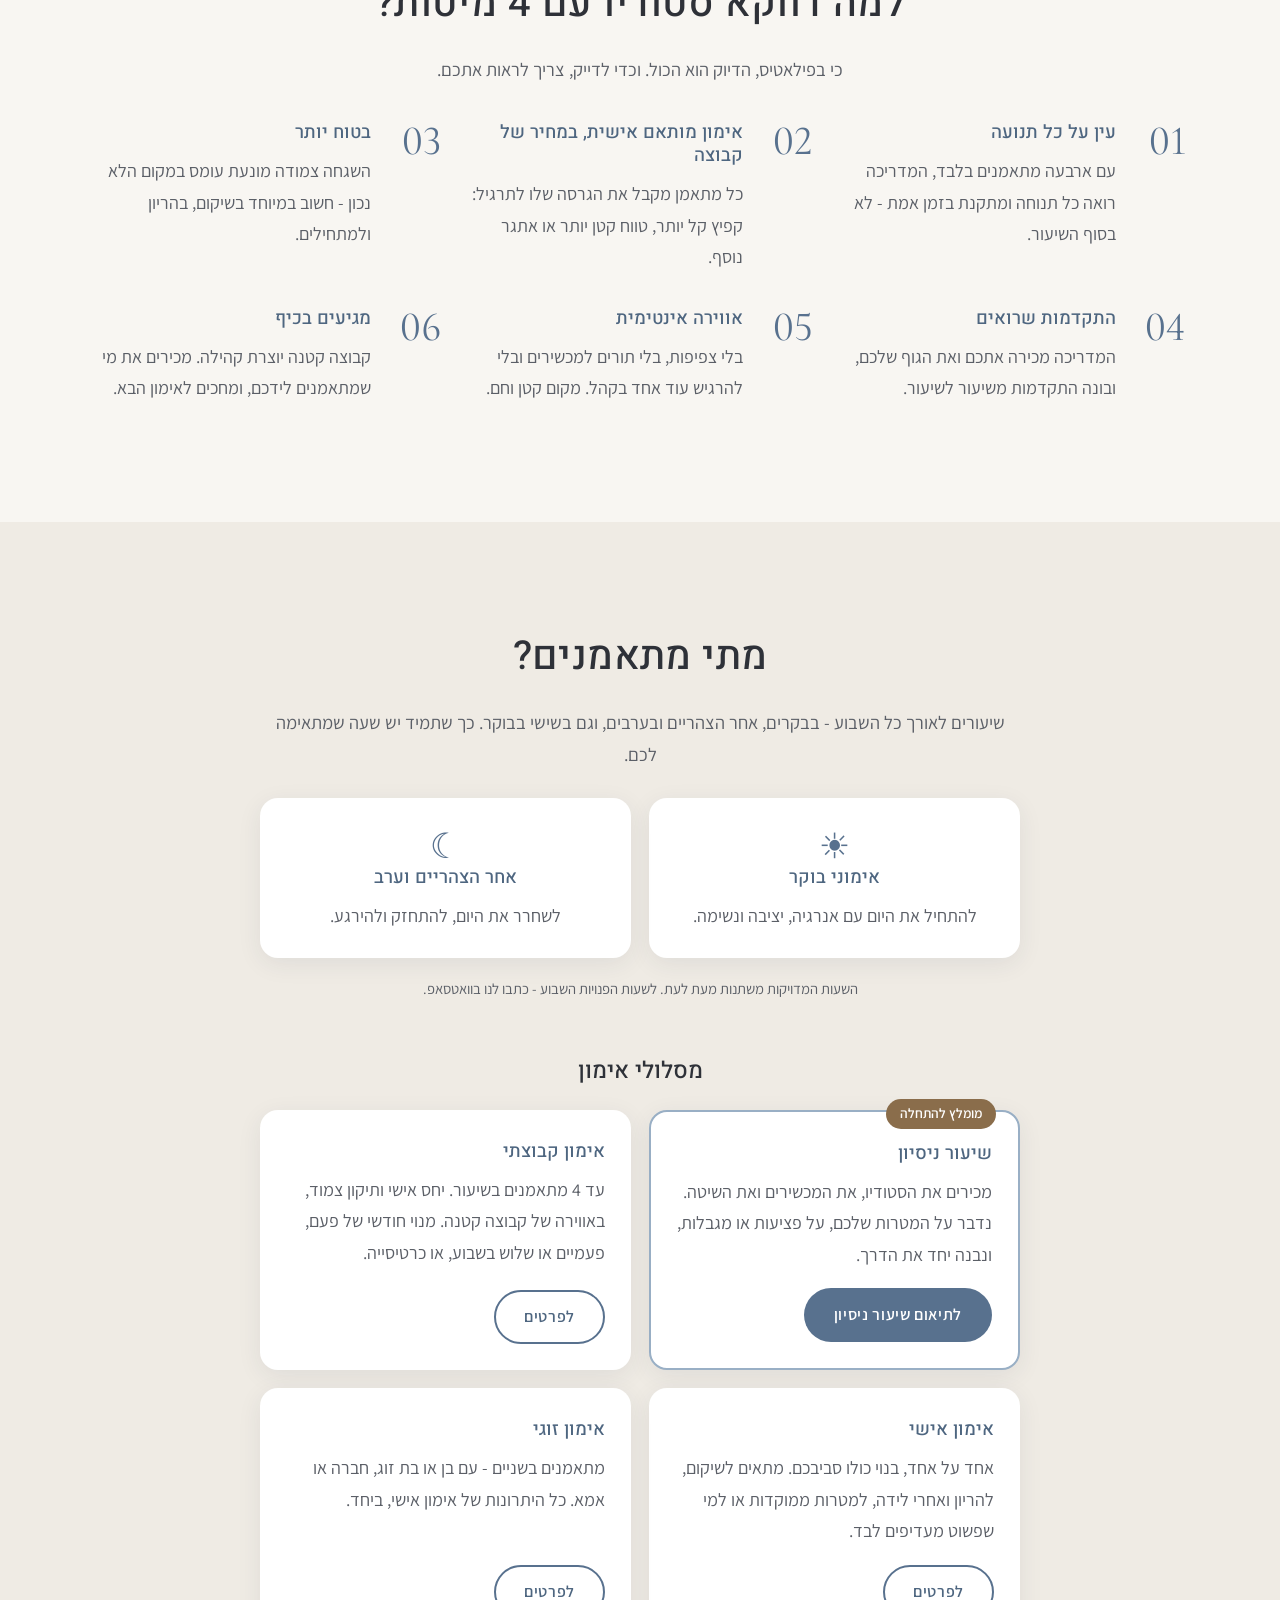
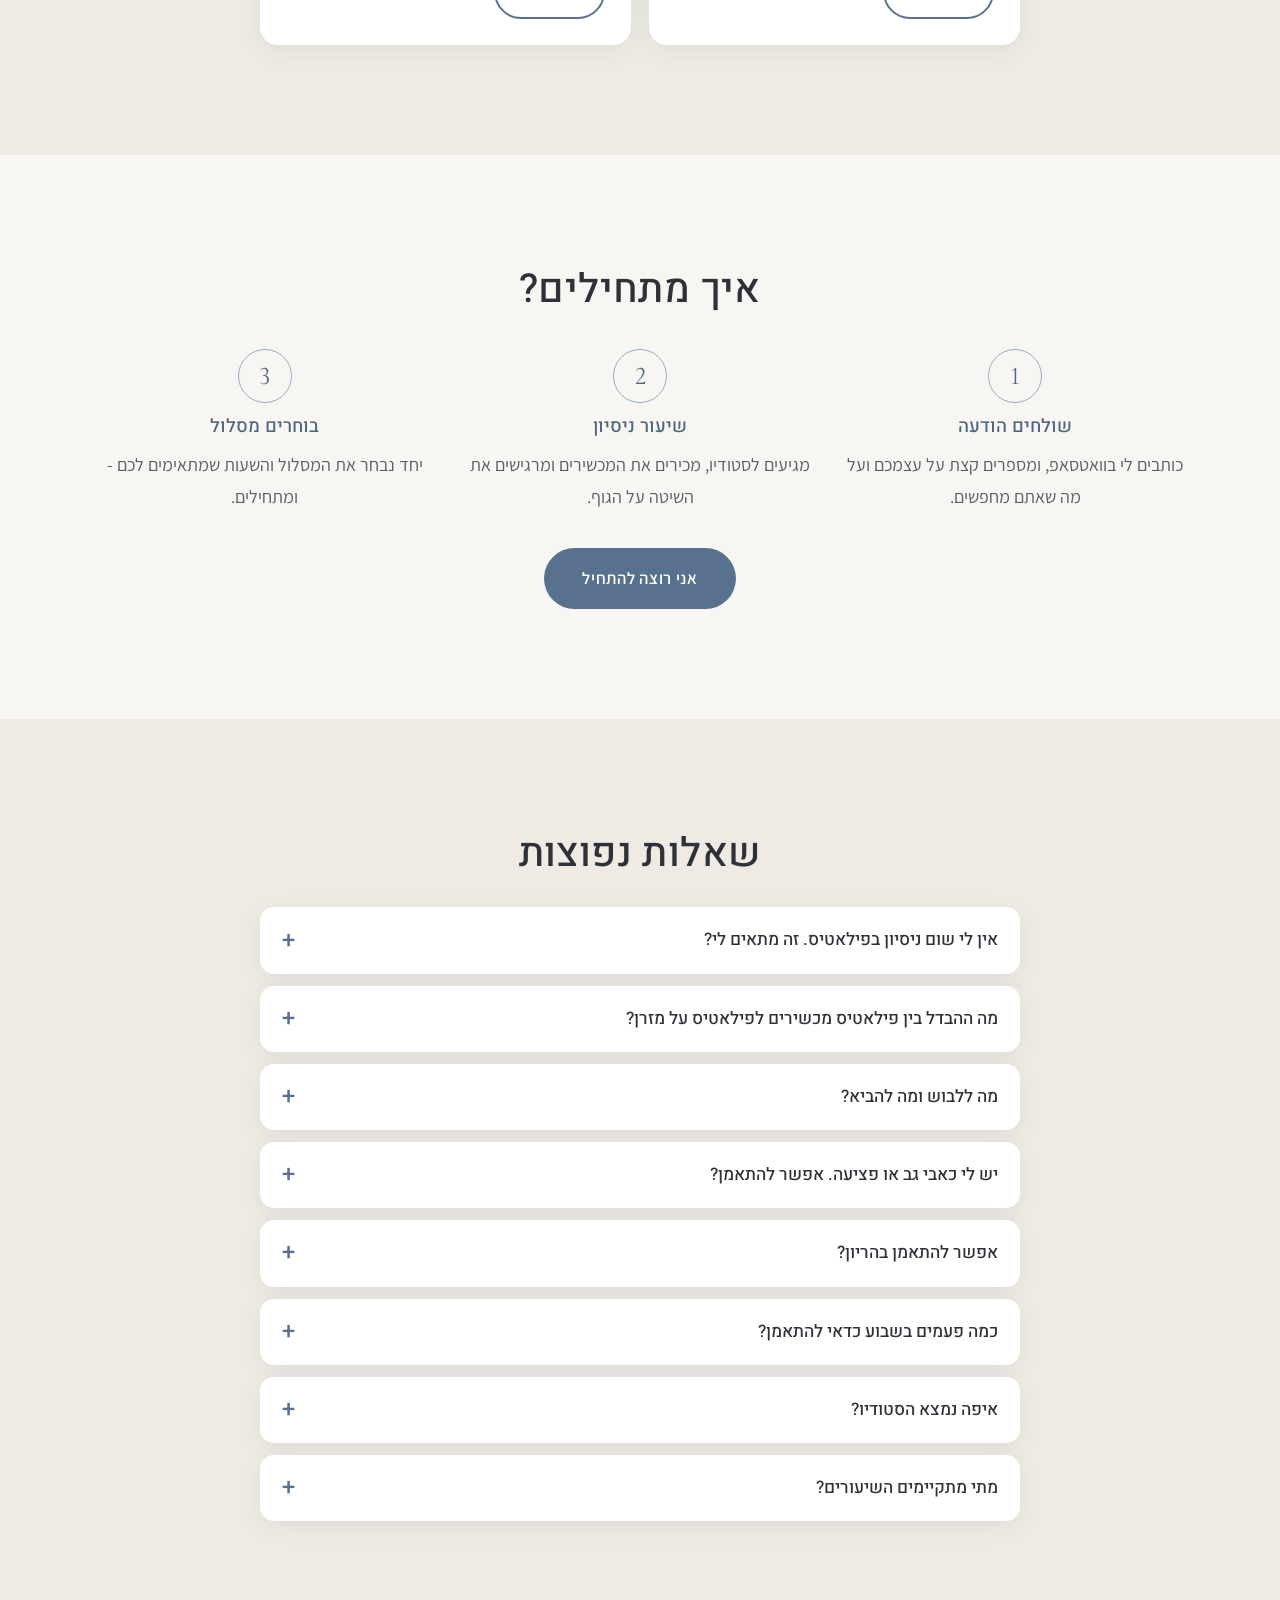
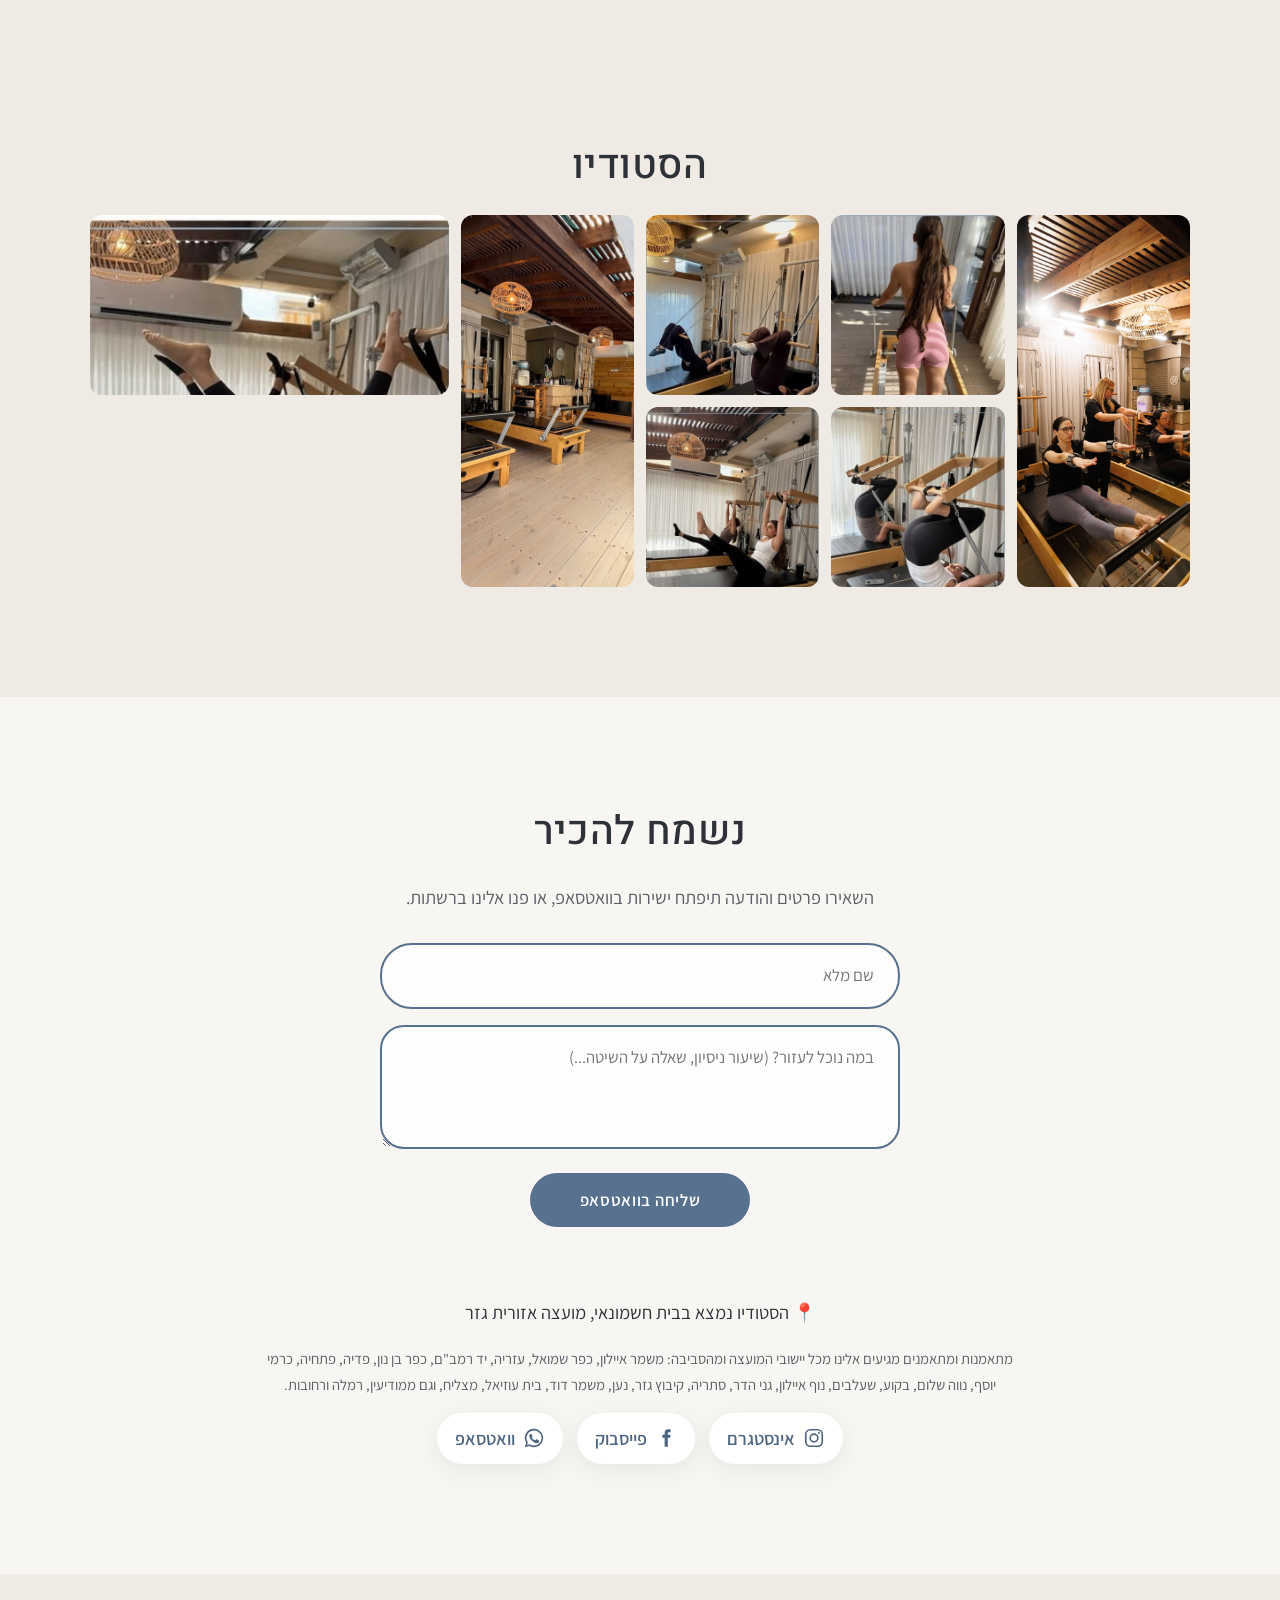
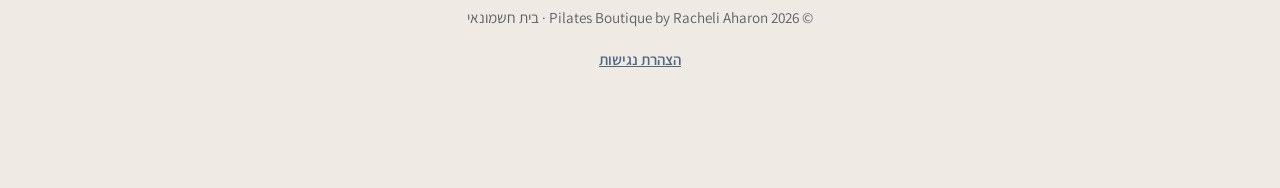
==== commit 0812cefd: "New opening photo (reformer exercise, captions removed); Racheli's face moves to the top right corne" ====
--- a/index.html
+++ b/index.html
@@ -33,7 +33,7 @@
     "sameAs": ["https://www.instagram.com/pilates.by.racheli/"]
   }
   </script>
-  <link rel="stylesheet" href="styles.css?v=12">
+  <link rel="stylesheet" href="styles.css?v=14">
 </head>
 <body>
 <a class="skip-link" href="#main">דלג לתוכן הראשי</a>
@@ -74,7 +74,7 @@
 
   <!-- ===== Hero ===== -->
   <section class="hero">
-    <div class="hero-media"><img src="images/studio-day.jpg" alt="סטודיו פילאטיס מכשירים בבית חשמונאי באור יום - מיטות רפורמר תחת פרגולת עץ" width="1200" height="1600" fetchpriority="high" decoding="async">
+    <div class="hero-media"><img src="images/hero-reformer.jpg" alt="מתאמנת בתרגיל על מכשיר רפורמר בסטודיו, מול חלון עם נוף ירוק" width="1262" height="1114" fetchpriority="high" decoding="async">
       <img class="hero-face" src="images/racheli-face.jpg" alt="רחלי אהרון" width="400" height="400"></div>
     <div class="hero-content">
       <p class="hero-eyebrow">Pilates Boutique by Racheli Aharon</p>
@@ -321,6 +321,7 @@
         <div class="ph ph-tall"><img src="images/studio-class.jpg" alt="רחלי מדריכה אימון רפורמר בקבוצה קטנה" loading="lazy"></div>
         <div class="ph"><img src="images/studio-1.jpg" alt="מתאמנת על הרפורמר" loading="lazy"></div>
         <div class="ph"><img src="images/studio-3.jpg" alt="אימון זוגי בסטודיו" loading="lazy"></div>
+        <div class="ph ph-tall"><img src="images/studio-day.jpg" alt="סטודיו פילאטיס מכשירים בבית חשמונאי באור יום - מיטות רפורמר תחת פרגולת עץ" loading="lazy"></div>
         <div class="ph ph-wide"><img src="images/studio-4.jpg" alt="תרגיל רגליים ברצועות על הרפורמר" loading="lazy"></div>
         <div class="ph"><img src="images/studio-2.jpg" alt="אימון על מכשיר הטאוור בסטודיו" loading="lazy"></div>
         <div class="ph"><img src="images/studio-5.jpg" alt="אימון בסטודיו" loading="lazy"></div>
--- a/styles.css
+++ b/styles.css
@@ -140,14 +140,17 @@
 
 /* ===== Hero ===== */
 /* טלפון: תמונה למעלה וטקסט מתחתיה. מחשב: טקסט ותמונה זה לצד זה */
-.hero { display: grid; grid-template-rows: 64svh auto; background: var(--c-bg); }
+.hero { display: grid; grid-template-rows: auto auto; background: var(--c-bg); }
+.hero-media { aspect-ratio: 1262 / 1114; }
 /* התמונה היא תגית img רגילה - נטענת ראשונה, ואם משהו משתבש הרקע הוא בצבע שמנת ולא כחול */
 .hero-media { position: relative; overflow: hidden; background: var(--c-tint); }
-.hero-media > img:first-child { position: absolute; inset: 0; width: 100%; height: 100%; object-fit: cover; object-position: center 55%; }
+.hero-media > img:first-child { position: absolute; inset: 0; width: 100%; height: 100%; object-fit: cover; object-position: 60% 50%; }
 /* הפנים של רחלי בעיגול בפינת התמונה */
-.hero-face { position: absolute; bottom: 18px; left: 18px; width: 104px; height: 104px; border-radius: 50%;
+.hero-face { position: absolute; top: 12px; right: 12px; width: 76px; height: 76px; border-radius: 50%;
   object-fit: cover; border: 4px solid #fff; box-shadow: 0 8px 24px rgba(0,0,0,.25); }
-@media (min-width: 900px) { .hero-face { width: 150px; height: 150px; bottom: 32px; left: 32px; border-width: 5px; } }
+@media (min-width: 900px) { .hero-face { width: 124px; height: 124px; top: 24px; right: 24px; border-width: 5px; }
+  .hero-media { aspect-ratio: auto; }
+  .hero-media > img:first-child { object-position: 100% 50%; } }
 .hero-content { text-align: center; padding: 34px 24px 46px; }
 .hero-eyebrow { font-family: var(--f-latin); font-style: italic; font-size: clamp(1rem, 4.2vw, 1.3rem); color: var(--c-muted);
   white-space: nowrap; direction: ltr; margin-bottom: .2em; }
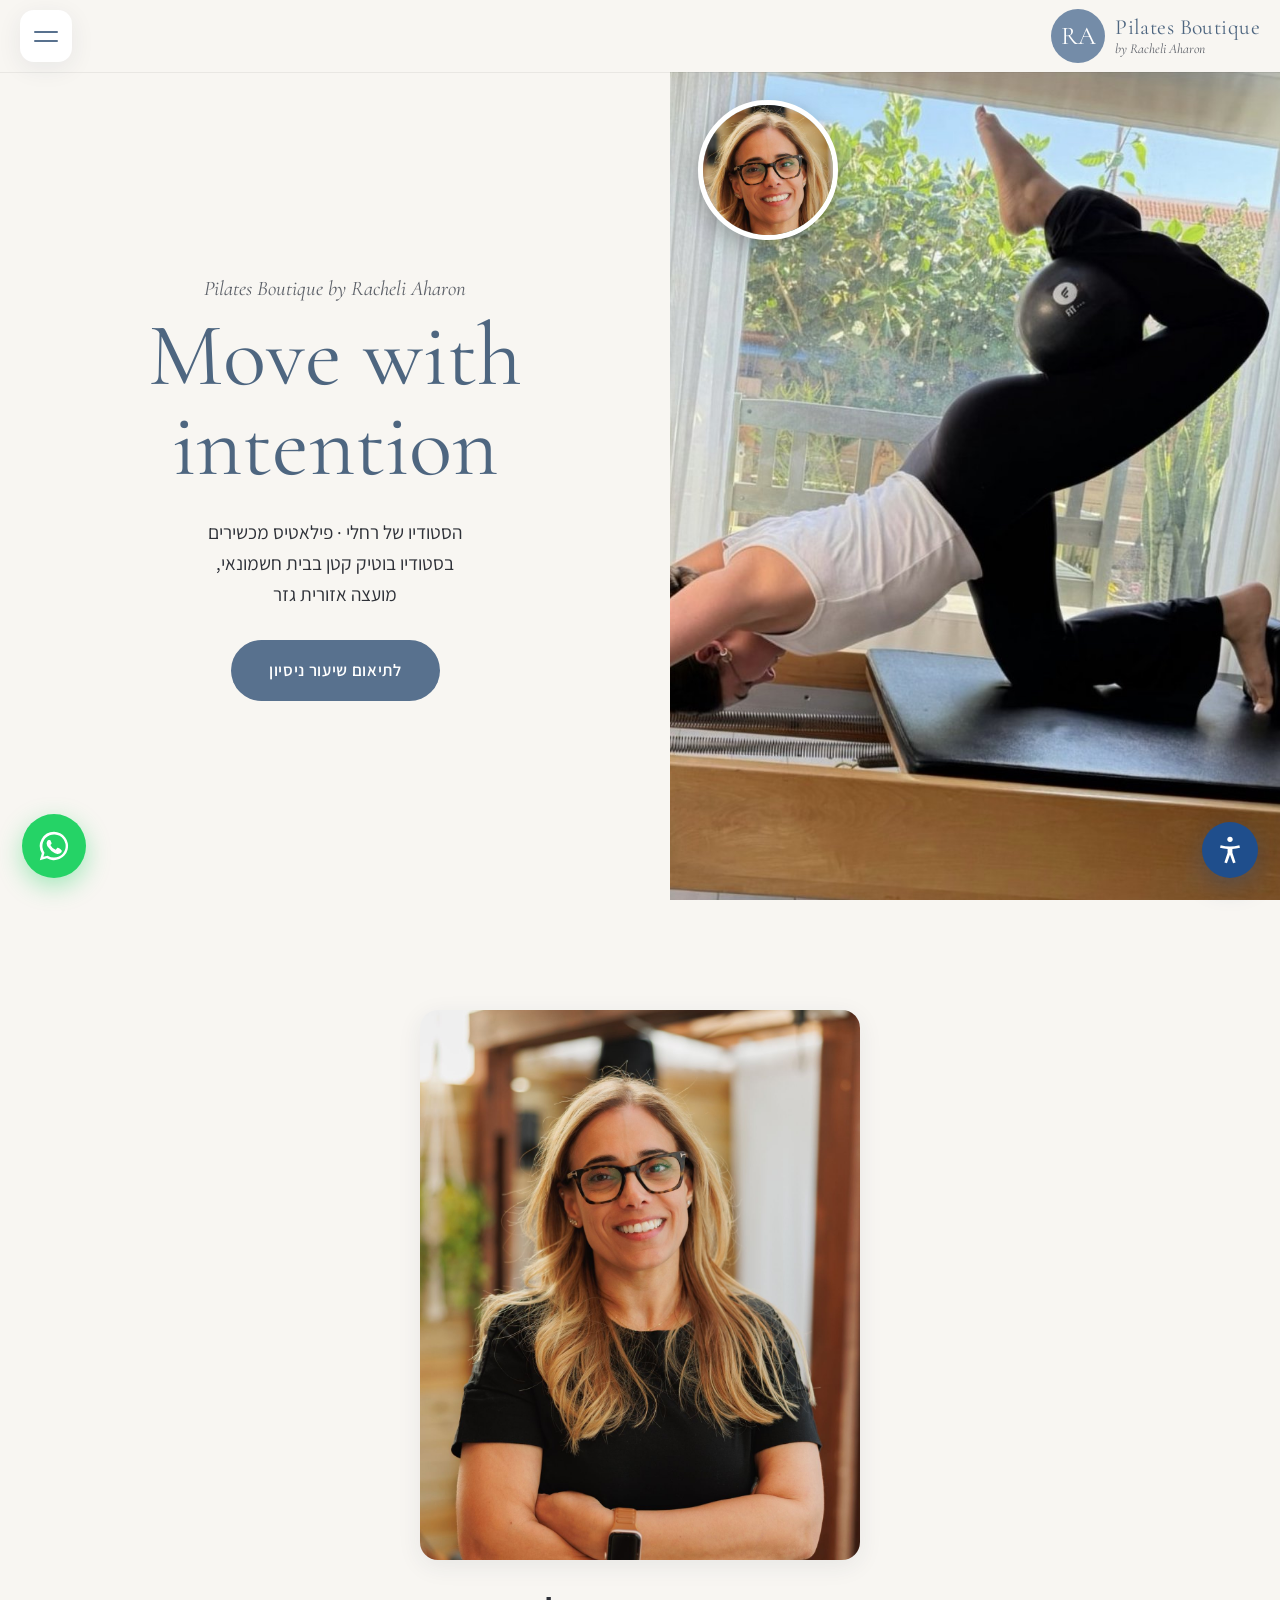
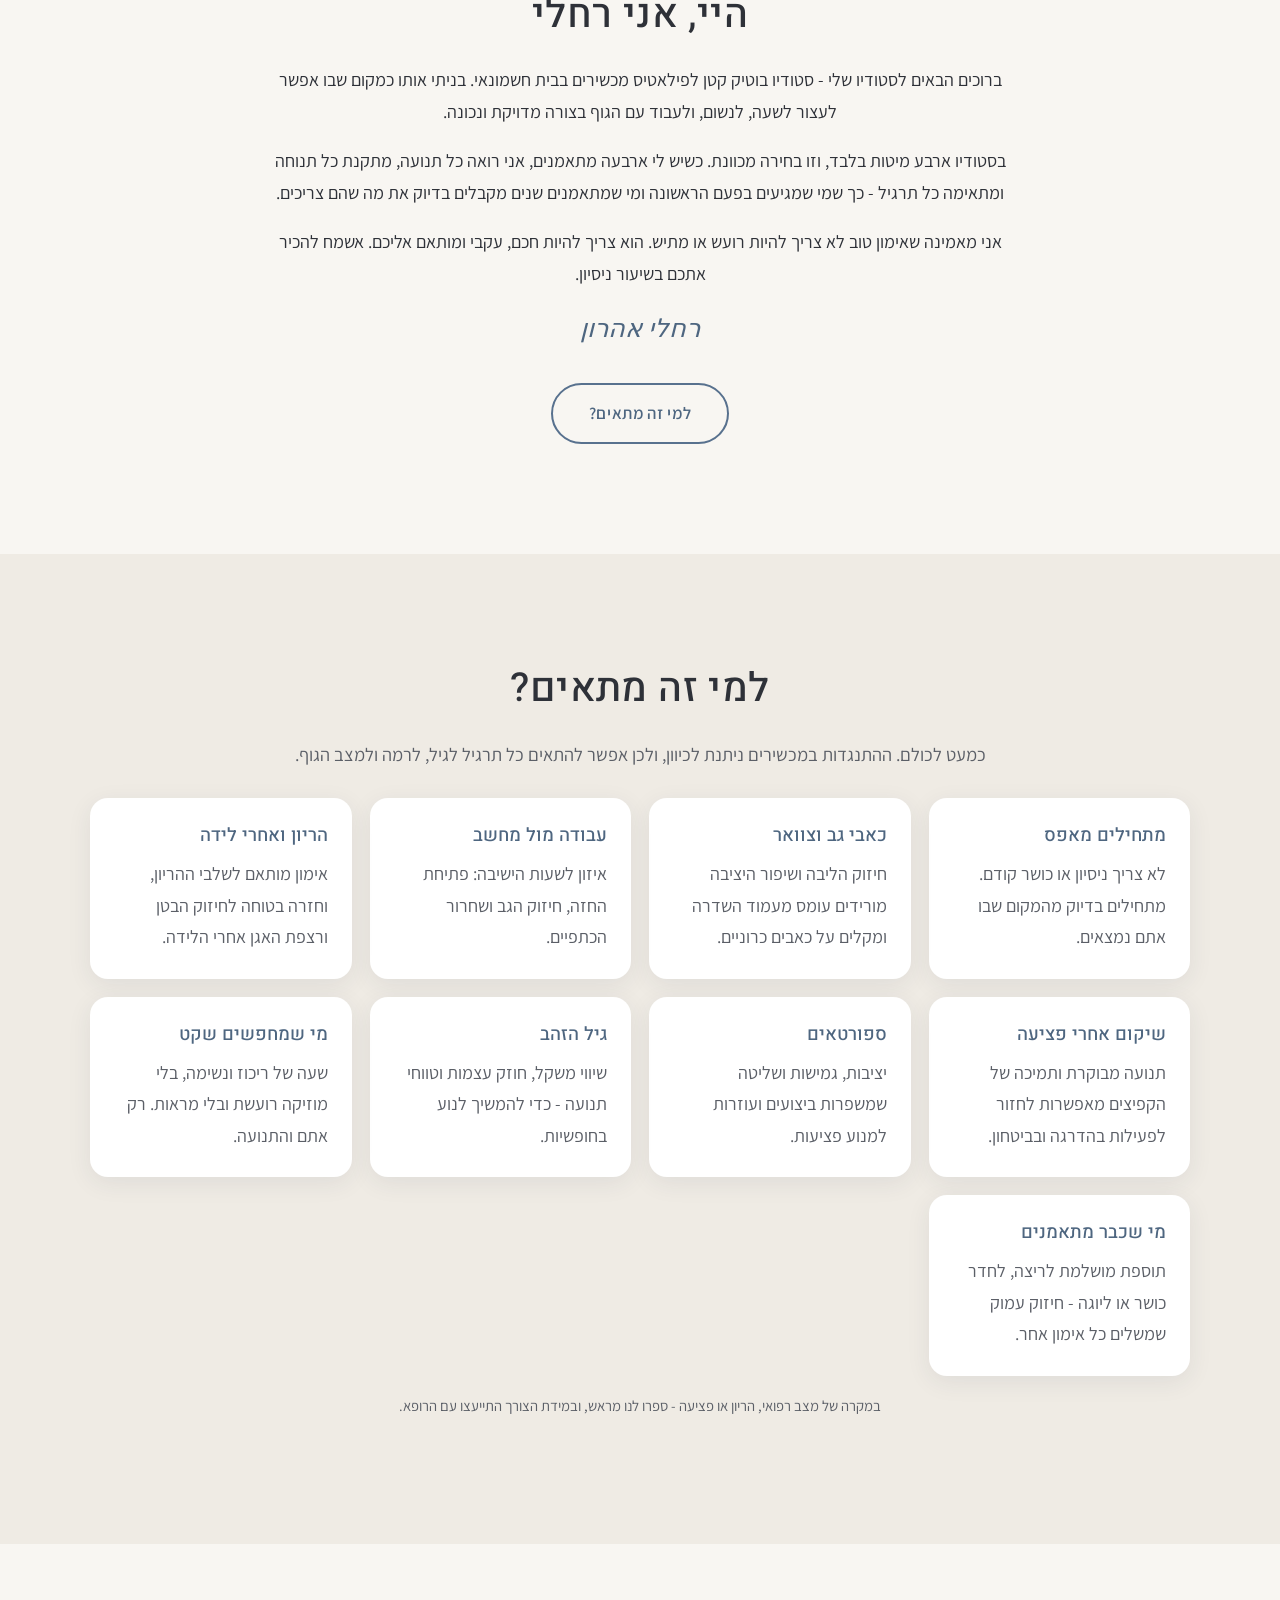
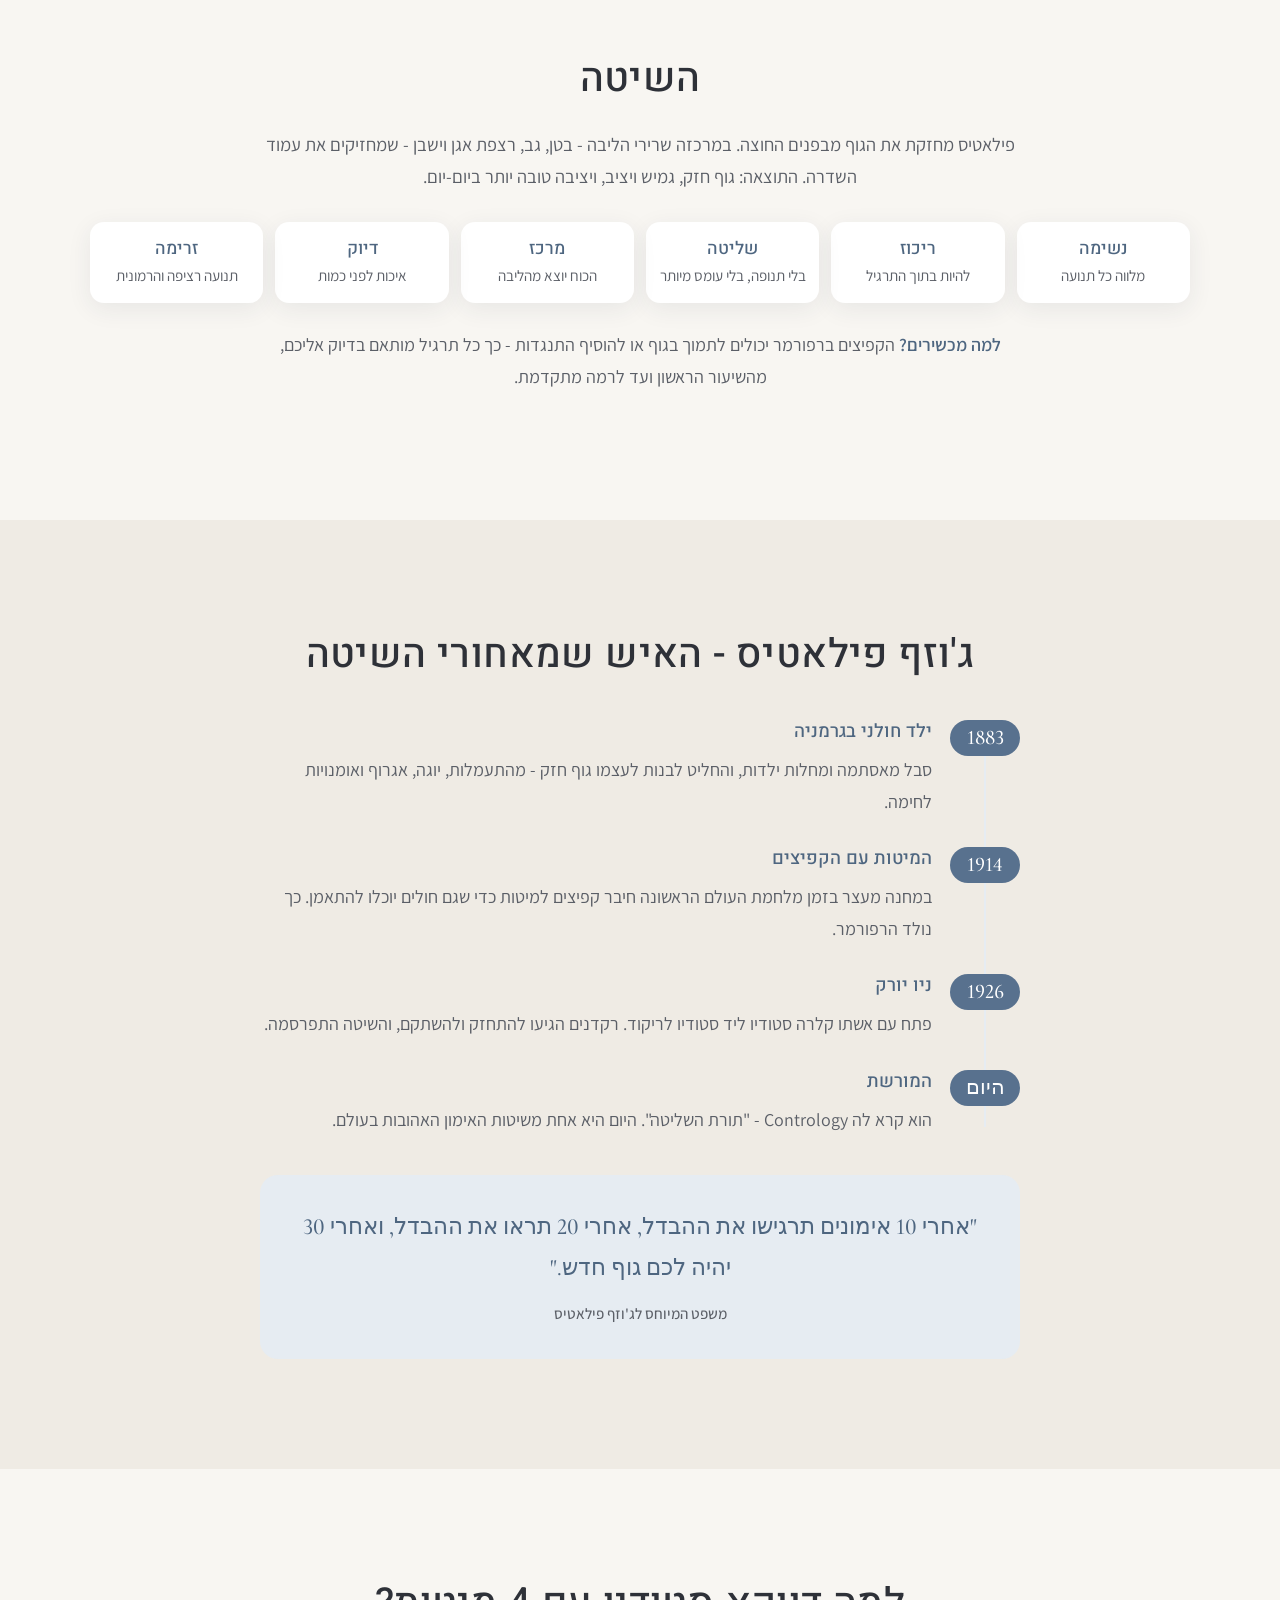
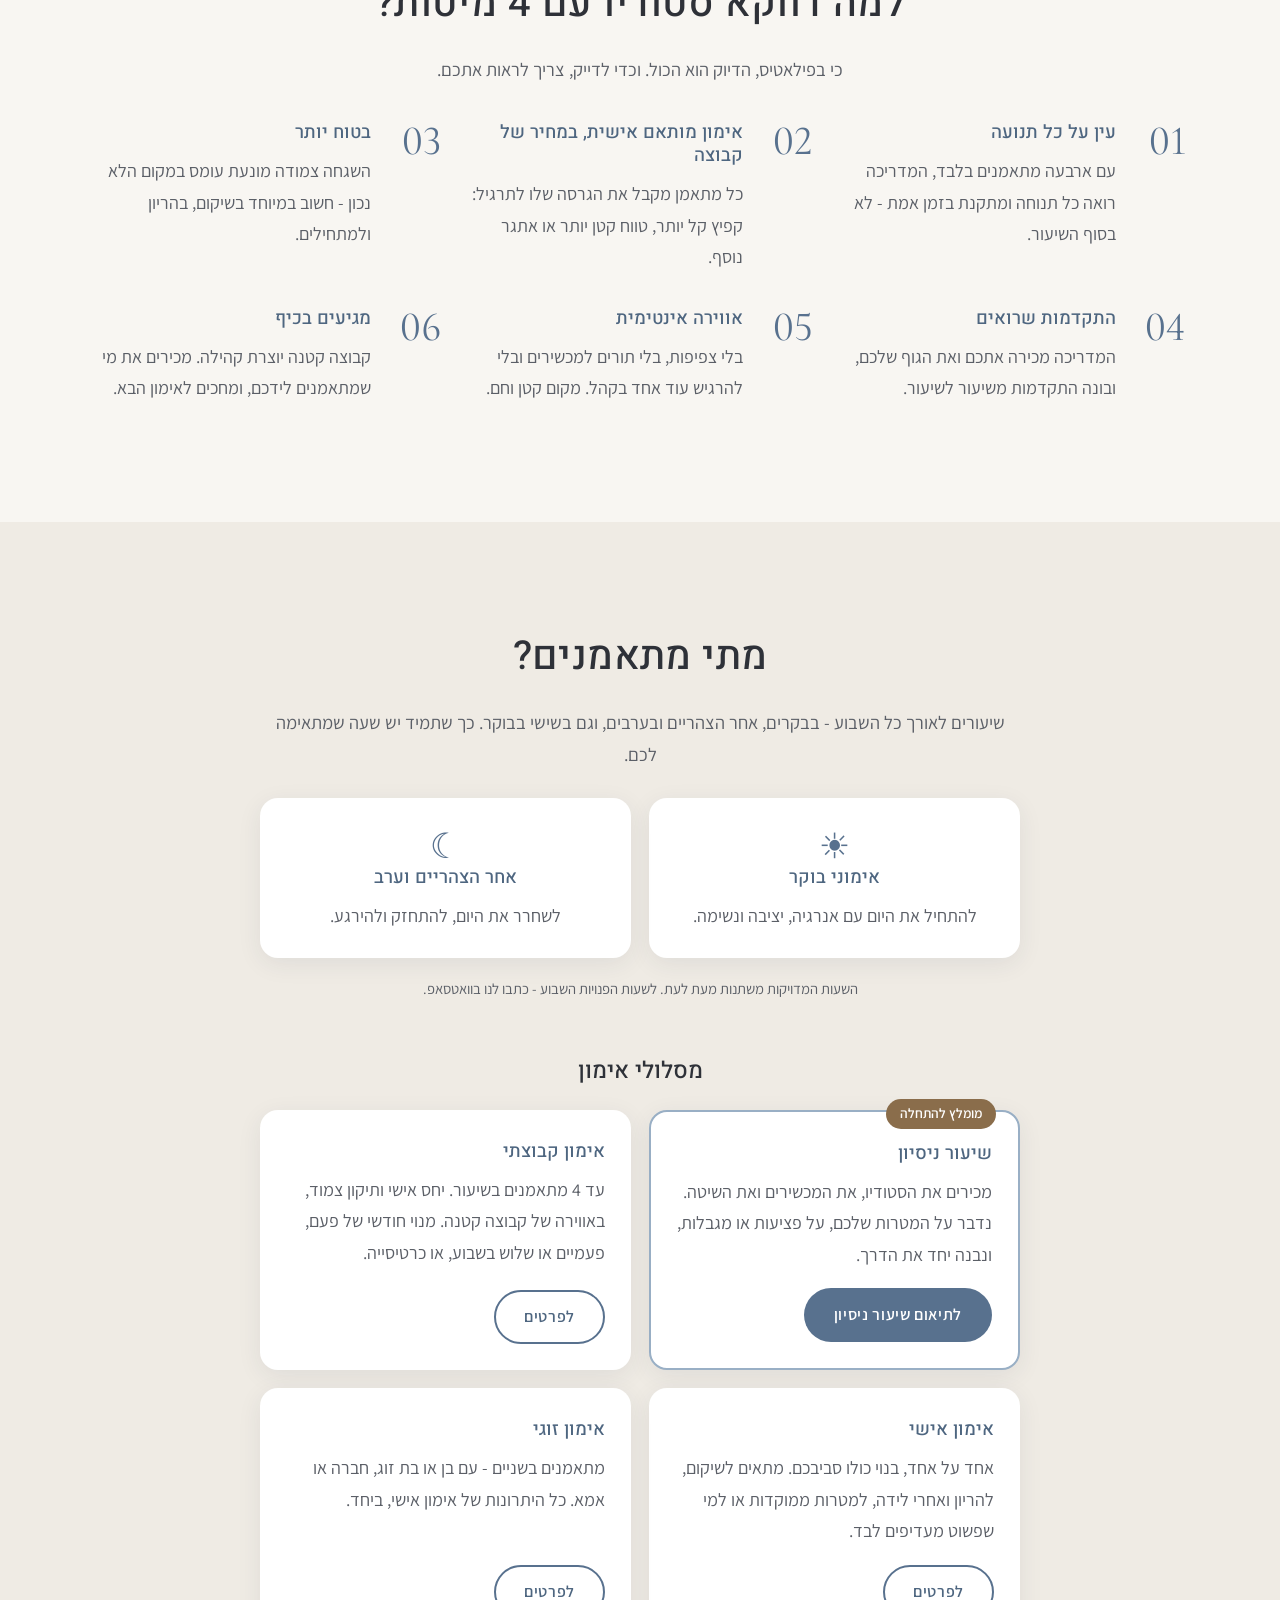
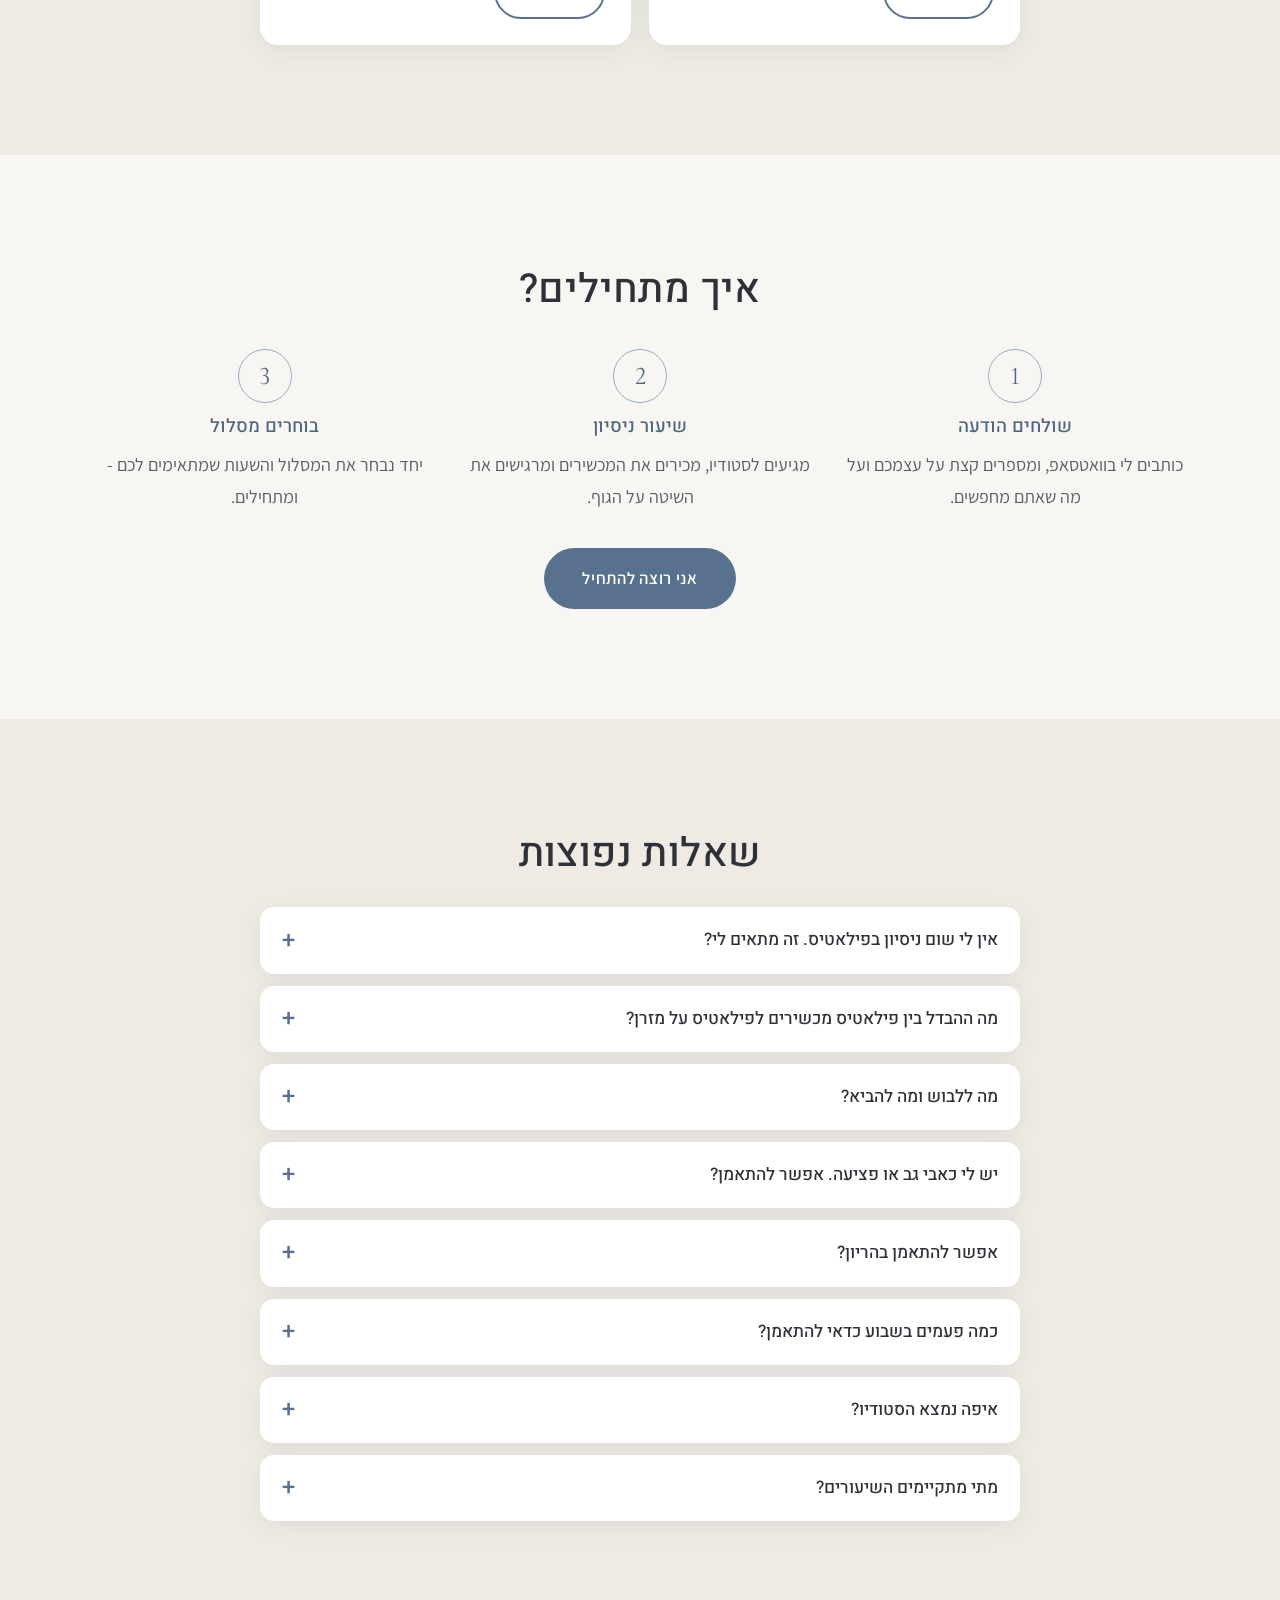
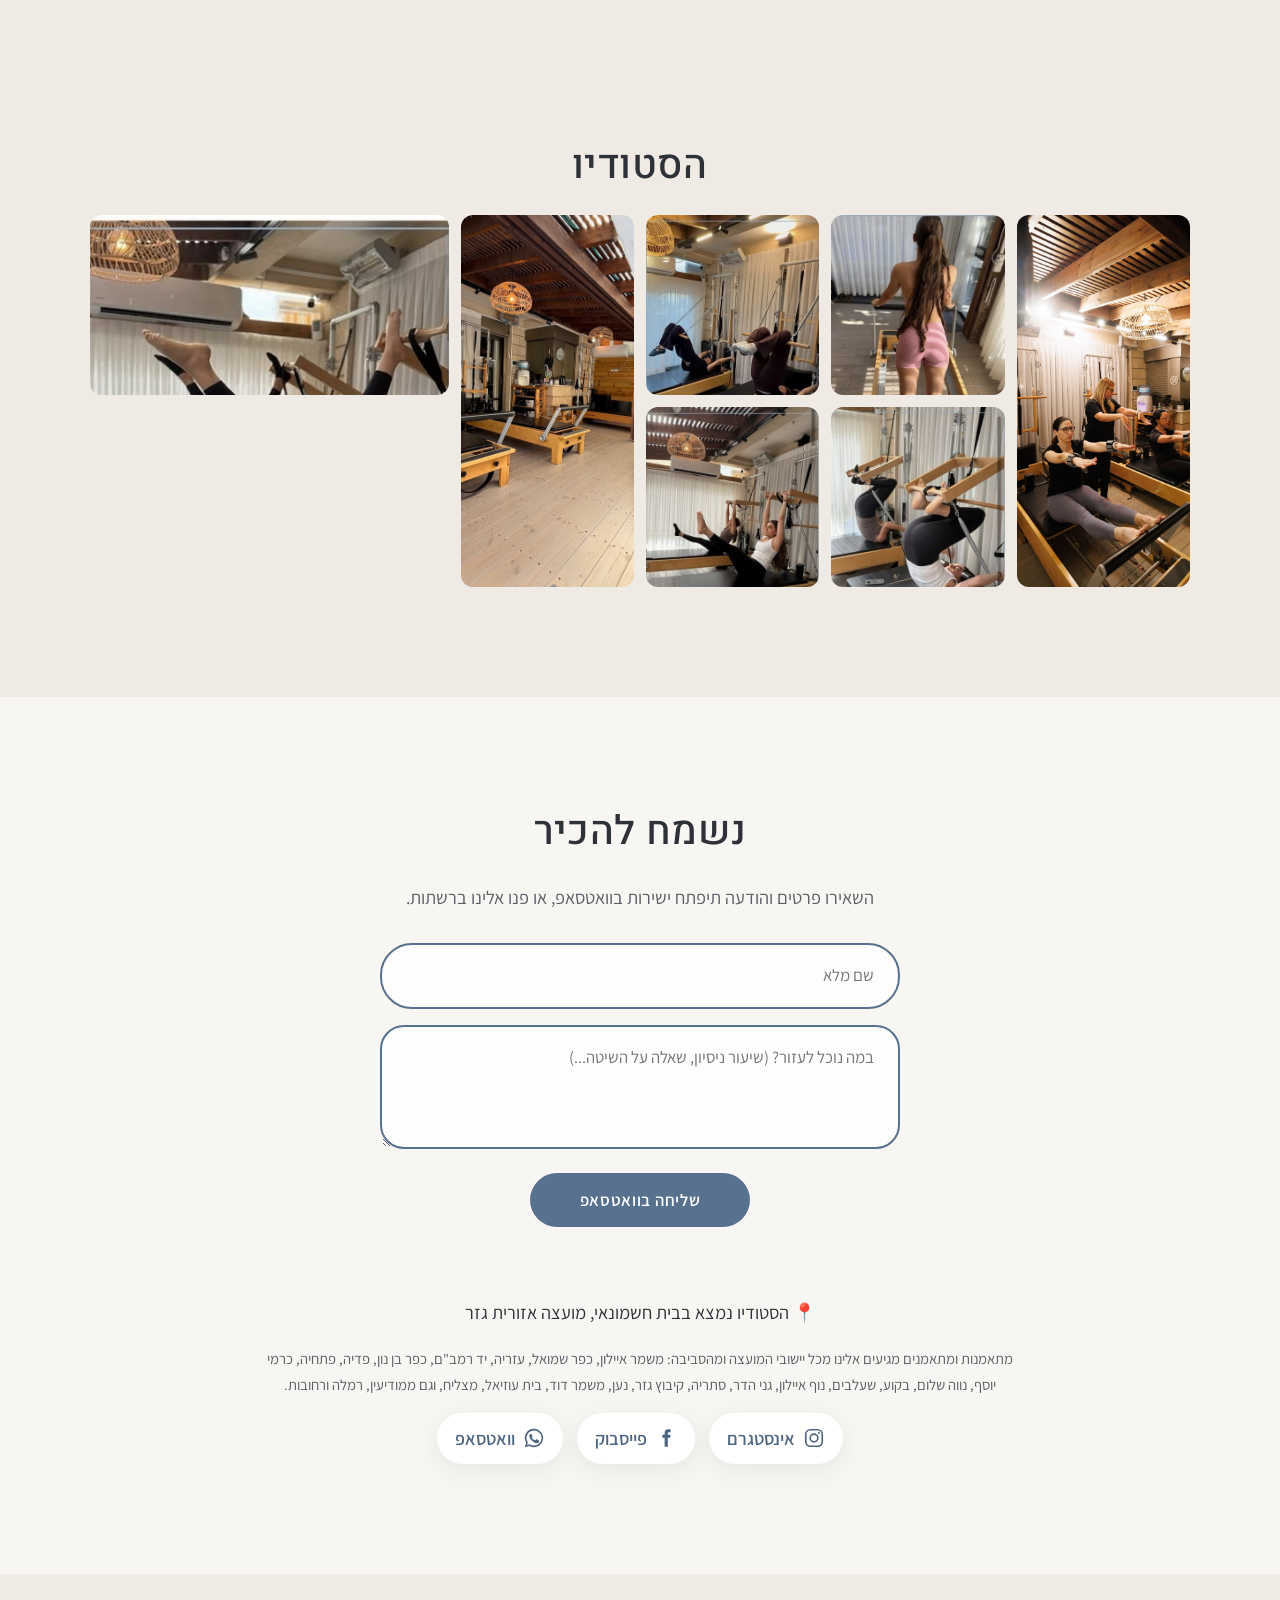
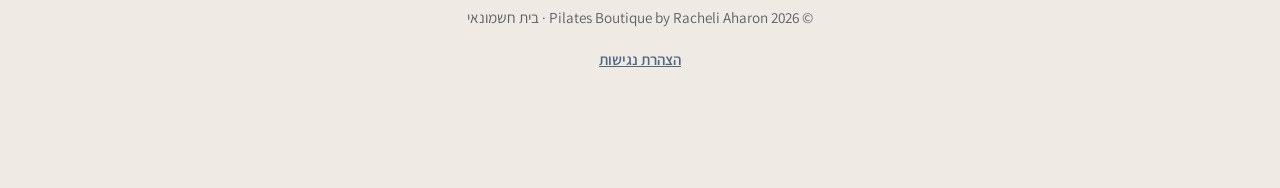
==== commit 0517ba20: "Racheli's face badge moves to the top left of the opening photo Co-Authored-By: Claude Opus 5.5 <nor" ====
--- a/index.html
+++ b/index.html
@@ -33,7 +33,7 @@
     "sameAs": ["https://www.instagram.com/pilates.by.racheli/"]
   }
   </script>
-  <link rel="stylesheet" href="styles.css?v=14">
+  <link rel="stylesheet" href="styles.css?v=15">
 </head>
 <body>
 <a class="skip-link" href="#main">דלג לתוכן הראשי</a>
--- a/styles.css
+++ b/styles.css
@@ -146,9 +146,9 @@
 .hero-media { position: relative; overflow: hidden; background: var(--c-tint); }
 .hero-media > img:first-child { position: absolute; inset: 0; width: 100%; height: 100%; object-fit: cover; object-position: 60% 50%; }
 /* הפנים של רחלי בעיגול בפינת התמונה */
-.hero-face { position: absolute; top: 12px; right: 12px; width: 76px; height: 76px; border-radius: 50%;
+.hero-face { position: absolute; top: 14px; left: 14px; width: 96px; height: 96px; border-radius: 50%;
   object-fit: cover; border: 4px solid #fff; box-shadow: 0 8px 24px rgba(0,0,0,.25); }
-@media (min-width: 900px) { .hero-face { width: 124px; height: 124px; top: 24px; right: 24px; border-width: 5px; }
+@media (min-width: 900px) { .hero-face { width: 140px; height: 140px; top: 28px; left: 28px; border-width: 5px; }
   .hero-media { aspect-ratio: auto; }
   .hero-media > img:first-child { object-position: 100% 50%; } }
 .hero-content { text-align: center; padding: 34px 24px 46px; }
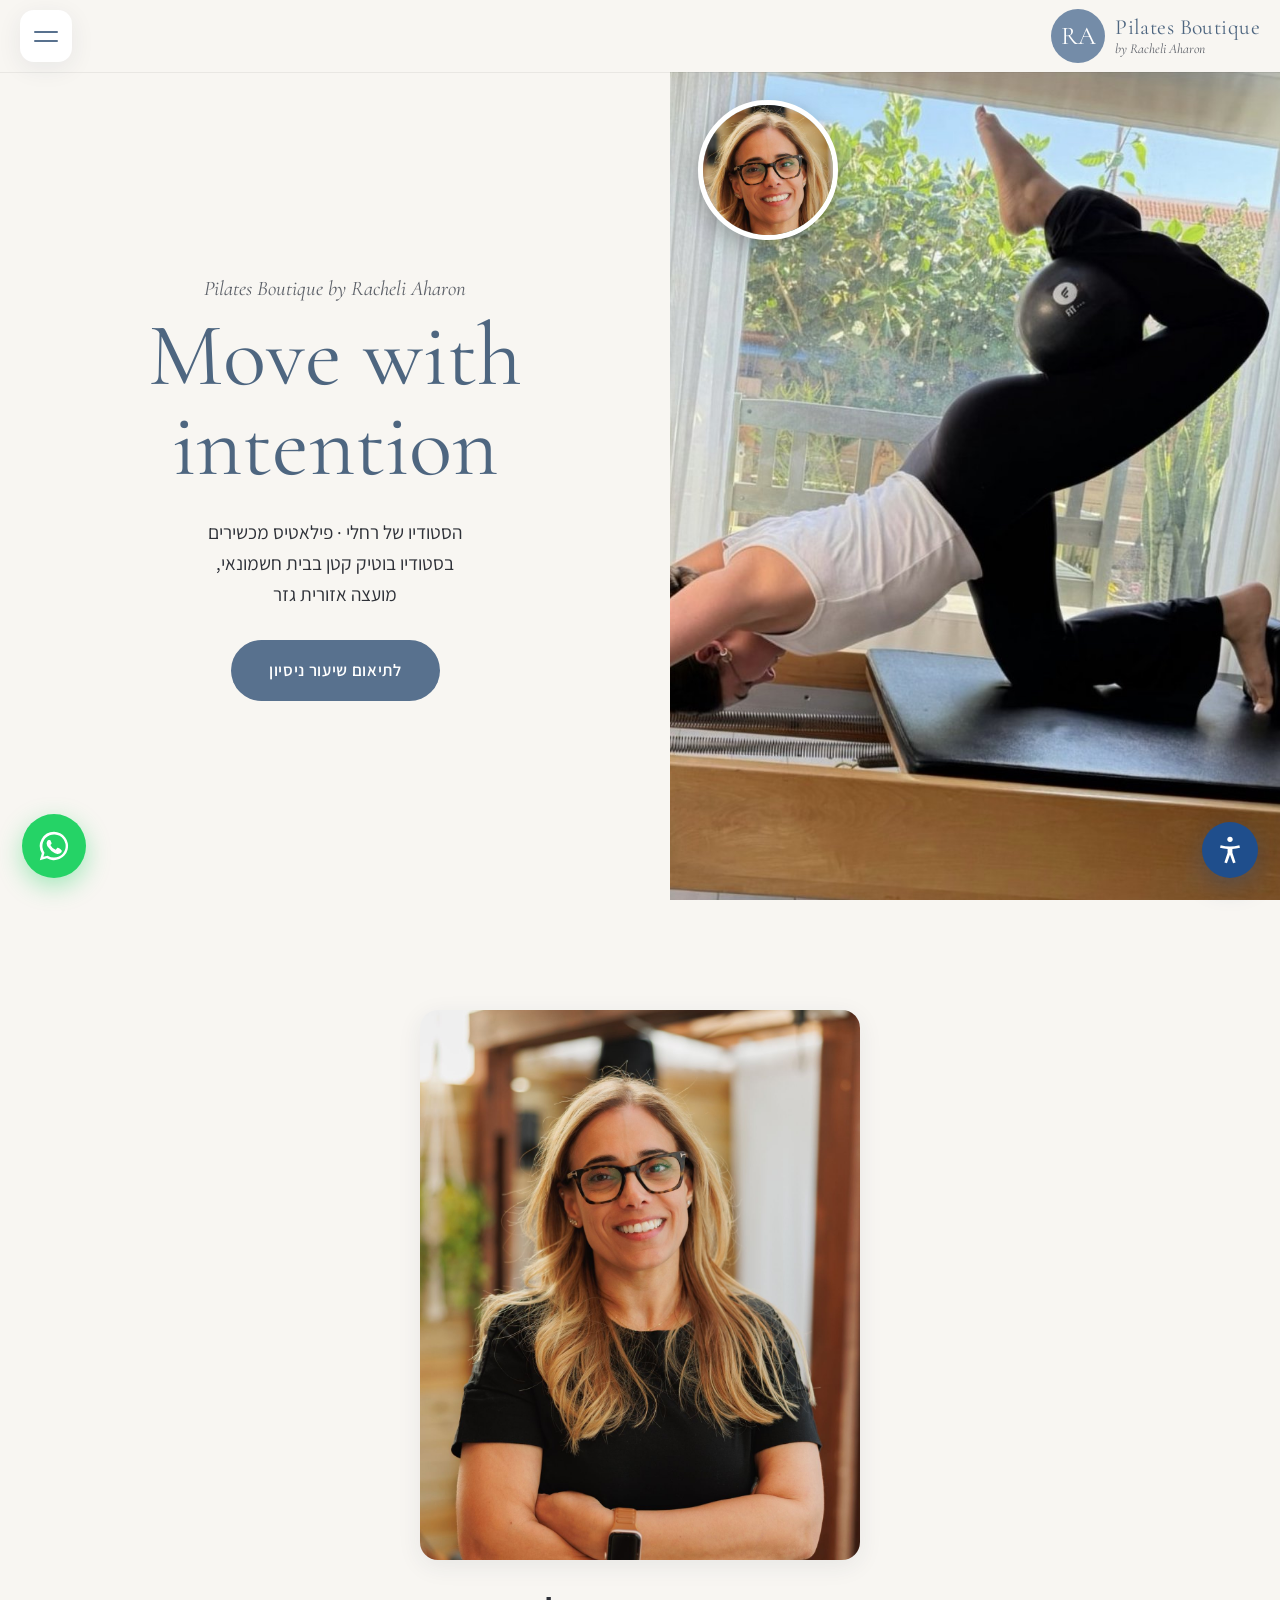
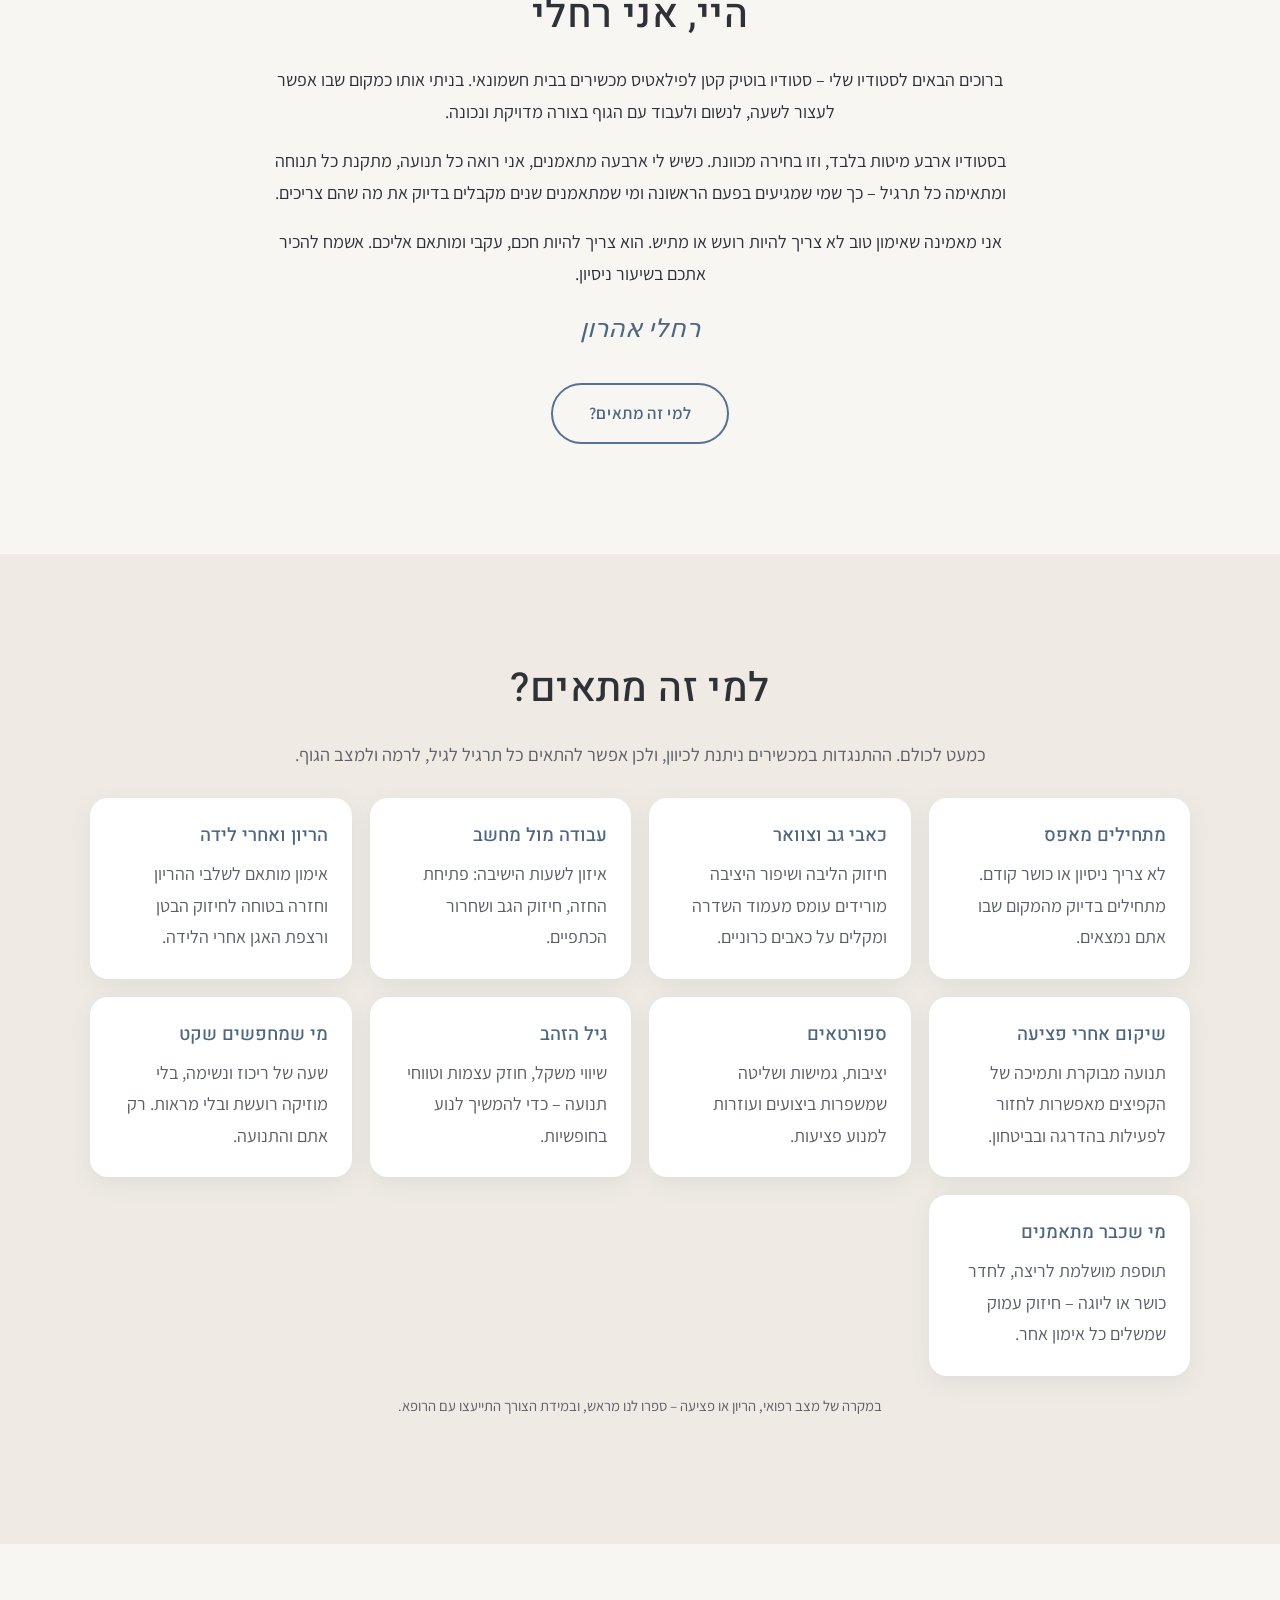
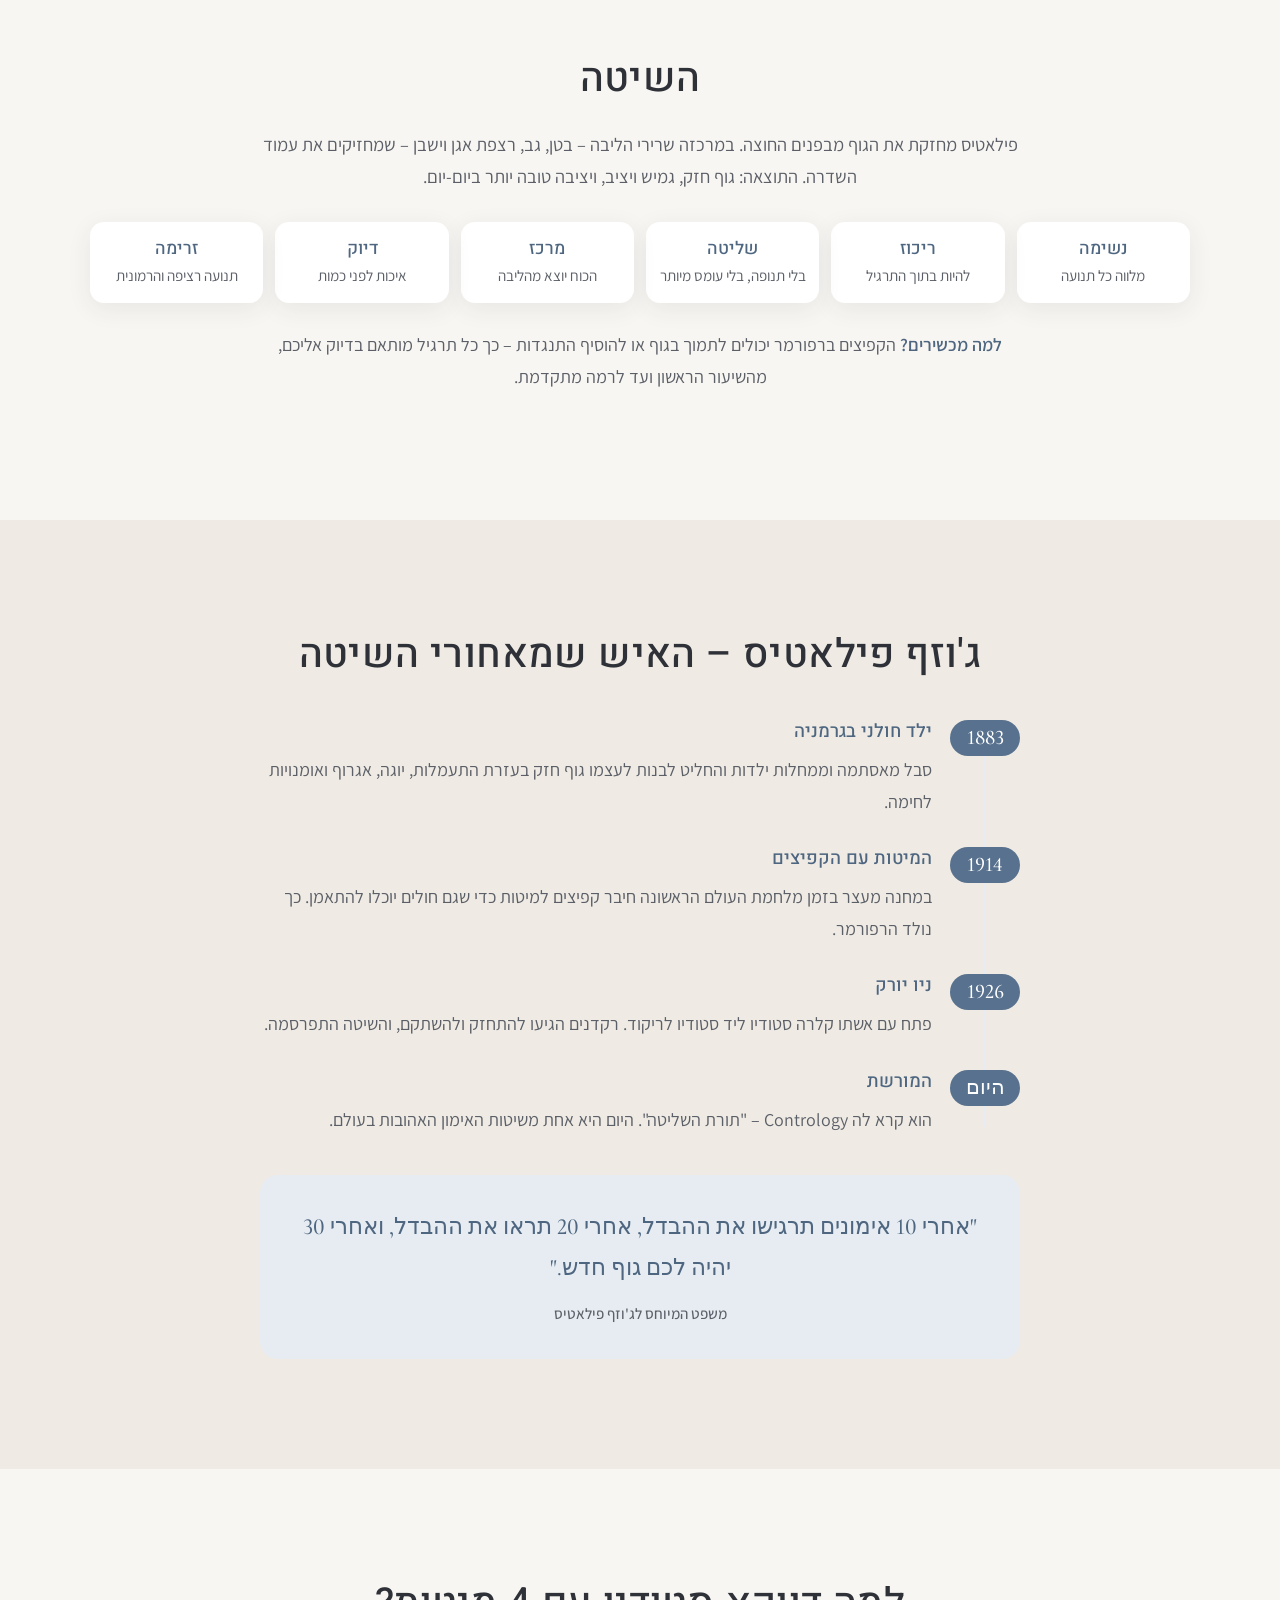
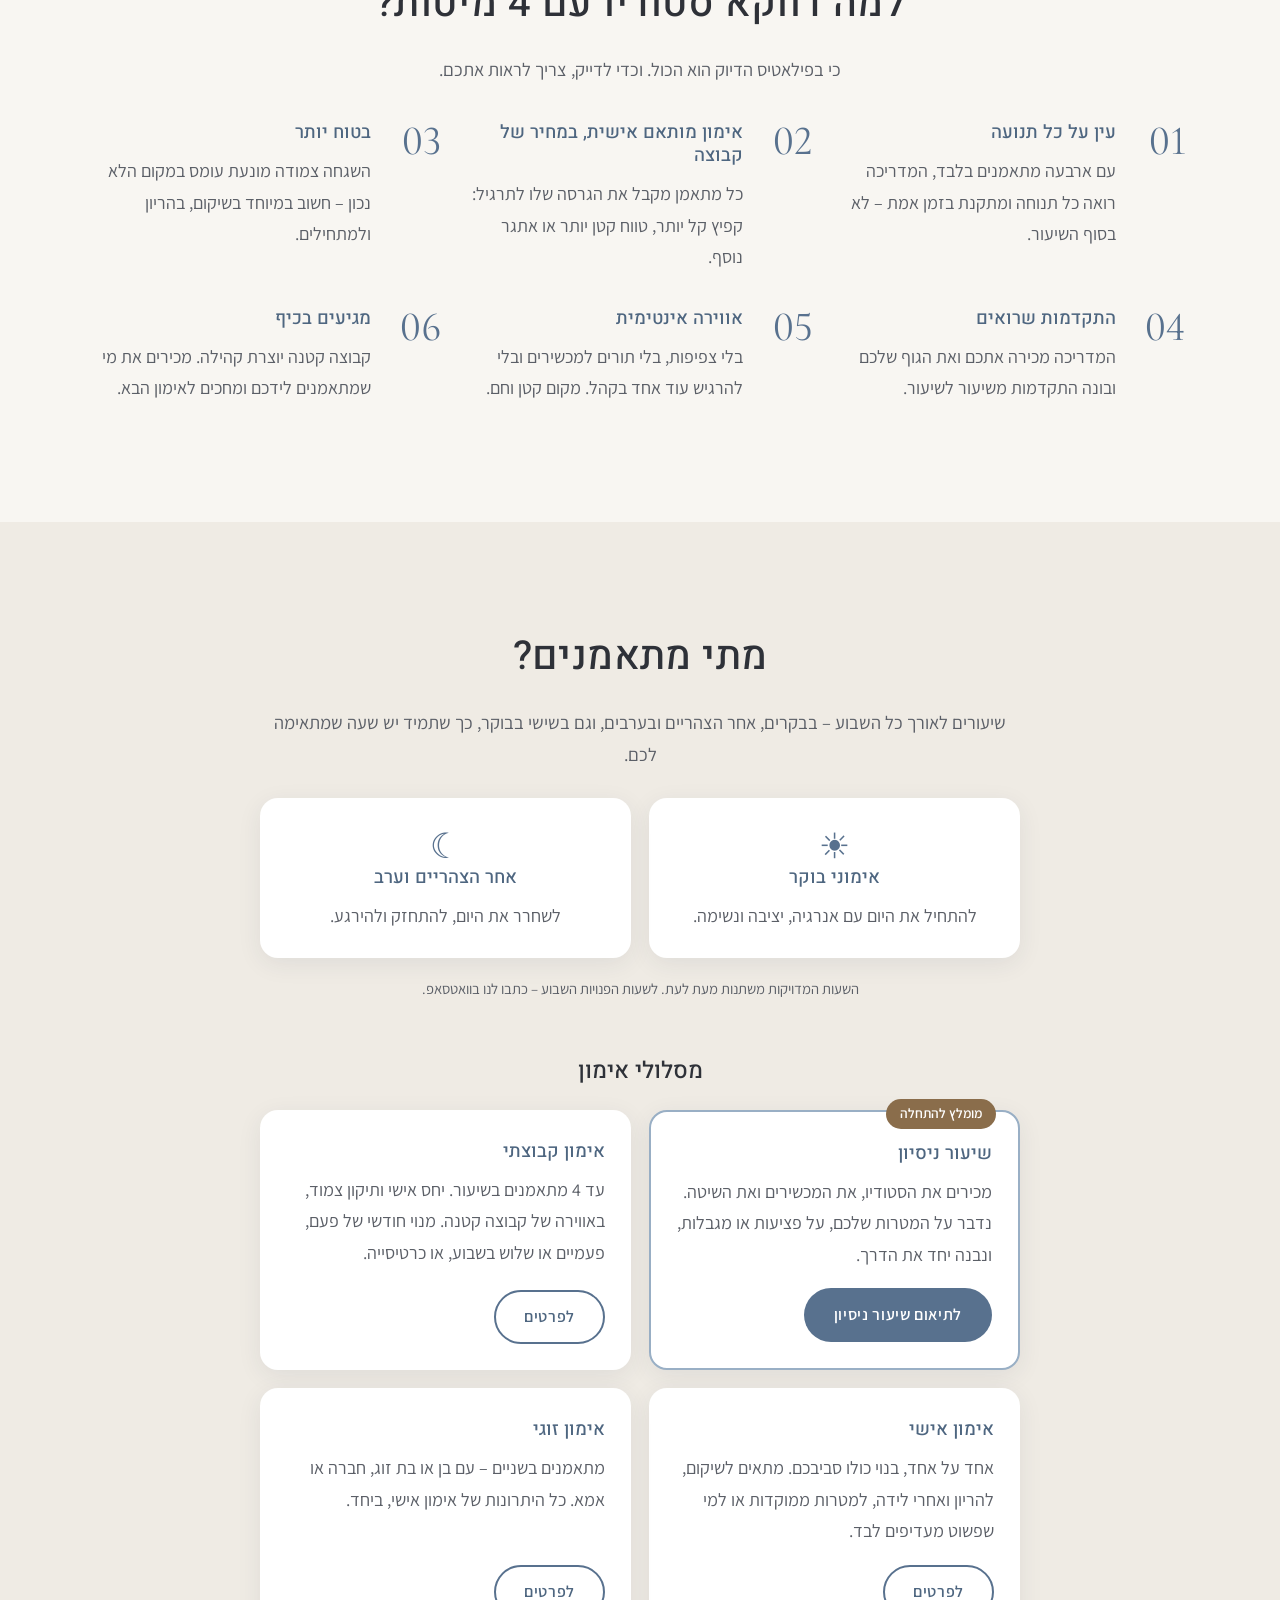
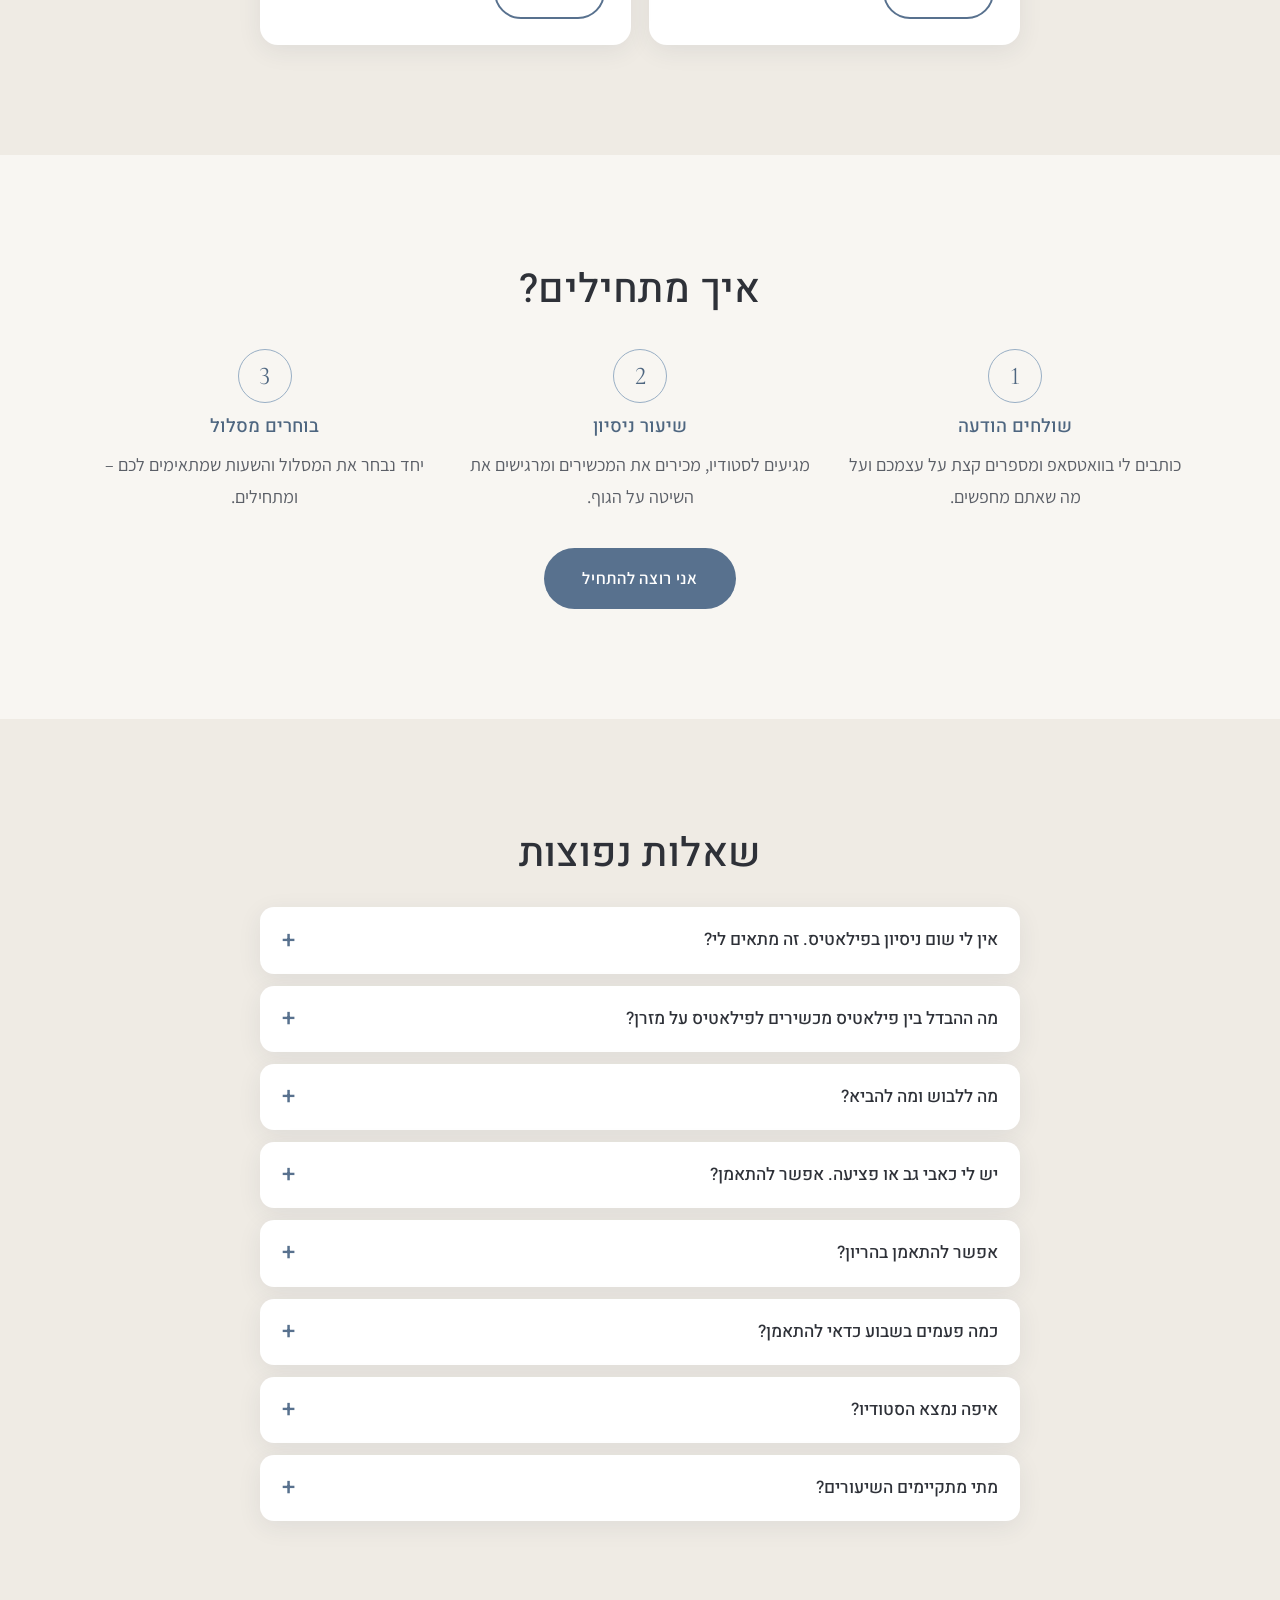
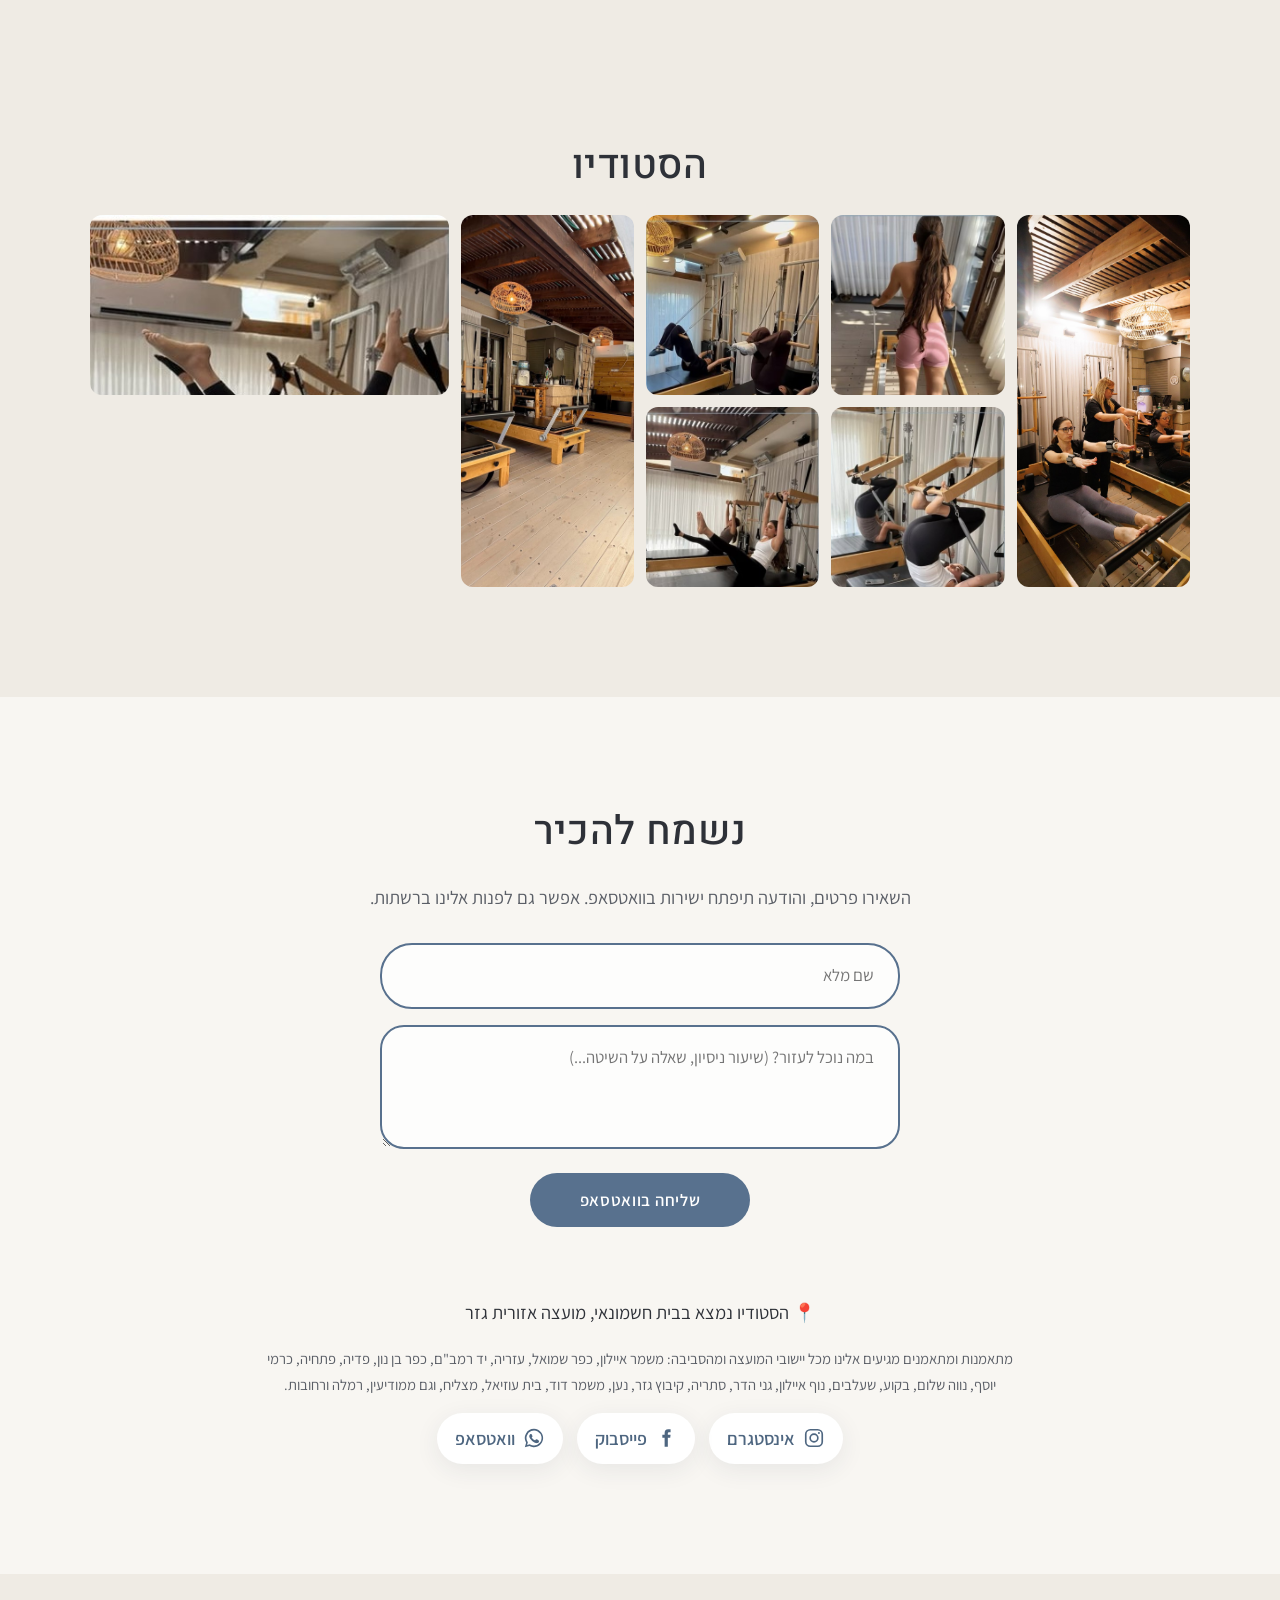
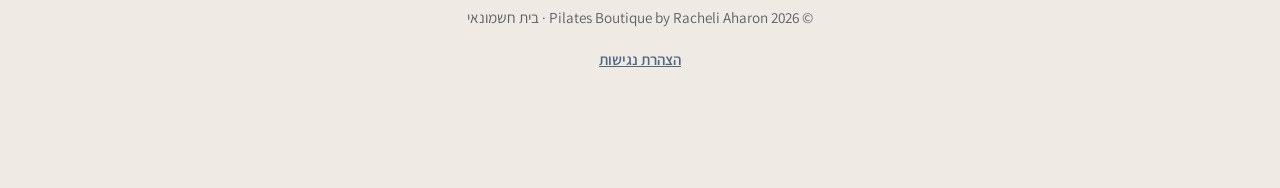
==== commit be9b148a: "Punctuation pass over all site text Co-Authored-By: Claude Opus 5.5 <noreply@anthropic.com> Claude-S" ====
--- a/index.html
+++ b/index.html
@@ -4,7 +4,7 @@
   <meta charset="utf-8">
   <meta name="viewport" content="width=device-width, initial-scale=1">
   <title>פילאטיס מכשירים בבית חשמונאי | מועצה אזורית גזר ומודיעין | Pilates Boutique by Racheli Aharon</title>
-  <meta name="description" content="סטודיו בוטיק לפילאטיס מכשירים (רפורמר) בבית חשמונאי, מועצה אזורית גזר - קרוב למודיעין. 4 מיטות בלבד, אימונים אישיים וקבוצתיים, פילאטיס בהריון ולכאבי גב, בבוקר ובערב.">
+  <meta name="description" content="סטודיו בוטיק לפילאטיס מכשירים (רפורמר) בבית חשמונאי, מועצה אזורית גזר – קרוב למודיעין. 4 מיטות בלבד, אימונים אישיים וקבוצתיים, פילאטיס בהריון ולכאבי גב, בבוקר ובערב.">
   <meta name="keywords" content="פילאטיס מכשירים, פילאטיס רפורמר, סטודיו פילאטיס, פילאטיס בית חשמונאי, פילאטיס מועצה אזורית גזר, פילאטיס גזר, פילאטיס מודיעין, פילאטיס גני הדר, פילאטיס כרמי יוסף, פילאטיס רמלה, פילאטיס בהריון, פילאטיס לכאבי גב, אימון אישי פילאטיס, שיעור ניסיון פילאטיס, פילאטיס שעלבים, פילאטיס נוף איילון, פילאטיס כפר בן נון, פילאטיס משמר איילון, פילאטיס פתחיה, פילאטיס עזריה">
   <link rel="preconnect" href="https://fonts.googleapis.com">
   <link rel="preconnect" href="https://fonts.gstatic.com" crossorigin>
@@ -33,14 +33,14 @@
     "sameAs": ["https://www.instagram.com/pilates.by.racheli/"]
   }
   </script>
-  <link rel="stylesheet" href="styles.css?v=15">
+  <link rel="stylesheet" href="styles.css?v=16">
 </head>
 <body>
 <a class="skip-link" href="#main">דלג לתוכן הראשי</a>
 
 <!-- ===== Header ===== -->
 <header class="site-header">
-  <a href="#top" class="logo" aria-label="Pilates Boutique by Racheli Aharon - לראש העמוד">
+  <a href="#top" class="logo" aria-label="Pilates Boutique by Racheli Aharon – לראש העמוד">
     <!-- לוגו זמני בטקסט. כשיגיע קובץ הלוגו: <img src="images/logo.png" alt="Pilates Boutique by Racheli Aharon" height="54"> -->
     <span class="logo-mark" aria-hidden="true">RA</span>
     <span class="logo-text">
@@ -90,12 +90,12 @@
       <img class="portrait portrait-person" src="images/hero-racheli.jpg" alt="רחלי אהרון בסטודיו" width="1600" height="1600" loading="lazy">
       <h2>היי, אני רחלי</h2>
       <p>
-        ברוכים הבאים לסטודיו שלי - סטודיו בוטיק קטן לפילאטיס מכשירים בבית חשמונאי.
-        בניתי אותו כמקום שבו אפשר לעצור לשעה, לנשום, ולעבוד עם הגוף בצורה מדויקת ונכונה.
+        ברוכים הבאים לסטודיו שלי – סטודיו בוטיק קטן לפילאטיס מכשירים בבית חשמונאי.
+        בניתי אותו כמקום שבו אפשר לעצור לשעה, לנשום ולעבוד עם הגוף בצורה מדויקת ונכונה.
       </p>
       <p>
         בסטודיו ארבע מיטות בלבד, וזו בחירה מכוונת. כשיש לי ארבעה מתאמנים, אני רואה כל תנועה, מתקנת כל תנוחה
-        ומתאימה כל תרגיל - כך שמי שמגיעים בפעם הראשונה ומי שמתאמנים שנים מקבלים בדיוק את מה שהם צריכים.
+        ומתאימה כל תרגיל – כך שמי שמגיעים בפעם הראשונה ומי שמתאמנים שנים מקבלים בדיוק את מה שהם צריכים.
       </p>
       <p>
         אני מאמינה שאימון טוב לא צריך להיות רועש או מתיש. הוא צריך להיות חכם, עקבי ומותאם אליכם.
@@ -115,14 +115,14 @@
         <article class="card"><h3 class="h4">מתחילים מאפס</h3><p>לא צריך ניסיון או כושר קודם. מתחילים בדיוק מהמקום שבו אתם נמצאים.</p></article>
         <article class="card"><h3 class="h4">כאבי גב וצוואר</h3><p>חיזוק הליבה ושיפור היציבה מורידים עומס מעמוד השדרה ומקלים על כאבים כרוניים.</p></article>
         <article class="card"><h3 class="h4">עבודה מול מחשב</h3><p>איזון לשעות הישיבה: פתיחת החזה, חיזוק הגב ושחרור הכתפיים.</p></article>
-        <article class="card"><h3 class="h4">הריון ואחרי לידה</h3><p>אימון מותאם לשלבי ההריון, וחזרה בטוחה לחיזוק הבטן ורצפת האגן אחרי הלידה.</p></article>
+        <article class="card"><h3 class="h4">הריון ואחרי לידה</h3><p>אימון מותאם לשלבי ההריון וחזרה בטוחה לחיזוק הבטן ורצפת האגן אחרי הלידה.</p></article>
         <article class="card"><h3 class="h4">שיקום אחרי פציעה</h3><p>תנועה מבוקרת ותמיכה של הקפיצים מאפשרות לחזור לפעילות בהדרגה ובביטחון.</p></article>
         <article class="card"><h3 class="h4">ספורטאים</h3><p>יציבות, גמישות ושליטה שמשפרות ביצועים ועוזרות למנוע פציעות.</p></article>
-        <article class="card"><h3 class="h4">גיל הזהב</h3><p>שיווי משקל, חוזק עצמות וטווחי תנועה - כדי להמשיך לנוע בחופשיות.</p></article>
+        <article class="card"><h3 class="h4">גיל הזהב</h3><p>שיווי משקל, חוזק עצמות וטווחי תנועה – כדי להמשיך לנוע בחופשיות.</p></article>
         <article class="card"><h3 class="h4">מי שמחפשים שקט</h3><p>שעה של ריכוז ונשימה, בלי מוזיקה רועשת ובלי מראות. רק אתם והתנועה.</p></article>
-        <article class="card"><h3 class="h4">מי שכבר מתאמנים</h3><p>תוספת מושלמת לריצה, לחדר כושר או ליוגה - חיזוק עמוק שמשלים כל אימון אחר.</p></article>
-      </div>
-      <p class="fine-print center">במקרה של מצב רפואי, הריון או פציעה - ספרו לנו מראש, ובמידת הצורך התייעצו עם הרופא.</p>
+        <article class="card"><h3 class="h4">מי שכבר מתאמנים</h3><p>תוספת מושלמת לריצה, לחדר כושר או ליוגה – חיזוק עמוק שמשלים כל אימון אחר.</p></article>
+      </div>
+      <p class="fine-print center">במקרה של מצב רפואי, הריון או פציעה – ספרו לנו מראש, ובמידת הצורך התייעצו עם הרופא.</p>
     </div>
   </section>
 
@@ -131,7 +131,7 @@
     <div class="container">
       <h2 class="center">השיטה</h2>
       <p class="lead center narrow">
-        פילאטיס מחזקת את הגוף מבפנים החוצה. במרכזה שרירי הליבה - בטן, גב, רצפת אגן וישבן - שמחזיקים את עמוד השדרה.
+        פילאטיס מחזקת את הגוף מבפנים החוצה. במרכזה שרירי הליבה – בטן, גב, רצפת אגן וישבן – שמחזיקים את עמוד השדרה.
         התוצאה: גוף חזק, גמיש ויציב, ויציבה טובה יותר ביום-יום.
       </p>
       <div class="principles">
@@ -143,7 +143,7 @@
         <div><h3 class="h4">זרימה</h3><p>תנועה רציפה והרמונית</p></div>
       </div>
       <p class="center narrow machines">
-        <strong>למה מכשירים?</strong> הקפיצים ברפורמר יכולים לתמוך בגוף או להוסיף התנגדות - כך כל תרגיל מותאם בדיוק אליכם,
+        <strong>למה מכשירים?</strong> הקפיצים ברפורמר יכולים לתמוך בגוף או להוסיף התנגדות – כך כל תרגיל מותאם בדיוק אליכם,
         מהשיעור הראשון ועד לרמה מתקדמת.
       </p>
     </div>
@@ -152,16 +152,16 @@
   <!-- ===== Founder ===== -->
   <section id="founder" class="section section-tint">
     <div class="container narrow">
-      <h2 class="center">ג'וזף פילאטיס - האיש שמאחורי השיטה</h2>
+      <h2 class="center">ג'וזף פילאטיס – האיש שמאחורי השיטה</h2>
       <ol class="timeline">
         <li><span class="tl-year">1883</span><div><h3 class="h4">ילד חולני בגרמניה</h3>
-          <p>סבל מאסתמה ומחלות ילדות, והחליט לבנות לעצמו גוף חזק - מהתעמלות, יוגה, אגרוף ואומנויות לחימה.</p></div></li>
+          <p>סבל מאסתמה וממחלות ילדות והחליט לבנות לעצמו גוף חזק בעזרת התעמלות, יוגה, אגרוף ואומנויות לחימה.</p></div></li>
         <li><span class="tl-year">1914</span><div><h3 class="h4">המיטות עם הקפיצים</h3>
           <p>במחנה מעצר בזמן מלחמת העולם הראשונה חיבר קפיצים למיטות כדי שגם חולים יוכלו להתאמן. כך נולד הרפורמר.</p></div></li>
         <li><span class="tl-year">1926</span><div><h3 class="h4">ניו יורק</h3>
           <p>פתח עם אשתו קלרה סטודיו ליד סטודיו לריקוד. רקדנים הגיעו להתחזק ולהשתקם, והשיטה התפרסמה.</p></div></li>
         <li><span class="tl-year">היום</span><div><h3 class="h4">המורשת</h3>
-          <p>הוא קרא לה Contrology - "תורת השליטה". היום היא אחת משיטות האימון האהובות בעולם.</p></div></li>
+          <p>הוא קרא לה Contrology – "תורת השליטה". היום היא אחת משיטות האימון האהובות בעולם.</p></div></li>
       </ol>
       <blockquote class="quote">
         "אחרי 10 אימונים תרגישו את ההבדל, אחרי 20 תראו את ההבדל, ואחרי 30 יהיה לכם גוף חדש."
@@ -174,14 +174,14 @@
   <section id="small" class="section">
     <div class="container">
       <h2 class="center">למה דווקא סטודיו עם 4 מיטות?</h2>
-      <p class="lead center narrow">כי בפילאטיס, הדיוק הוא הכול. וכדי לדייק, צריך לראות אתכם.</p>
+      <p class="lead center narrow">כי בפילאטיס הדיוק הוא הכול. וכדי לדייק, צריך לראות אתכם.</p>
       <div class="grid grid-2 benefits">
-        <article class="benefit"><span class="benefit-num">01</span><div><h3 class="h4">עין על כל תנועה</h3><p>עם ארבעה מתאמנים בלבד, המדריכה רואה כל תנוחה ומתקנת בזמן אמת - לא בסוף השיעור.</p></div></article>
+        <article class="benefit"><span class="benefit-num">01</span><div><h3 class="h4">עין על כל תנועה</h3><p>עם ארבעה מתאמנים בלבד, המדריכה רואה כל תנוחה ומתקנת בזמן אמת – לא בסוף השיעור.</p></div></article>
         <article class="benefit"><span class="benefit-num">02</span><div><h3 class="h4">אימון מותאם אישית, במחיר של קבוצה</h3><p>כל מתאמן מקבל את הגרסה שלו לתרגיל: קפיץ קל יותר, טווח קטן יותר או אתגר נוסף.</p></div></article>
-        <article class="benefit"><span class="benefit-num">03</span><div><h3 class="h4">בטוח יותר</h3><p>השגחה צמודה מונעת עומס במקום הלא נכון - חשוב במיוחד בשיקום, בהריון ולמתחילים.</p></div></article>
-        <article class="benefit"><span class="benefit-num">04</span><div><h3 class="h4">התקדמות שרואים</h3><p>המדריכה מכירה אתכם ואת הגוף שלכם, ובונה התקדמות משיעור לשיעור.</p></div></article>
+        <article class="benefit"><span class="benefit-num">03</span><div><h3 class="h4">בטוח יותר</h3><p>השגחה צמודה מונעת עומס במקום הלא נכון – חשוב במיוחד בשיקום, בהריון ולמתחילים.</p></div></article>
+        <article class="benefit"><span class="benefit-num">04</span><div><h3 class="h4">התקדמות שרואים</h3><p>המדריכה מכירה אתכם ואת הגוף שלכם ובונה התקדמות משיעור לשיעור.</p></div></article>
         <article class="benefit"><span class="benefit-num">05</span><div><h3 class="h4">אווירה אינטימית</h3><p>בלי צפיפות, בלי תורים למכשירים ובלי להרגיש עוד אחד בקהל. מקום קטן וחם.</p></div></article>
-        <article class="benefit"><span class="benefit-num">06</span><div><h3 class="h4">מגיעים בכיף</h3><p>קבוצה קטנה יוצרת קהילה. מכירים את מי שמתאמנים לידכם, ומחכים לאימון הבא.</p></div></article>
+        <article class="benefit"><span class="benefit-num">06</span><div><h3 class="h4">מגיעים בכיף</h3><p>קבוצה קטנה יוצרת קהילה. מכירים את מי שמתאמנים לידכם ומחכים לאימון הבא.</p></div></article>
       </div>
     </div>
   </section>
@@ -190,7 +190,7 @@
   <section id="times" class="section section-tint">
     <div class="container narrow center">
       <h2>מתי מתאמנים?</h2>
-      <p class="lead">שיעורים לאורך כל השבוע - בבקרים, אחר הצהריים ובערבים, וגם בשישי בבוקר. כך שתמיד יש שעה שמתאימה לכם.</p>
+      <p class="lead">שיעורים לאורך כל השבוע – בבקרים, אחר הצהריים ובערבים, וגם בשישי בבוקר, כך שתמיד יש שעה שמתאימה לכם.</p>
       <div class="grid grid-2 times">
         <article class="card time-card">
           <span class="time-icon" aria-hidden="true">☀</span>
@@ -203,7 +203,7 @@
           <p>לשחרר את היום, להתחזק ולהירגע.</p>
         </article>
       </div>
-      <p class="fine-print">השעות המדויקות משתנות מעת לעת. לשעות הפנויות השבוע - כתבו לנו בוואטסאפ.</p>
+      <p class="fine-print">השעות המדויקות משתנות מעת לעת. לשעות הפנויות השבוע – כתבו לנו בוואטסאפ.</p>
 
       <h3 class="sub-title" id="tracks">מסלולי אימון</h3>
       <div class="tracks">
@@ -225,7 +225,7 @@
         </article>
         <article class="track">
           <h3 class="h4">אימון זוגי</h3>
-          <p>מתאמנים בשניים - עם בן או בת זוג, חברה או אמא. כל היתרונות של אימון אישי, ביחד.</p>
+          <p>מתאמנים בשניים – עם בן או בת זוג, חברה או אמא. כל היתרונות של אימון אישי, ביחד.</p>
           <a class="btn btn-outline" data-wa data-msg="היי רחלי, אשמח לפרטים על אימון זוגי">לפרטים</a>
         </article>
       </div>
@@ -237,9 +237,9 @@
     <div class="container center">
       <h2>איך מתחילים?</h2>
       <ol class="steps">
-        <li><span class="step-num">1</span><h3 class="h4">שולחים הודעה</h3><p>כותבים לי בוואטסאפ, ומספרים קצת על עצמכם ועל מה שאתם מחפשים.</p></li>
+        <li><span class="step-num">1</span><h3 class="h4">שולחים הודעה</h3><p>כותבים לי בוואטסאפ ומספרים קצת על עצמכם ועל מה שאתם מחפשים.</p></li>
         <li><span class="step-num">2</span><h3 class="h4">שיעור ניסיון</h3><p>מגיעים לסטודיו, מכירים את המכשירים ומרגישים את השיטה על הגוף.</p></li>
-        <li><span class="step-num">3</span><h3 class="h4">בוחרים מסלול</h3><p>יחד נבחר את המסלול והשעות שמתאימים לכם - ומתחילים.</p></li>
+        <li><span class="step-num">3</span><h3 class="h4">בוחרים מסלול</h3><p>יחד נבחר את המסלול והשעות שמתאימים לכם – ומתחילים.</p></li>
       </ol>
       <a class="btn btn-primary" data-wa data-msg="היי רחלי, אשמח לתאם שיעור ניסיון 🙂">אני רוצה להתחיל</a>
     </div>
@@ -256,11 +256,11 @@
         </details>
         <details>
           <summary>מה ההבדל בין פילאטיס מכשירים לפילאטיס על מזרן?</summary>
-          <p>על המזרן עובדים עם משקל הגוף בלבד. במכשירים, הקפיצים יכולים לתמוך בגוף או להוסיף התנגדות, ולכן אפשר לדייק יותר, לגוון יותר ולהתאים את האימון לכל מצב - ממתחילים ושיקום ועד מתאמנים מתקדמים.</p>
+          <p>על המזרן עובדים עם משקל הגוף בלבד. במכשירים הקפיצים יכולים לתמוך בגוף או להוסיף התנגדות, ולכן אפשר לדייק יותר, לגוון יותר ולהתאים את האימון לכל מצב – ממתחילים ושיקום ועד מתאמנים מתקדמים.</p>
         </details>
         <details>
           <summary>מה ללבוש ומה להביא?</summary>
-          <p>בגדי ספורט נוחים וצמודים לגוף, כדי שאוכל לראות את התנועה. מומלץ גרביים עם גריפ, ובקבוק מים. את כל השאר יש בסטודיו.</p>
+          <p>בגדי ספורט נוחים וצמודים לגוף, כדי שאוכל לראות את התנועה. מומלץ להביא גרביים עם גריפ ובקבוק מים. את כל השאר יש בסטודיו.</p>
         </details>
         <details>
           <summary>יש לי כאבי גב או פציעה. אפשר להתאמן?</summary>
@@ -268,7 +268,7 @@
         </details>
         <details>
           <summary>אפשר להתאמן בהריון?</summary>
-          <p>כן, באישור רופא ובהתאמה לשלב ההריון. גם אחרי הלידה פילאטיס הוא דרך מצוינת לחזק מחדש את הבטן ואת רצפת האגן, בהדרגה ובבטחה.</p>
+          <p>כן, באישור רופא ובהתאמה לשלב ההריון. גם אחרי הלידה, פילאטיס הוא דרך מצוינת לחזק מחדש את הבטן ואת רצפת האגן, בהדרגה ובבטחה.</p>
         </details>
         <details>
           <summary>כמה פעמים בשבוע כדאי להתאמן?</summary>
@@ -276,7 +276,7 @@
         </details>
         <details>
           <summary>איפה נמצא הסטודיו?</summary>
-          <p>בבית חשמונאי שבמועצה אזורית גזר - כמה דקות נסיעה מכרמי יוסף, כפר בן נון, יד רמב"ם, פתחיה, שעלבים, נוף איילון, משמר איילון וממודיעין. את הכתובת המדויקת נשלח בוואטסאפ כשתקבעו שיעור.</p>
+          <p>בבית חשמונאי שבמועצה אזורית גזר – כמה דקות נסיעה מכרמי יוסף, כפר בן נון, יד רמב"ם, פתחיה, שעלבים, נוף איילון, משמר איילון וממודיעין. את הכתובת המדויקת נשלח בוואטסאפ כשתקבעו שיעור.</p>
         </details>
         <details>
           <summary>מתי מתקיימים השיעורים?</summary>
@@ -321,7 +321,7 @@
         <div class="ph ph-tall"><img src="images/studio-class.jpg" alt="רחלי מדריכה אימון רפורמר בקבוצה קטנה" loading="lazy"></div>
         <div class="ph"><img src="images/studio-1.jpg" alt="מתאמנת על הרפורמר" loading="lazy"></div>
         <div class="ph"><img src="images/studio-3.jpg" alt="אימון זוגי בסטודיו" loading="lazy"></div>
-        <div class="ph ph-tall"><img src="images/studio-day.jpg" alt="סטודיו פילאטיס מכשירים בבית חשמונאי באור יום - מיטות רפורמר תחת פרגולת עץ" loading="lazy"></div>
+        <div class="ph ph-tall"><img src="images/studio-day.jpg" alt="סטודיו פילאטיס מכשירים בבית חשמונאי באור יום – מיטות רפורמר תחת פרגולת עץ" loading="lazy"></div>
         <div class="ph ph-wide"><img src="images/studio-4.jpg" alt="תרגיל רגליים ברצועות על הרפורמר" loading="lazy"></div>
         <div class="ph"><img src="images/studio-2.jpg" alt="אימון על מכשיר הטאוור בסטודיו" loading="lazy"></div>
         <div class="ph"><img src="images/studio-5.jpg" alt="אימון בסטודיו" loading="lazy"></div>
@@ -333,7 +333,7 @@
   <section id="contact" class="section contact">
     <div class="container narrow center">
       <h2>נשמח להכיר</h2>
-      <p class="lead">השאירו פרטים והודעה תיפתח ישירות בוואטסאפ, או פנו אלינו ברשתות.</p>
+      <p class="lead">השאירו פרטים, והודעה תיפתח ישירות בוואטסאפ. אפשר גם לפנות אלינו ברשתות.</p>
       <form class="wa-form" novalidate>
         <label class="sr-only" for="f-name">שם מלא</label>
         <input id="f-name" name="name" type="text" placeholder="שם מלא" autocomplete="name" required>
@@ -393,7 +393,7 @@
   <a href="accessibility.html">הצהרת נגישות</a>
 </div>
 
-<script src="config.js?v=13"></script>
-<script src="script.js?v=11"></script>
+<script src="config.js?v=16"></script>
+<script src="script.js?v=16"></script>
 </body>
 </html>
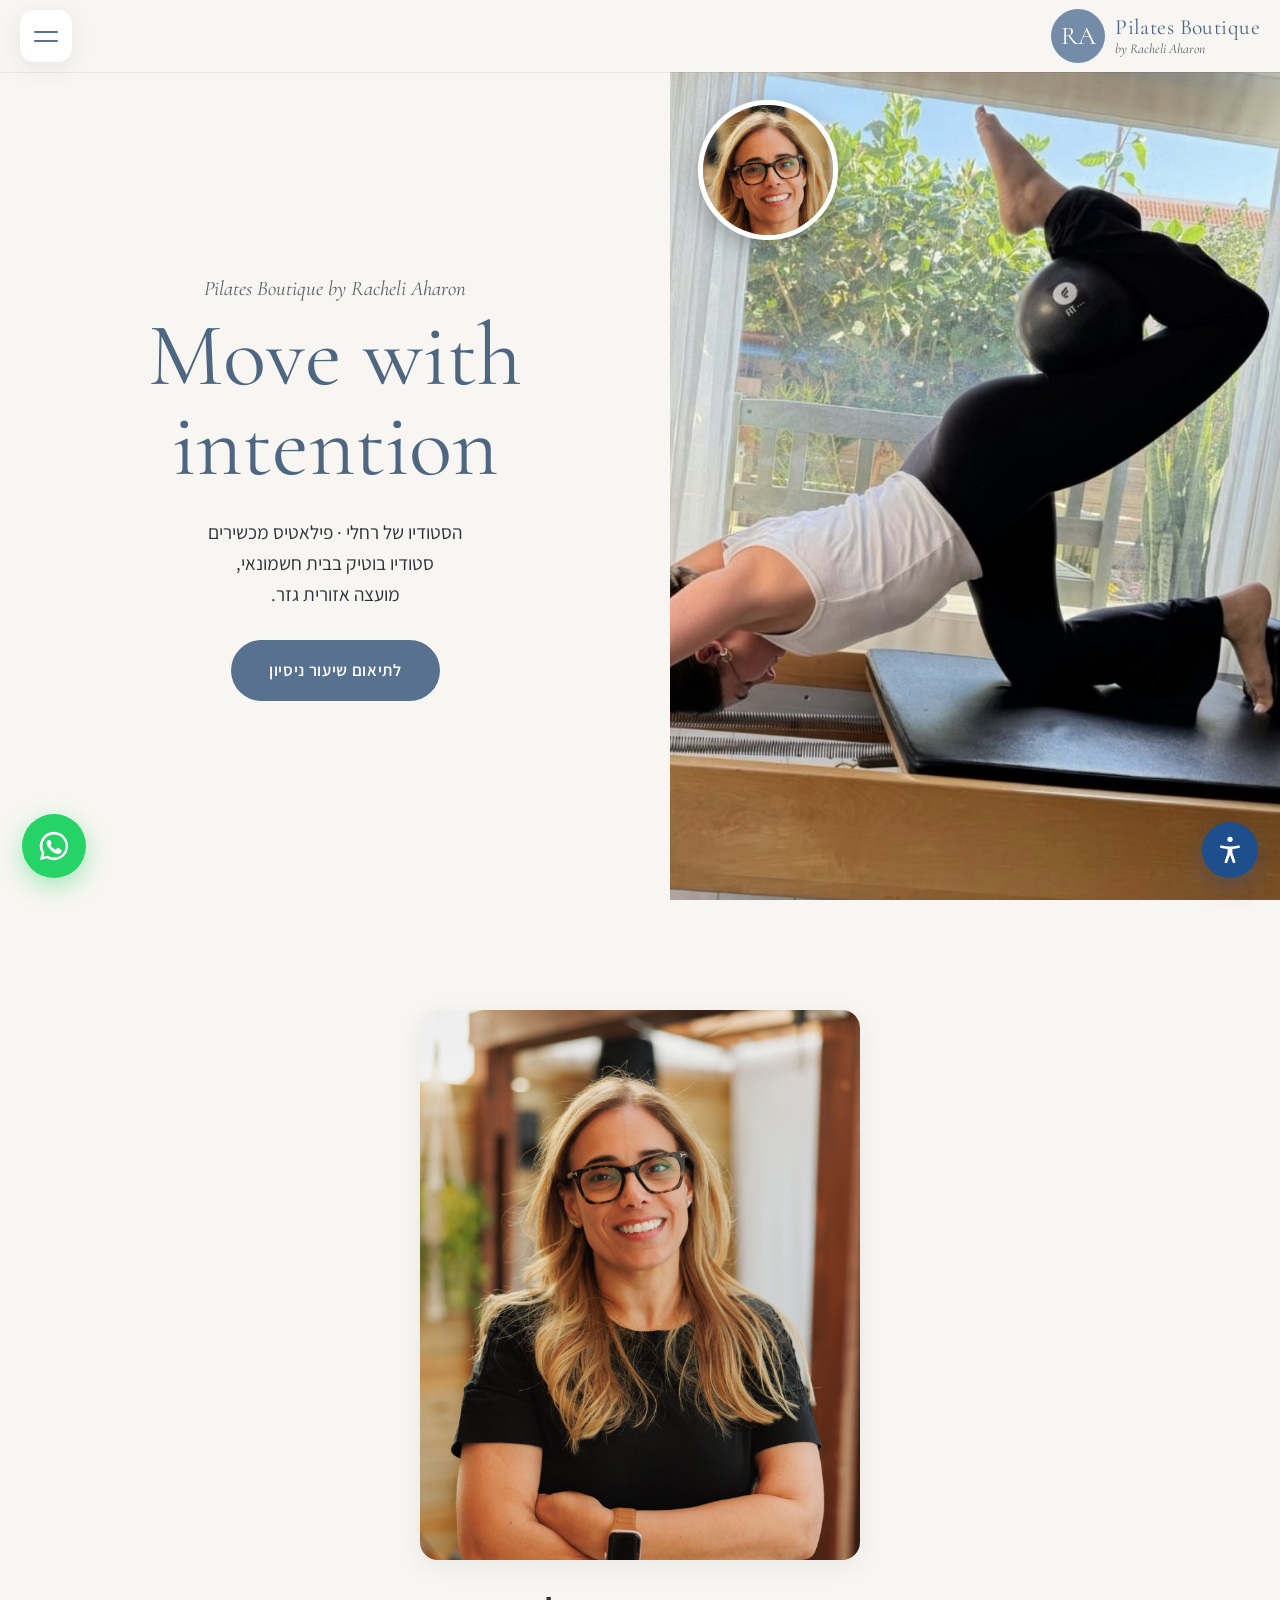
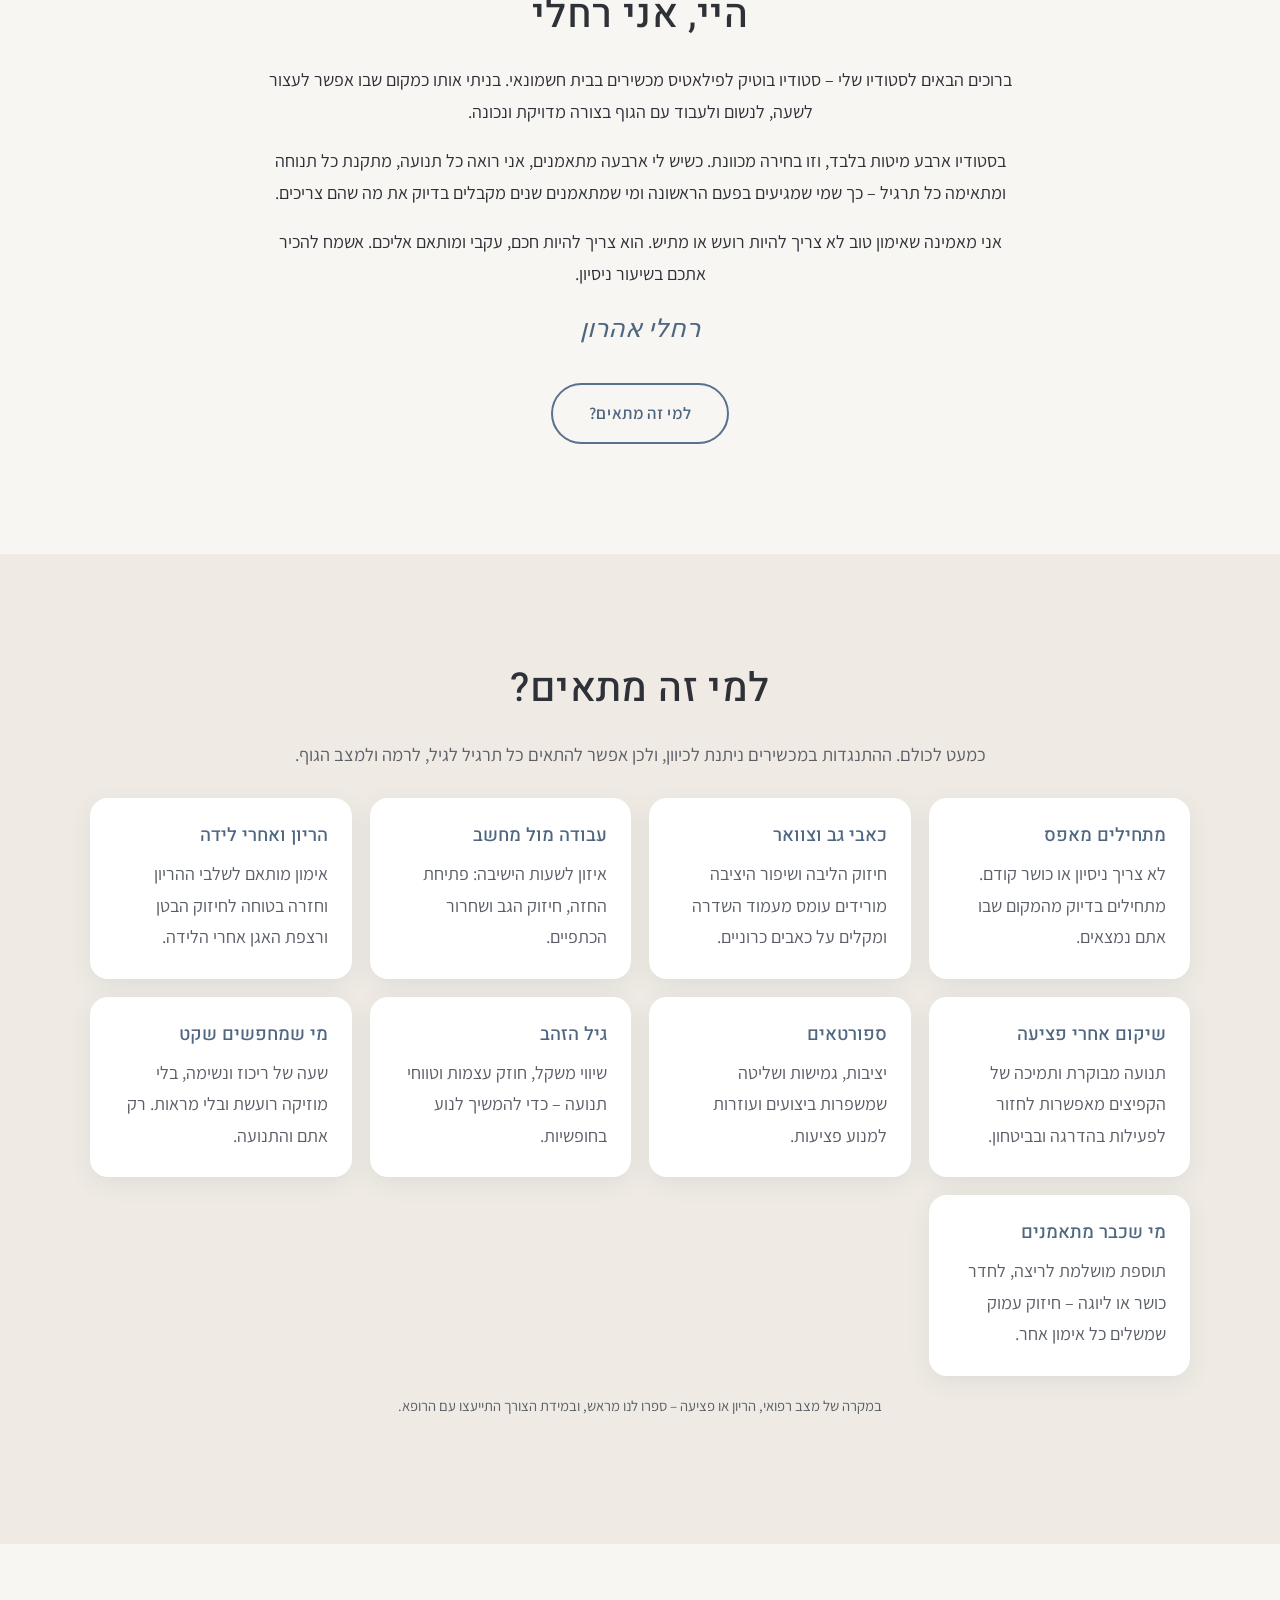
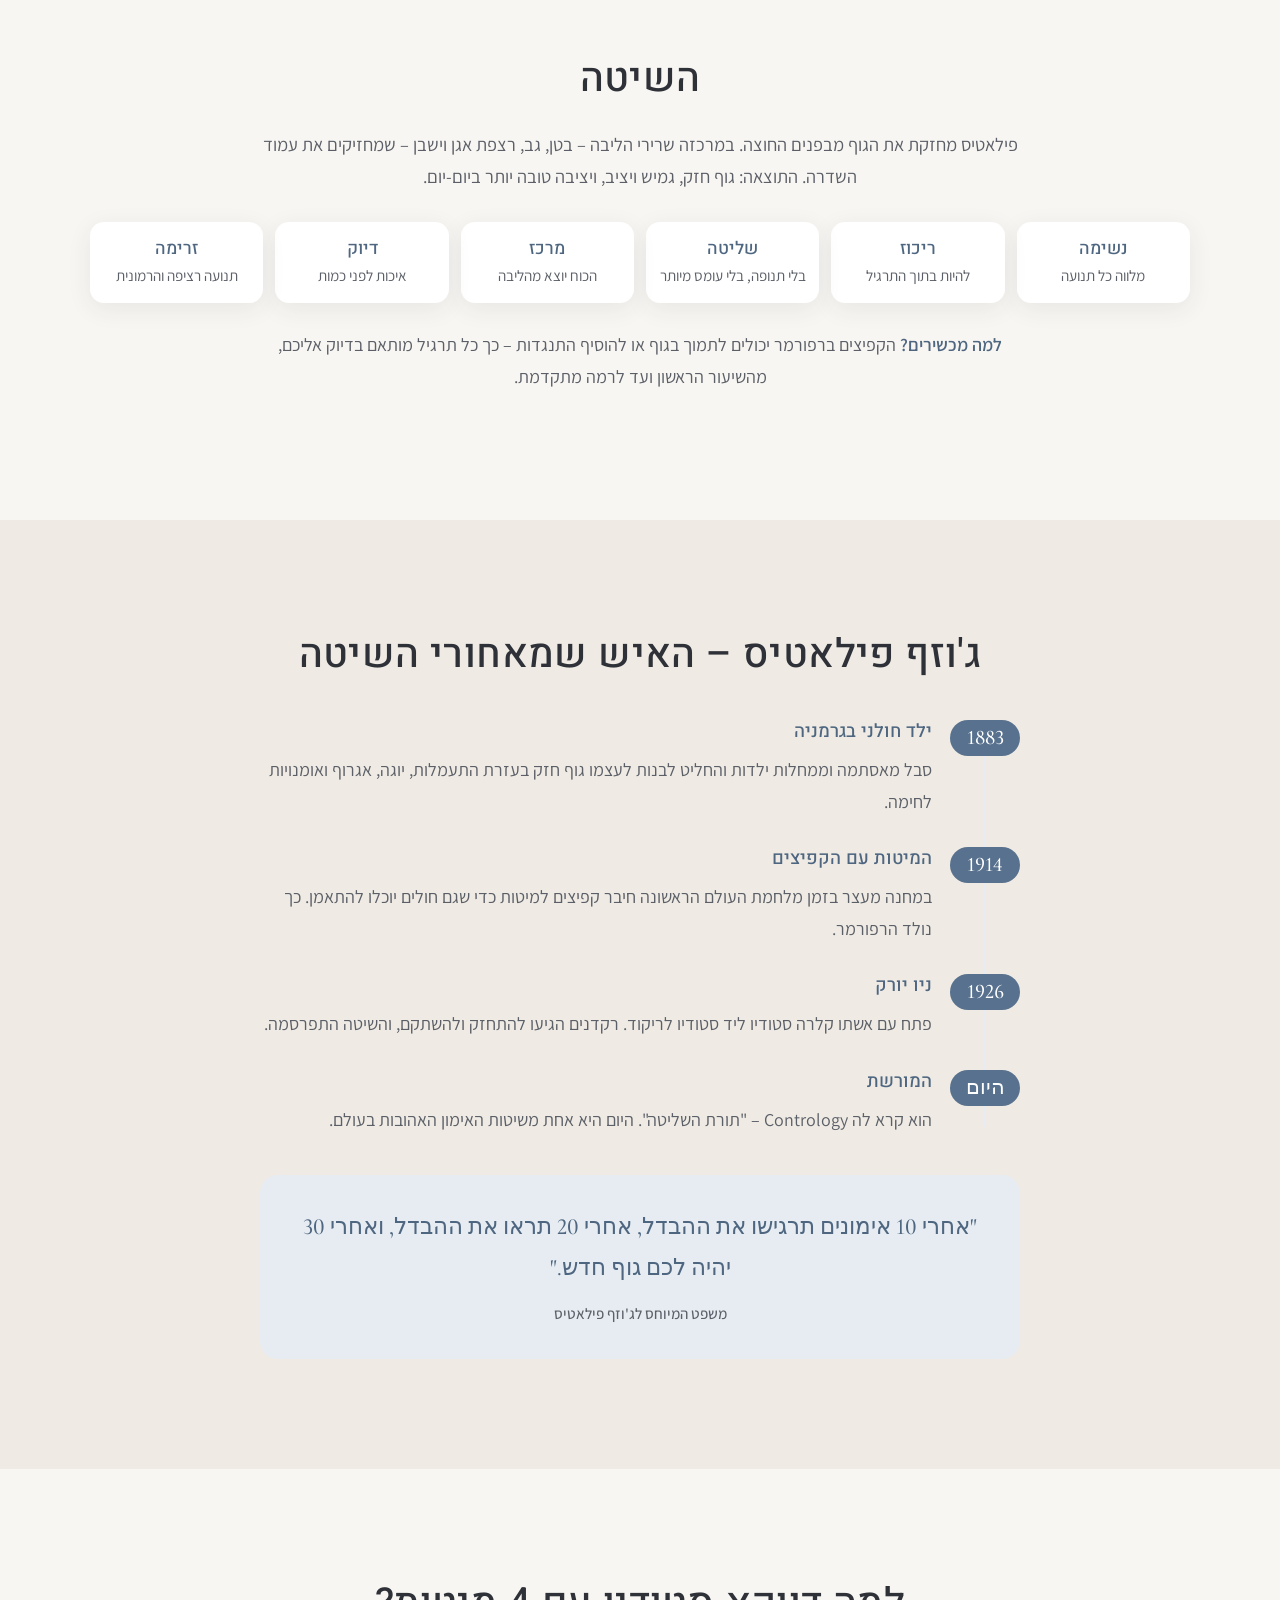
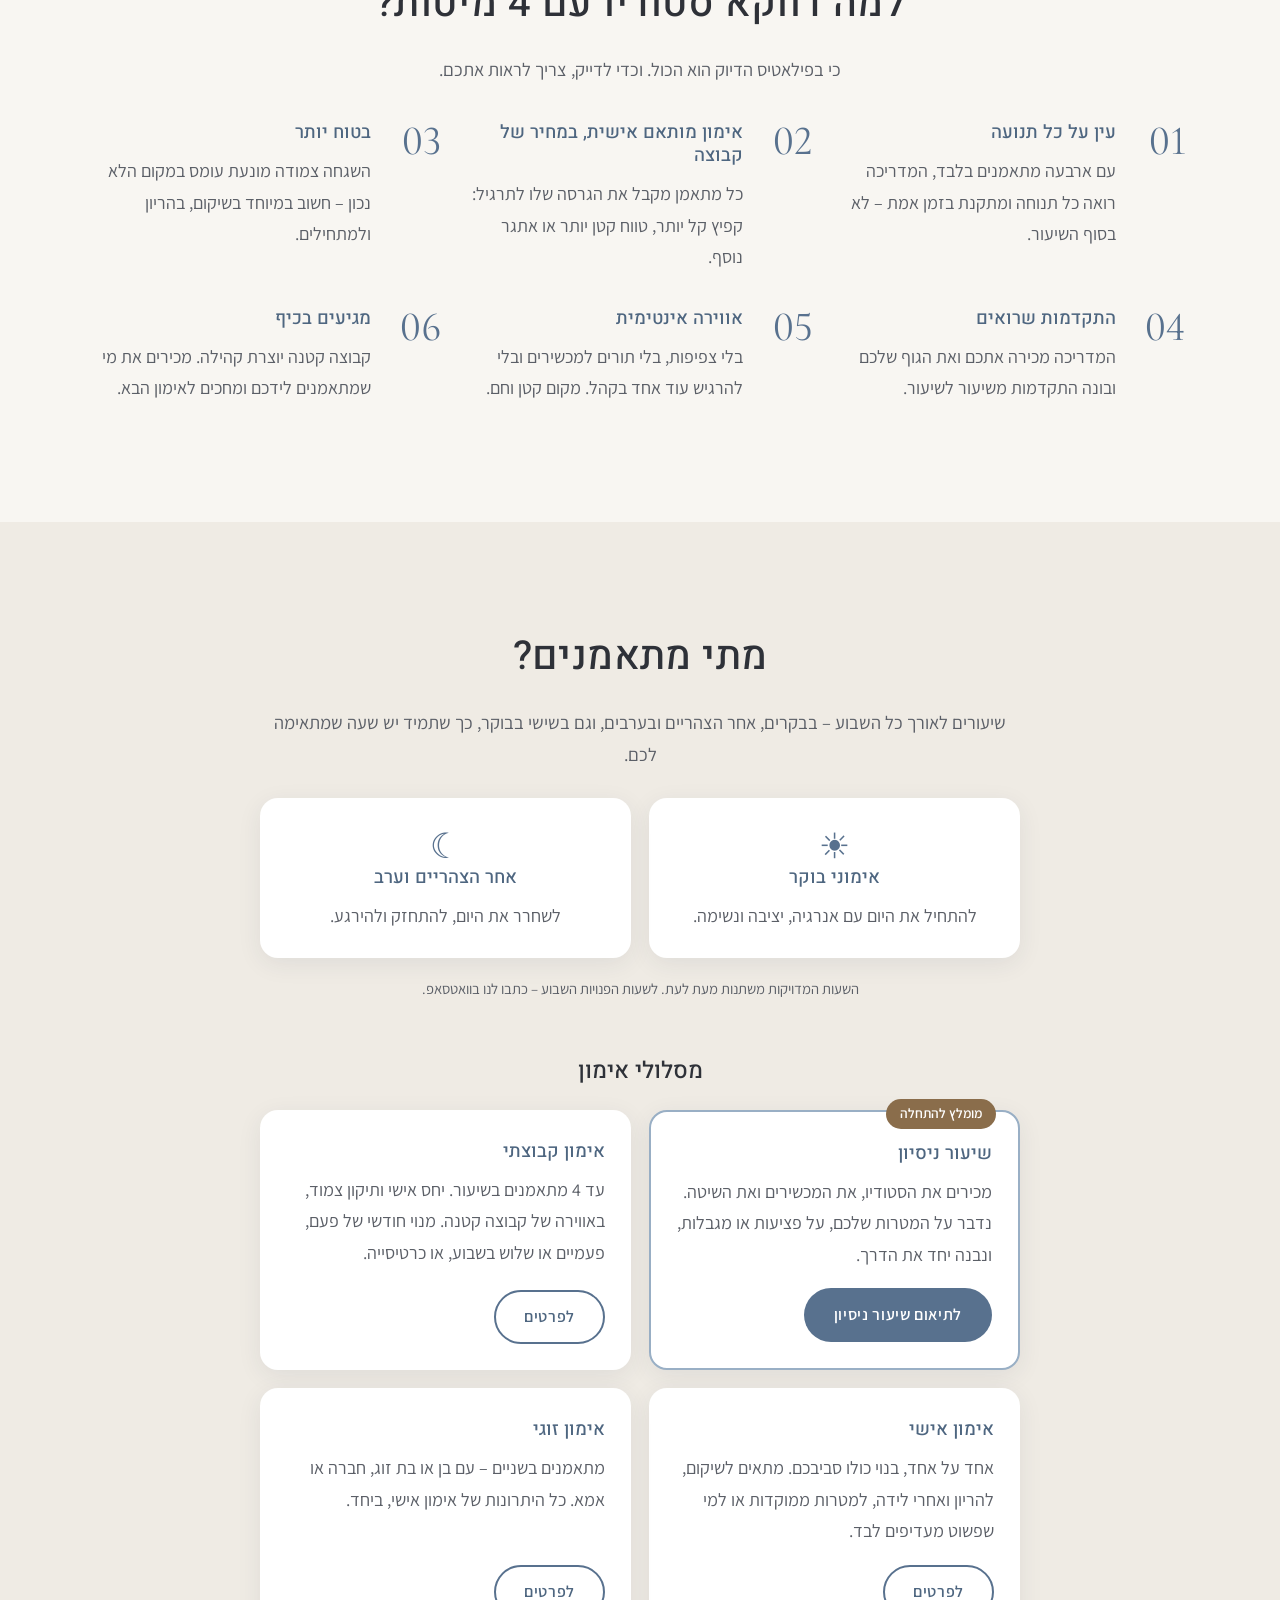
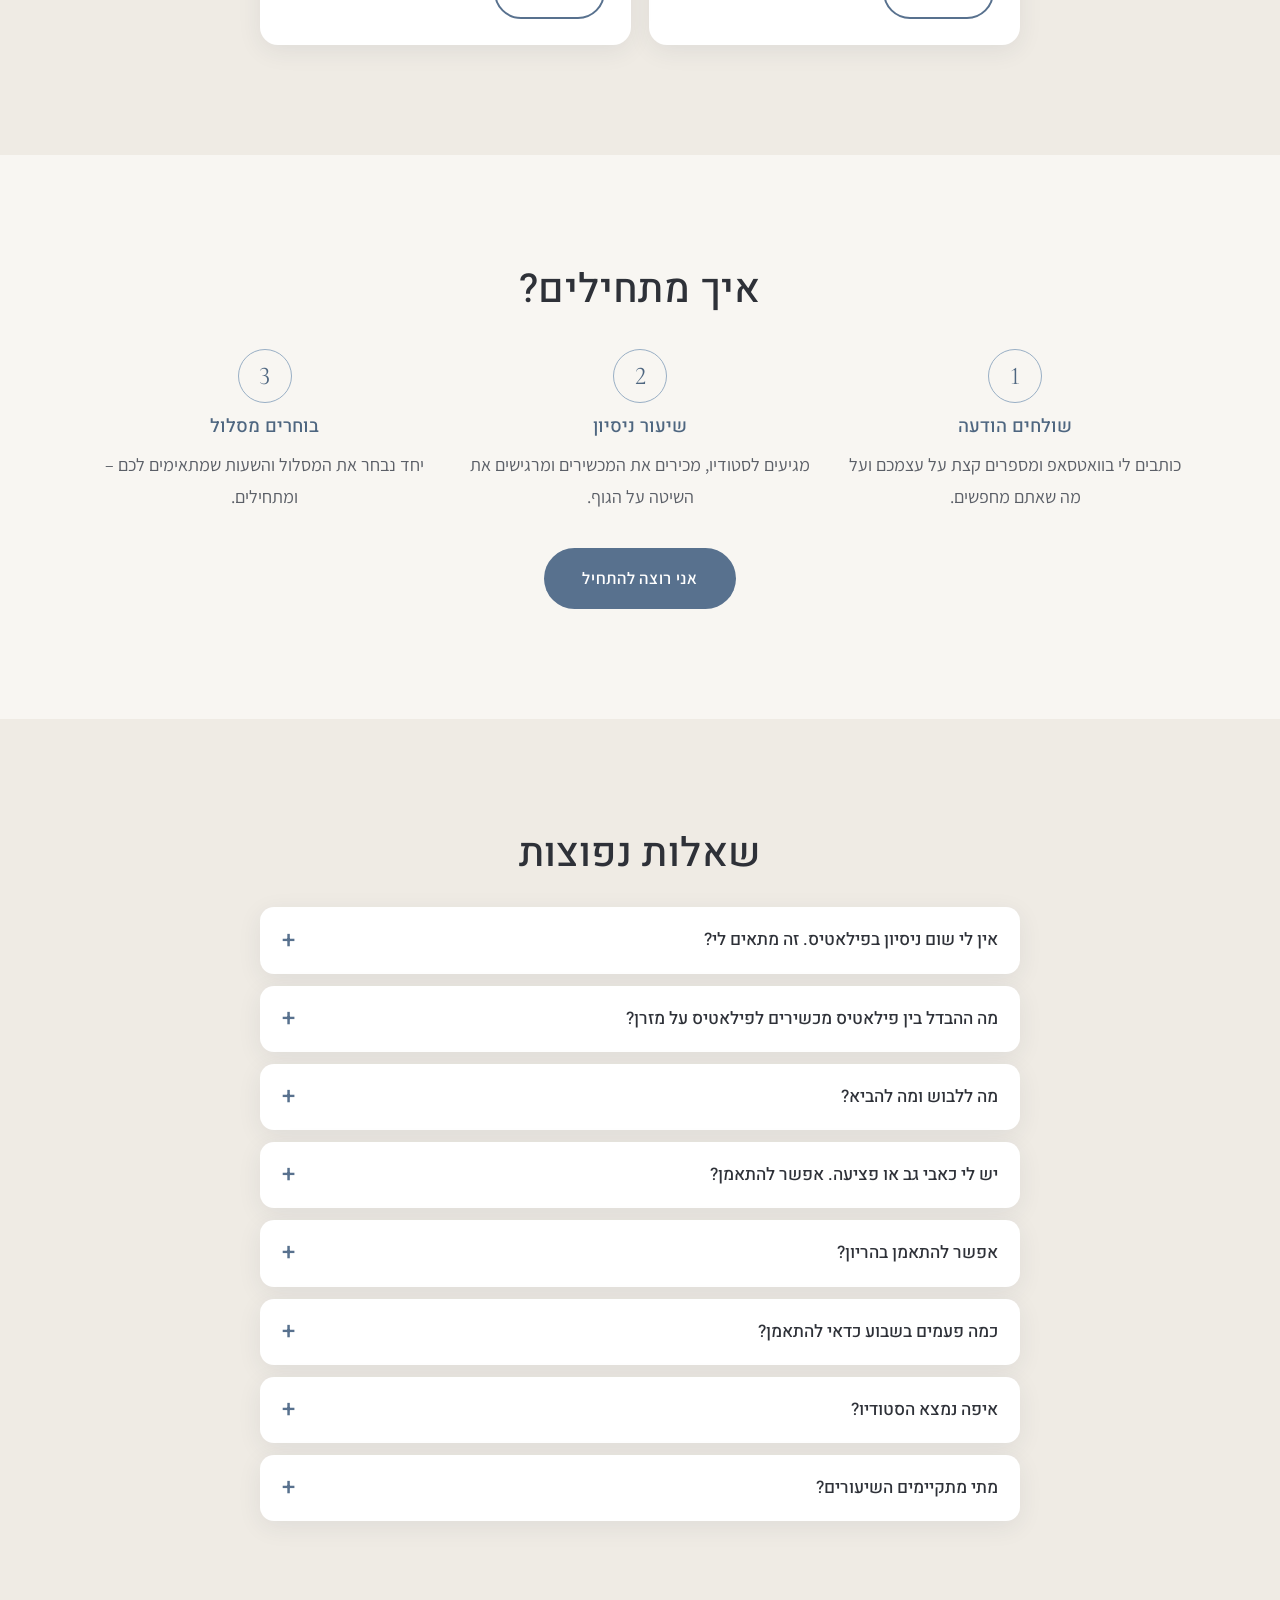
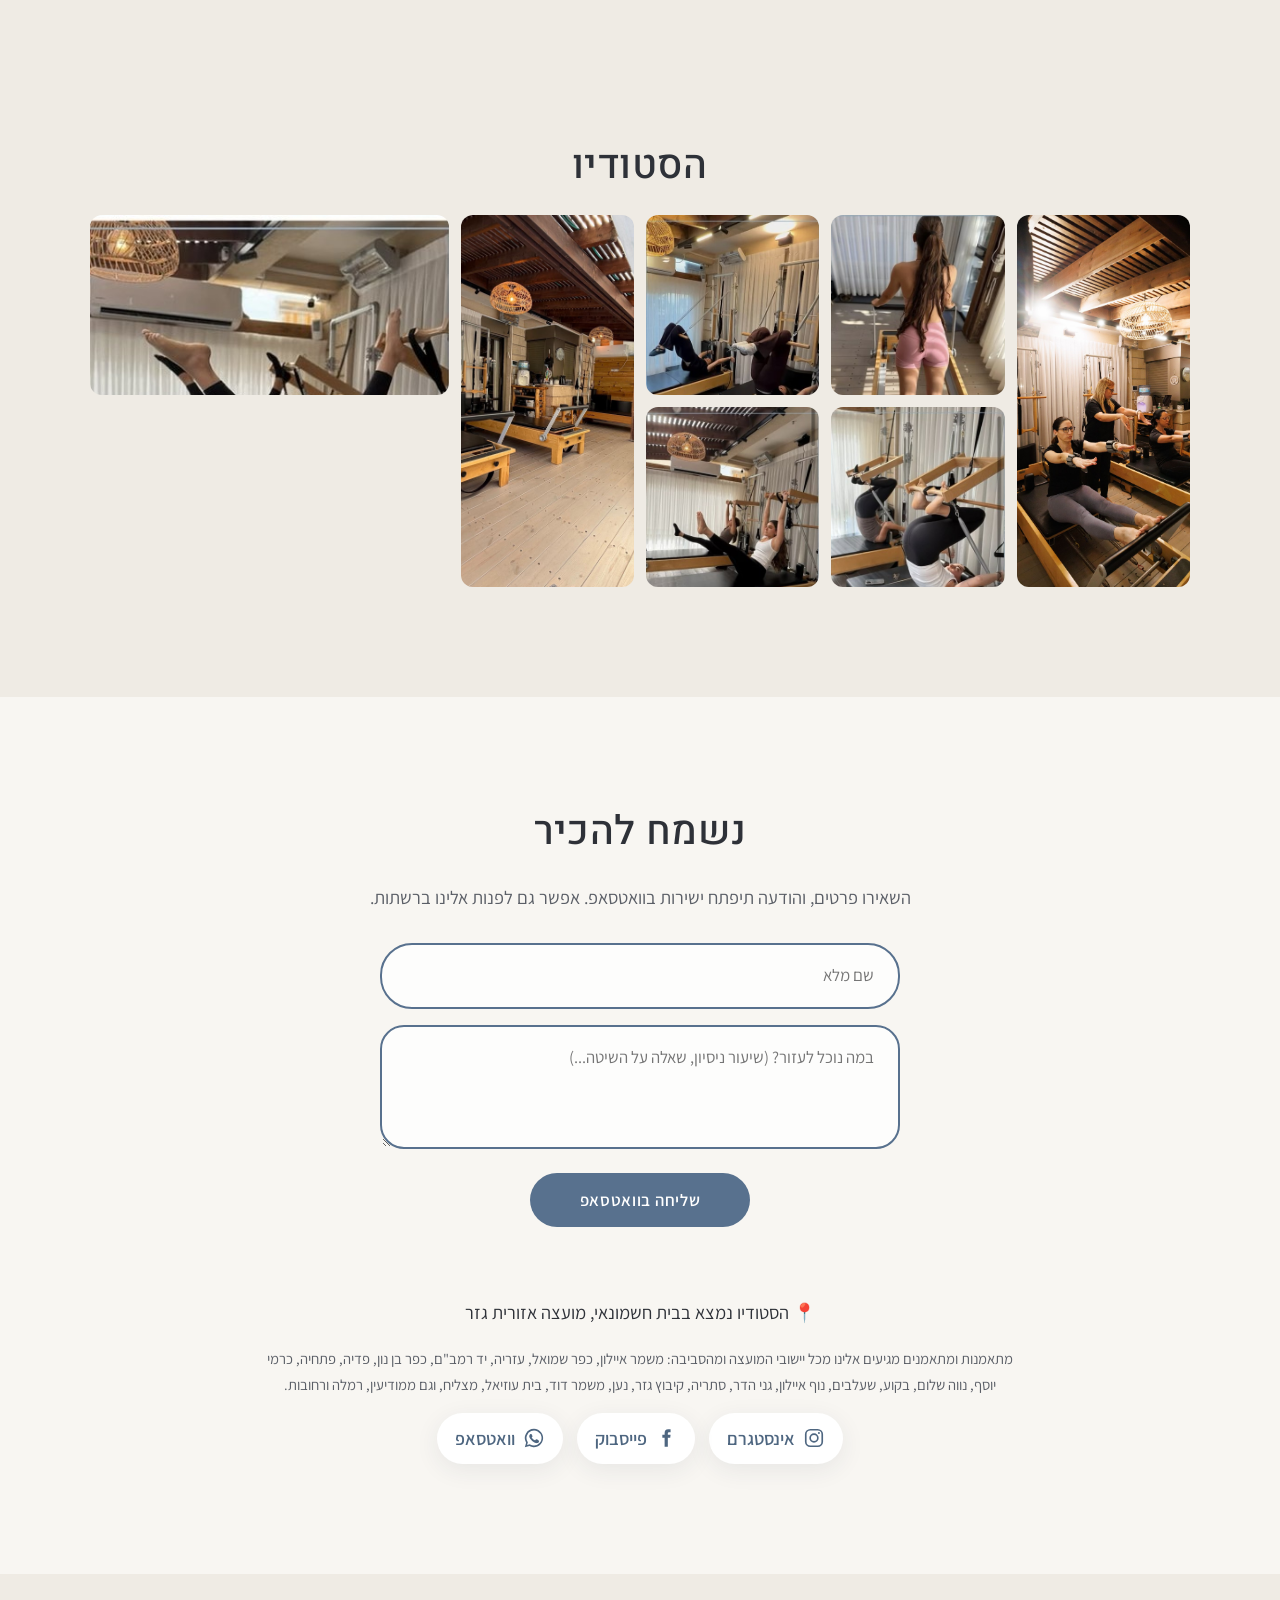
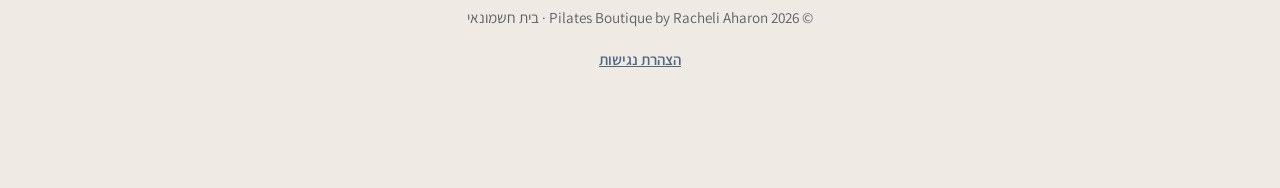
==== commit d389c132: "Hero subtitle per feedback: boutique without 'small', three short lines Co-Authored-By: Claude Opus " ====
--- a/index.html
+++ b/index.html
@@ -33,7 +33,7 @@
     "sameAs": ["https://www.instagram.com/pilates.by.racheli/"]
   }
   </script>
-  <link rel="stylesheet" href="styles.css?v=16">
+  <link rel="stylesheet" href="styles.css?v=17">
 </head>
 <body>
 <a class="skip-link" href="#main">דלג לתוכן הראשי</a>
@@ -79,7 +79,9 @@
     <div class="hero-content">
       <p class="hero-eyebrow">Pilates Boutique by Racheli Aharon</p>
       <p class="hero-title" lang="en">Move with<br>intention</p>
-      <h1 class="hero-sub">הסטודיו של רחלי · פילאטיס מכשירים בסטודיו בוטיק קטן ב<span data-town></span>, מועצה אזורית גזר</h1>
+      <h1 class="hero-sub">הסטודיו של רחלי · פילאטיס מכשירים<br>
+        סטודיו בוטיק ב<span data-town></span>,<br>
+        מועצה אזורית גזר.</h1>
       <a class="btn btn-primary" data-wa data-msg="היי רחלי, אשמח לתאם שיעור ניסיון 🙂">לתיאום שיעור ניסיון</a>
     </div>
   </section>
@@ -90,7 +92,7 @@
       <img class="portrait portrait-person" src="images/hero-racheli.jpg" alt="רחלי אהרון בסטודיו" width="1600" height="1600" loading="lazy">
       <h2>היי, אני רחלי</h2>
       <p>
-        ברוכים הבאים לסטודיו שלי – סטודיו בוטיק קטן לפילאטיס מכשירים בבית חשמונאי.
+        ברוכים הבאים לסטודיו שלי – סטודיו בוטיק לפילאטיס מכשירים בבית חשמונאי.
         בניתי אותו כמקום שבו אפשר לעצור לשעה, לנשום ולעבוד עם הגוף בצורה מדויקת ונכונה.
       </p>
       <p>
@@ -393,7 +395,7 @@
   <a href="accessibility.html">הצהרת נגישות</a>
 </div>
 
-<script src="config.js?v=16"></script>
-<script src="script.js?v=16"></script>
+<script src="config.js?v=17"></script>
+<script src="script.js?v=17"></script>
 </body>
 </html>
--- a/styles.css
+++ b/styles.css
@@ -162,7 +162,7 @@
 @media (min-width: 900px) {
   .hero { grid-template-columns: 1fr 1.1fr; grid-template-rows: none; min-height: calc(100svh - var(--header-h)); }
   .hero-content { align-self: center; padding: 60px 56px; }
-  .hero-sub { max-width: 30ch; margin-inline: auto; }
+  .hero-sub { margin-inline: auto; }
 }
 
 /* ===== Cards & grids ===== */
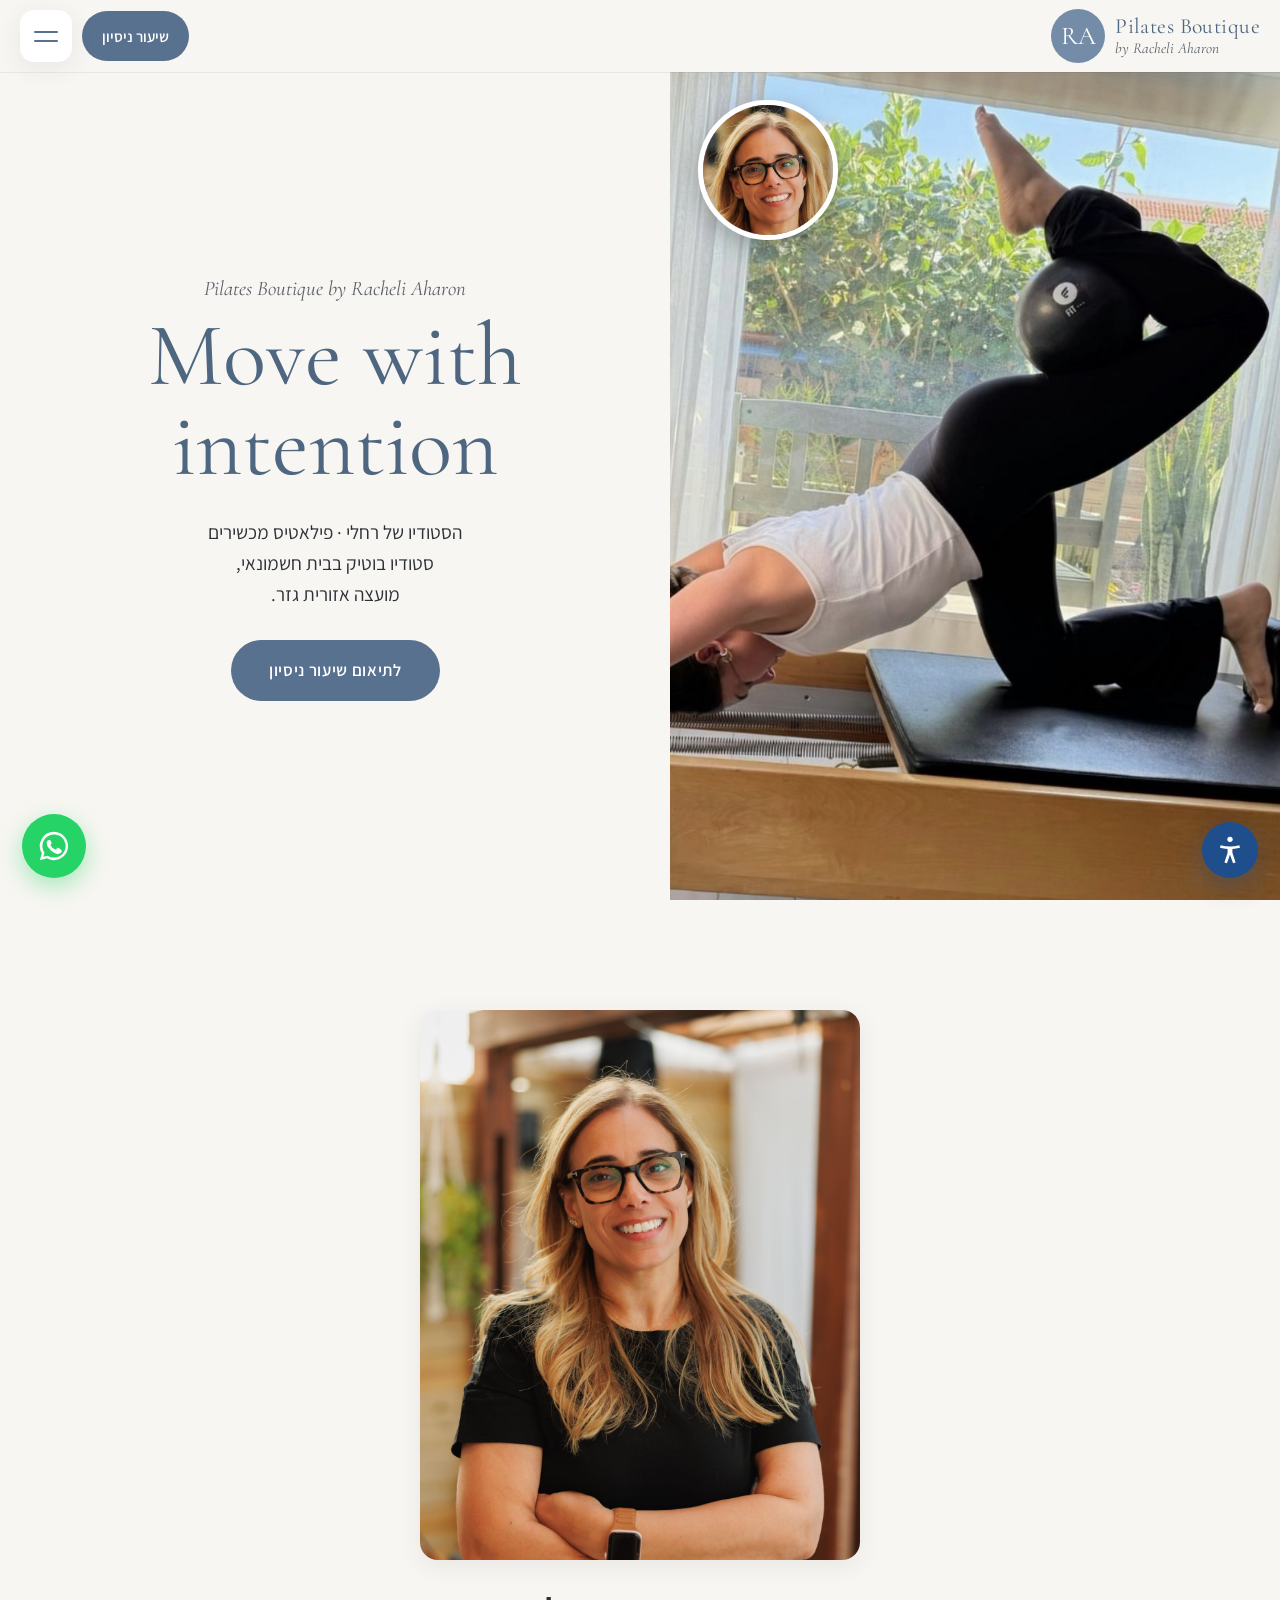
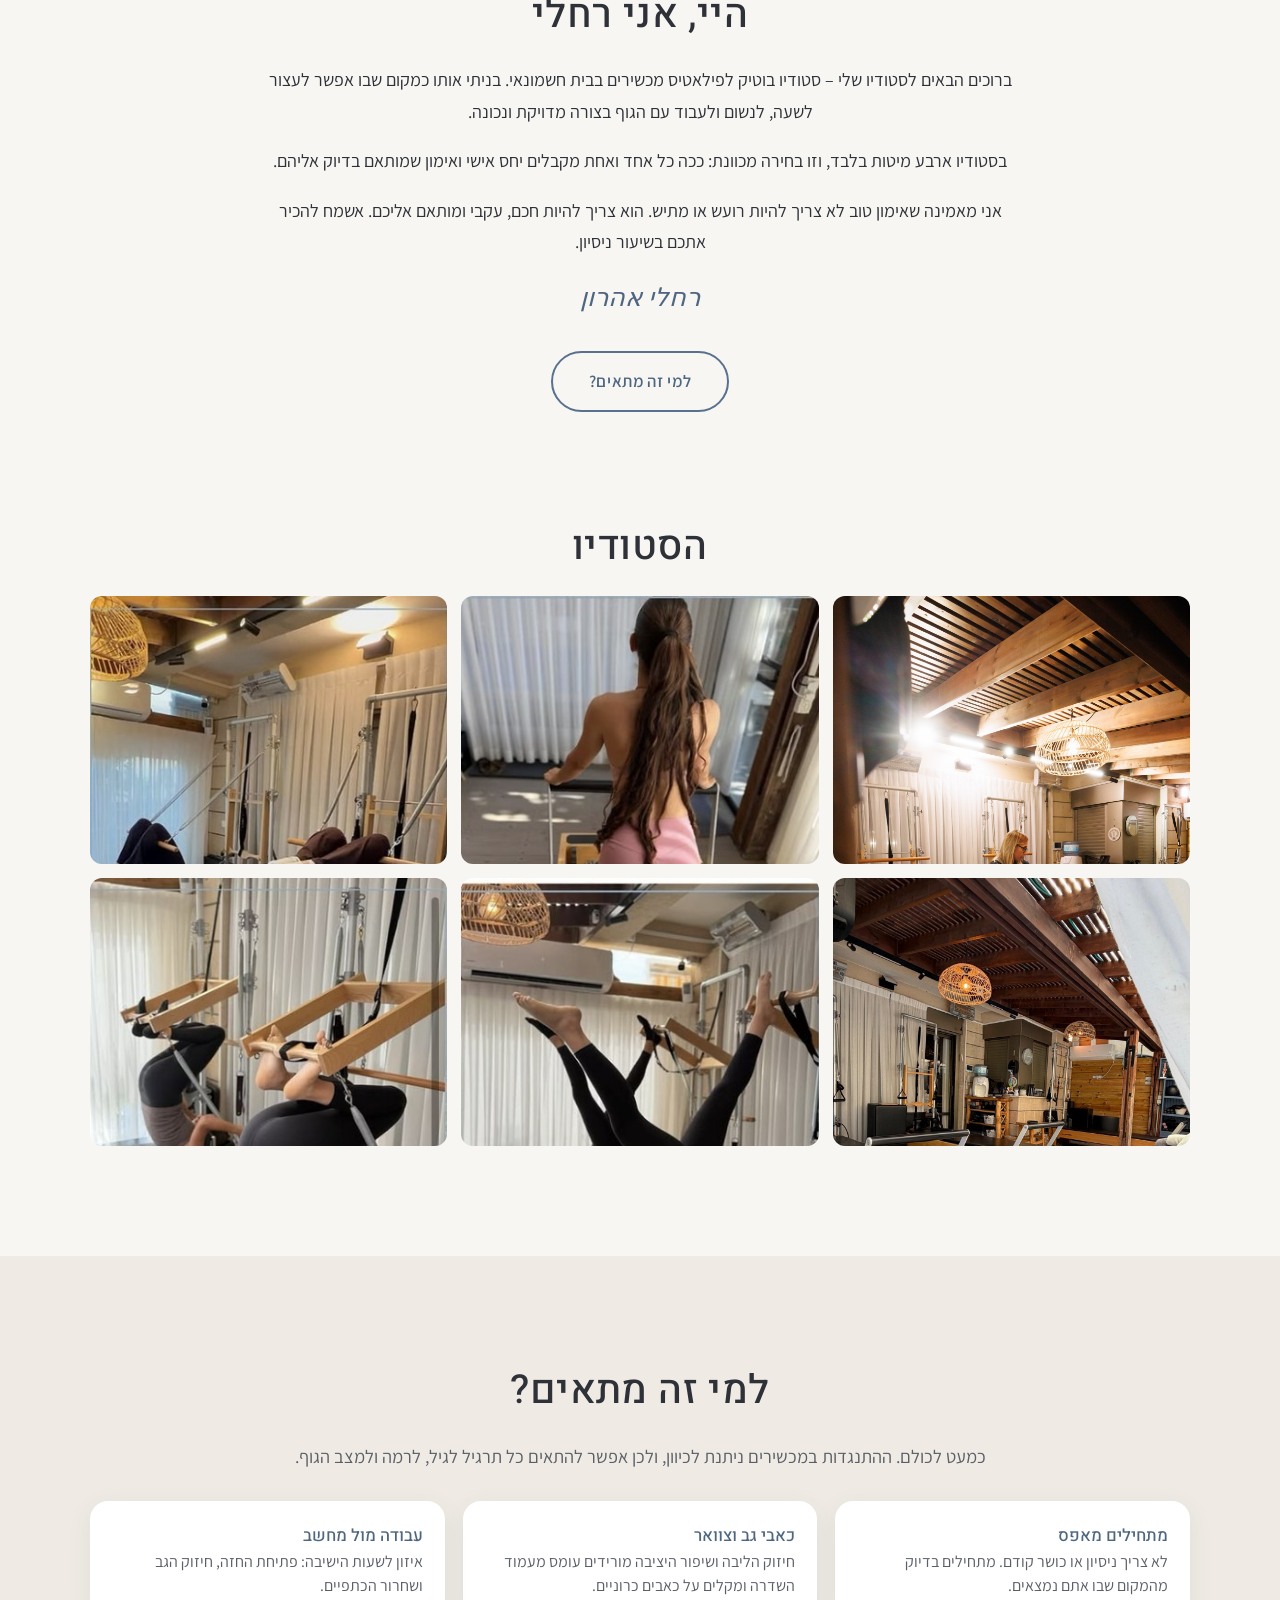
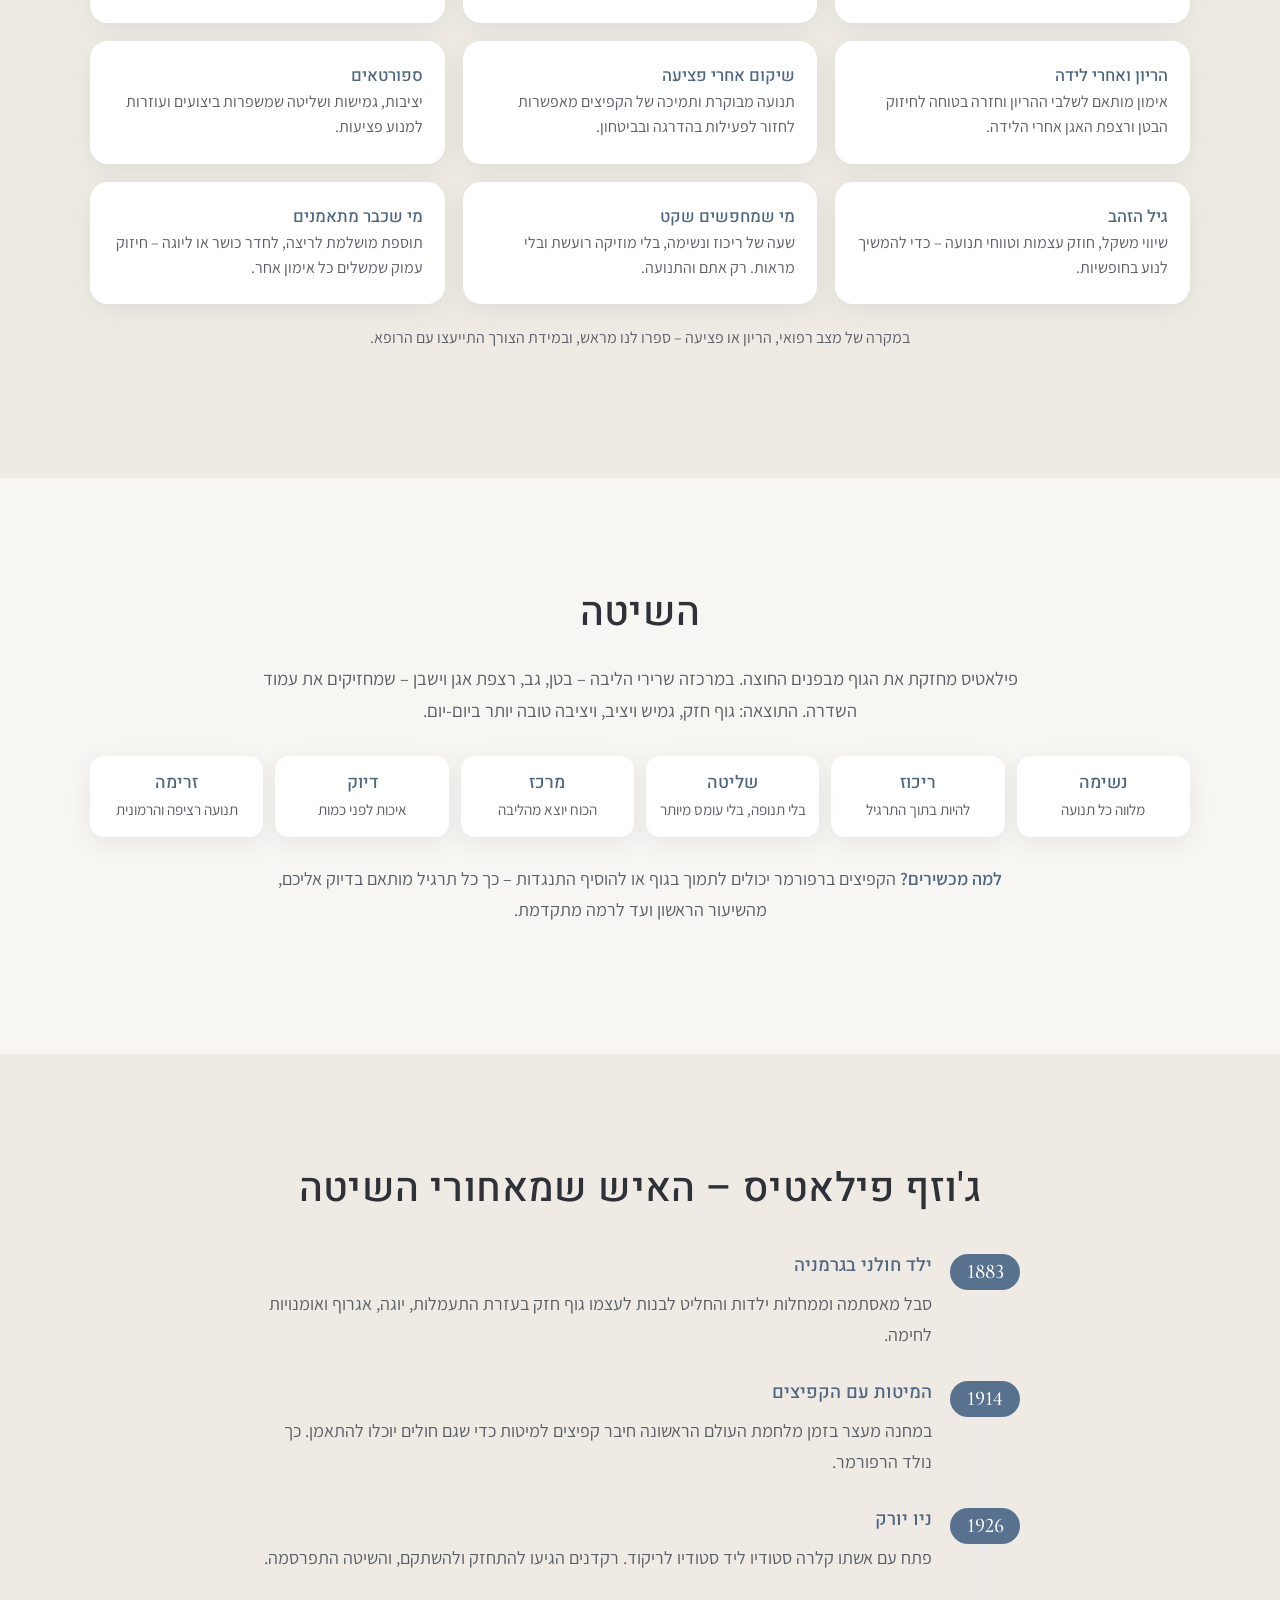
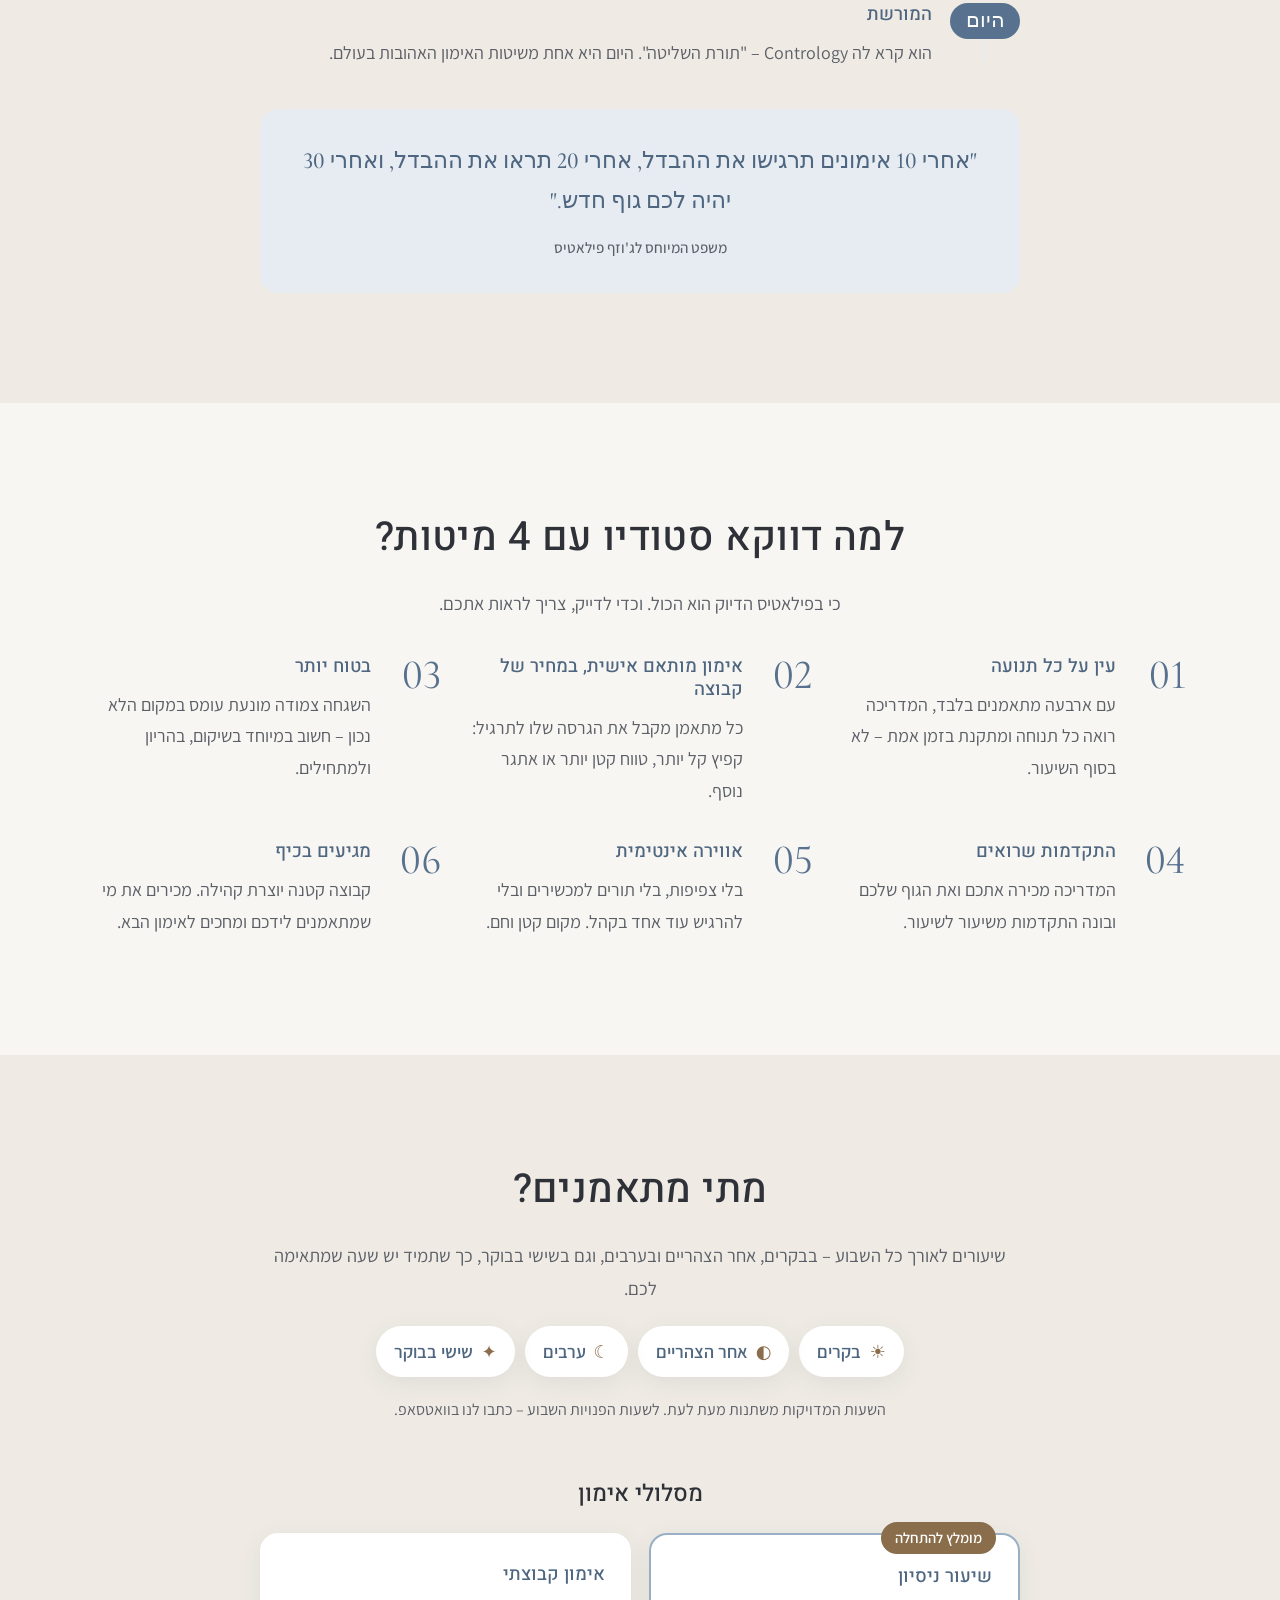
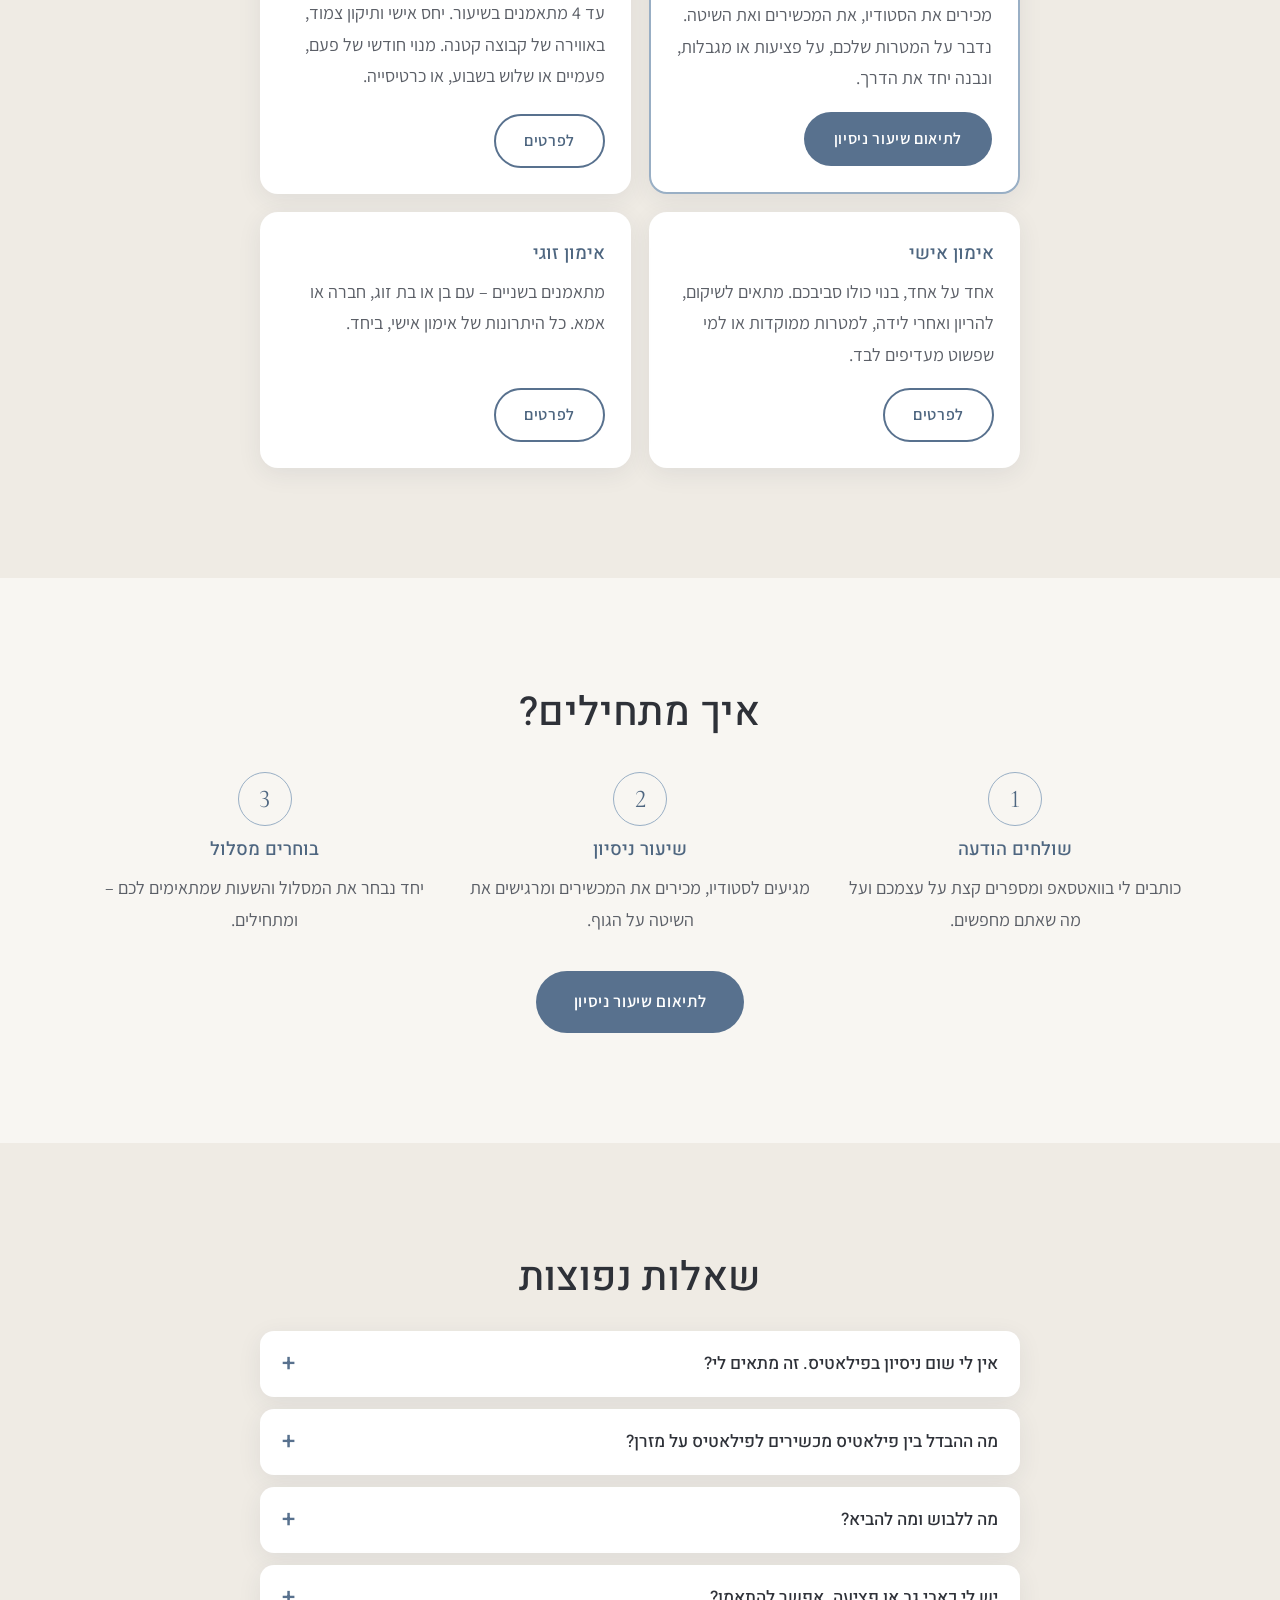
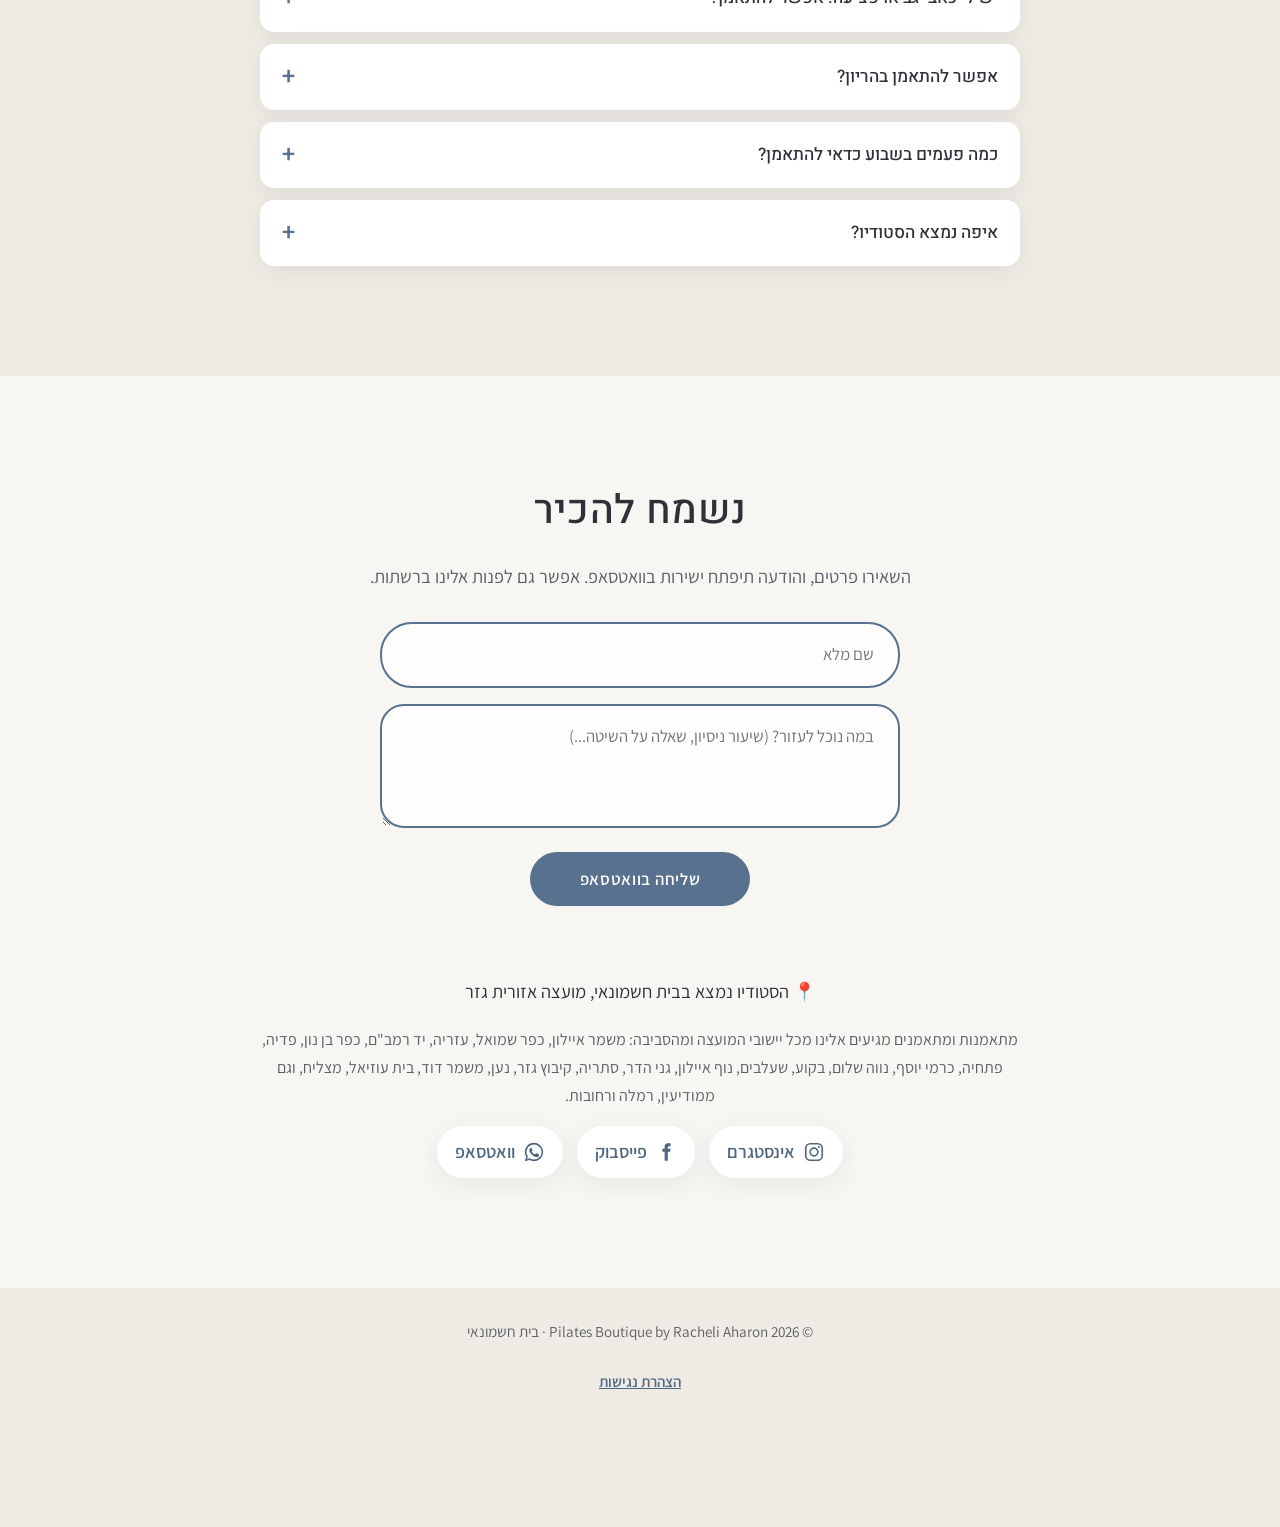
==== commit 3173a992: "Design review fixes: shorter mobile page, gallery after intro, header trial button, tidier grids, la" ====
--- a/index.html
+++ b/index.html
@@ -33,7 +33,7 @@
     "sameAs": ["https://www.instagram.com/pilates.by.racheli/"]
   }
   </script>
-  <link rel="stylesheet" href="styles.css?v=17">
+  <link rel="stylesheet" href="styles.css?v=18">
 </head>
 <body>
 <a class="skip-link" href="#main">דלג לתוכן הראשי</a>
@@ -48,6 +48,7 @@
       <span class="logo-sub">by Racheli Aharon</span>
     </span>
   </a>
+  <a class="btn btn-primary header-cta" data-wa data-msg="היי רחלי, אשמח לתאם שיעור ניסיון 🙂">שיעור ניסיון</a>
   <button class="menu-btn" aria-label="פתיחת תפריט" aria-expanded="false" aria-controls="menu">
     <span></span><span></span>
   </button>
@@ -58,13 +59,13 @@
   <ul>
     <li><a href="#top">דף הבית</a></li>
     <li><a href="#studio">נעים להכיר</a></li>
+    <li><a href="#gallery">הסטודיו</a></li>
     <li><a href="#fit">למי זה מתאים</a></li>
     <li><a href="#method">השיטה</a></li>
     <li><a href="#founder">ממציא השיטה</a></li>
     <li><a href="#small">למה 4 מיטות</a></li>
     <li><a href="#times">אימונים ומסלולים</a></li>
     <li><a href="#faq">שאלות נפוצות</a></li>
-    <li><a href="#gallery">גלריה</a></li>
     <li><a href="#contact">בואו נדבר</a></li>
   </ul>
 </nav>
@@ -96,8 +97,7 @@
         בניתי אותו כמקום שבו אפשר לעצור לשעה, לנשום ולעבוד עם הגוף בצורה מדויקת ונכונה.
       </p>
       <p>
-        בסטודיו ארבע מיטות בלבד, וזו בחירה מכוונת. כשיש לי ארבעה מתאמנים, אני רואה כל תנועה, מתקנת כל תנוחה
-        ומתאימה כל תרגיל – כך שמי שמגיעים בפעם הראשונה ומי שמתאמנים שנים מקבלים בדיוק את מה שהם צריכים.
+        בסטודיו ארבע מיטות בלבד, וזו בחירה מכוונת: ככה כל אחד ואחת מקבלים יחס אישי ואימון שמותאם בדיוק אליהם.
       </p>
       <p>
         אני מאמינה שאימון טוב לא צריך להיות רועש או מתיש. הוא צריך להיות חכם, עקבי ומותאם אליכם.
@@ -105,6 +105,21 @@
       </p>
       <p class="signature">רחלי אהרון</p>
       <a class="btn btn-outline" href="#fit">למי זה מתאים?</a>
+    </div>
+  </section>
+
+  <!-- ===== Gallery ===== -->
+  <section id="gallery" class="section">
+    <div class="container">
+      <h2 class="center">הסטודיו</h2>
+      <div class="gallery">
+        <div class="ph"><img src="images/studio-class.jpg" alt="רחלי מדריכה אימון רפורמר בקבוצה קטנה" loading="lazy"></div>
+        <div class="ph"><img src="images/studio-1.jpg" alt="מתאמנת על הרפורמר" loading="lazy"></div>
+        <div class="ph"><img src="images/studio-3.jpg" alt="אימון זוגי בסטודיו" loading="lazy"></div>
+        <div class="ph"><img src="images/studio-day.jpg" alt="סטודיו פילאטיס מכשירים בבית חשמונאי באור יום – מיטות רפורמר תחת פרגולת עץ" loading="lazy"></div>
+        <div class="ph"><img src="images/studio-4.jpg" alt="תרגיל רגליים ברצועות על הרפורמר" loading="lazy"></div>
+        <div class="ph"><img src="images/studio-2.jpg" alt="אימון על מכשיר הטאוור בסטודיו" loading="lazy"></div>
+      </div>
     </div>
   </section>
 
@@ -193,18 +208,12 @@
     <div class="container narrow center">
       <h2>מתי מתאמנים?</h2>
       <p class="lead">שיעורים לאורך כל השבוע – בבקרים, אחר הצהריים ובערבים, וגם בשישי בבוקר, כך שתמיד יש שעה שמתאימה לכם.</p>
-      <div class="grid grid-2 times">
-        <article class="card time-card">
-          <span class="time-icon" aria-hidden="true">☀</span>
-          <h3 class="h4">אימוני בוקר</h3>
-          <p>להתחיל את היום עם אנרגיה, יציבה ונשימה.</p>
-        </article>
-        <article class="card time-card">
-          <span class="time-icon" aria-hidden="true">☾</span>
-          <h3 class="h4">אחר הצהריים וערב</h3>
-          <p>לשחרר את היום, להתחזק ולהירגע.</p>
-        </article>
-      </div>
+      <ul class="time-pills" aria-label="זמני אימון">
+        <li><span aria-hidden="true">☀</span> בקרים</li>
+        <li><span aria-hidden="true">◐</span> אחר הצהריים</li>
+        <li><span aria-hidden="true">☾</span> ערבים</li>
+        <li><span aria-hidden="true">✦</span> שישי בבוקר</li>
+      </ul>
       <p class="fine-print">השעות המדויקות משתנות מעת לעת. לשעות הפנויות השבוע – כתבו לנו בוואטסאפ.</p>
 
       <h3 class="sub-title" id="tracks">מסלולי אימון</h3>
@@ -243,7 +252,7 @@
         <li><span class="step-num">2</span><h3 class="h4">שיעור ניסיון</h3><p>מגיעים לסטודיו, מכירים את המכשירים ומרגישים את השיטה על הגוף.</p></li>
         <li><span class="step-num">3</span><h3 class="h4">בוחרים מסלול</h3><p>יחד נבחר את המסלול והשעות שמתאימים לכם – ומתחילים.</p></li>
       </ol>
-      <a class="btn btn-primary" data-wa data-msg="היי רחלי, אשמח לתאם שיעור ניסיון 🙂">אני רוצה להתחיל</a>
+      <a class="btn btn-primary" data-wa data-msg="היי רחלי, אשמח לתאם שיעור ניסיון 🙂">לתיאום שיעור ניסיון</a>
     </div>
   </section>
 
@@ -279,10 +288,6 @@
         <details>
           <summary>איפה נמצא הסטודיו?</summary>
           <p>בבית חשמונאי שבמועצה אזורית גזר – כמה דקות נסיעה מכרמי יוסף, כפר בן נון, יד רמב"ם, פתחיה, שעלבים, נוף איילון, משמר איילון וממודיעין. את הכתובת המדויקת נשלח בוואטסאפ כשתקבעו שיעור.</p>
-        </details>
-        <details>
-          <summary>מתי מתקיימים השיעורים?</summary>
-          <p>בבקרים, אחר הצהריים ובערבים לאורך השבוע, וגם בשישי בבוקר. השעות משתנות מעת לעת, אז הכי פשוט לשלוח הודעה ואעדכן מה פנוי.</p>
         </details>
       </div>
     </div>
@@ -315,22 +320,6 @@
   </section>
   ===== /Testimonials -->
 
-  <!-- ===== Gallery ===== -->
-  <section id="gallery" class="section section-tint">
-    <div class="container">
-      <h2 class="center">הסטודיו</h2>
-      <div class="gallery">
-        <div class="ph ph-tall"><img src="images/studio-class.jpg" alt="רחלי מדריכה אימון רפורמר בקבוצה קטנה" loading="lazy"></div>
-        <div class="ph"><img src="images/studio-1.jpg" alt="מתאמנת על הרפורמר" loading="lazy"></div>
-        <div class="ph"><img src="images/studio-3.jpg" alt="אימון זוגי בסטודיו" loading="lazy"></div>
-        <div class="ph ph-tall"><img src="images/studio-day.jpg" alt="סטודיו פילאטיס מכשירים בבית חשמונאי באור יום – מיטות רפורמר תחת פרגולת עץ" loading="lazy"></div>
-        <div class="ph ph-wide"><img src="images/studio-4.jpg" alt="תרגיל רגליים ברצועות על הרפורמר" loading="lazy"></div>
-        <div class="ph"><img src="images/studio-2.jpg" alt="אימון על מכשיר הטאוור בסטודיו" loading="lazy"></div>
-        <div class="ph"><img src="images/studio-5.jpg" alt="אימון בסטודיו" loading="lazy"></div>
-      </div>
-    </div>
-  </section>
-
   <!-- ===== Contact ===== -->
   <section id="contact" class="section contact">
     <div class="container narrow center">
@@ -395,7 +384,7 @@
   <a href="accessibility.html">הצהרת נגישות</a>
 </div>
 
-<script src="config.js?v=17"></script>
-<script src="script.js?v=17"></script>
+<script src="config.js?v=18"></script>
+<script src="script.js?v=18"></script>
 </body>
 </html>
--- a/styles.css
+++ b/styles.css
@@ -49,7 +49,7 @@
 .narrow { max-width: 760px; margin-inline: auto; }
 .center { text-align: center; }
 .lead { font-size: 1.15rem; color: var(--c-muted); }
-.fine-print { font-size: .92rem; color: var(--c-muted); margin-top: 1.2em; }
+.fine-print { font-size: 1rem; color: var(--c-muted); margin-top: 1.2em; }
 .sub-title { margin-top: 2.4em; }
 .placeholder-note { color: #b4805a; font-size: .9rem; font-style: italic; }
 .sr-only { position: absolute; width: 1px; height: 1px; overflow: hidden; clip: rect(0 0 0 0); white-space: nowrap; }
@@ -100,7 +100,7 @@
 .logo { flex-direction: row; gap: 10px; }
 .logo-text { display: flex; flex-direction: column; align-items: flex-start; }
 .logo-name { font-family: var(--f-latin); font-size: 1.35rem; color: var(--c-primary-dark); letter-spacing: .02em; }
-.logo-sub { font-family: var(--f-latin); font-style: italic; font-size: .85rem; color: var(--c-muted); margin-top: 3px; }
+.logo-sub { font-family: var(--f-latin); font-style: italic; font-size: .95rem; color: var(--c-muted); margin-top: 3px; }
 
 .menu-btn {
   width: 52px; height: 52px; border: 0; border-radius: 14px;
@@ -267,7 +267,9 @@
 .dots button[aria-selected="true"] { background: #fff; }
 
 /* ===== Gallery ===== */
-.gallery { display: grid; grid-template-columns: repeat(auto-fill, minmax(min(100%, 160px), 1fr)); grid-auto-rows: 180px; gap: 12px; margin-top: 24px; }
+.gallery { display: grid; grid-template-columns: repeat(2, 1fr); gap: 10px; margin-top: 24px; }
+.gallery .ph { aspect-ratio: 1; }
+@media (min-width: 900px) { .gallery { grid-template-columns: repeat(3, 1fr); gap: 14px; } .gallery .ph { aspect-ratio: 4 / 3; } }
 .ph {
   border-radius: 12px; display: grid; place-items: center;
   background: linear-gradient(135deg, #dfe6ed, #e9e1d6); color: var(--c-muted); font-size: .95rem; overflow: hidden;
@@ -299,7 +301,7 @@
 .social svg .fill { fill: currentColor; stroke: none; }
 
 /* ===== Footer & WhatsApp float ===== */
-.site-footer { text-align: center; padding: 30px 16px 100px; color: var(--c-muted); font-size: .95rem; background: var(--c-tint); }
+.site-footer { text-align: center; padding: 30px 16px 110px; color: var(--c-muted); font-size: .95rem; background: var(--c-tint); }
 .wa-float {
   position: fixed; bottom: 22px; left: 22px; z-index: 40;
   width: 64px; height: 64px; border-radius: 50%;
@@ -364,3 +366,47 @@
 /* קישור הצהרת נגישות בתחתית */
 .site-footer a { color: var(--c-primary-dark); font-weight: 600; }
 @media print { .a11y-btn, .a11y-panel, .wa-float { display: none !important; } }
+
+/* ===== שיפורים אחרי בדיקת העיצוב ===== */
+/* כפתור "שיעור ניסיון" בכותרת העליונה */
+.site-header { gap: 10px; }
+.header-cta { margin-inline-start: auto; padding: 10px 18px; font-size: .95rem; letter-spacing: 0; white-space: nowrap; min-height: 44px; }
+@media (max-width: 600px) {
+  .site-header { padding-inline: 14px; }
+  .logo-mark { width: 46px; height: 46px; font-size: 1.35rem; background: var(--c-primary); }
+  .logo-name { font-size: 1.15rem; }
+  .logo-sub { font-size: .85rem; }
+  .header-cta { padding: 9px 14px; font-size: .9rem; }
+  .menu-btn { width: 46px; height: 46px; }
+}
+@media (max-width: 360px) { .logo-text { display: none; } }
+
+/* "למי זה מתאים": שני טורים קומפקטיים בטלפון, שלושה במחשב */
+#fit .grid-3 { grid-template-columns: repeat(2, 1fr); gap: 10px; }
+#fit .card { padding: 16px 14px; }
+#fit .card .h4 { font-size: 1.05rem; margin-bottom: 4px; }
+#fit .card p { font-size: .95rem; line-height: 1.55; }
+@media (min-width: 900px) {
+  #fit .grid-3 { grid-template-columns: repeat(3, 1fr); gap: 18px; }
+  #fit .card { padding: 24px 22px; }
+  #fit .card p { font-size: 1rem; }
+}
+
+/* זמני אימון בשורה אחת */
+.time-pills { list-style: none; padding: 0; margin: 22px 0 0; display: flex; flex-wrap: wrap; justify-content: center; gap: 10px; }
+.time-pills li { background: var(--c-card); box-shadow: var(--shadow); border-radius: 999px; padding: 10px 18px; font-weight: 600; color: var(--c-primary-dark); }
+.time-pills span { color: var(--c-secondary); margin-inline-end: 4px; }
+
+/* טקסטים קטנים וקישורים בתחתית */
+.track-tag { font-size: .92rem; }
+.site-footer a { display: inline-block; padding: 8px 6px; min-height: 40px; }
+
+/* כפתורים צפים קטנים יותר בטלפון */
+@media (max-width: 600px) {
+  .wa-float { width: 54px; height: 54px; bottom: 16px; left: 16px; }
+  .wa-float svg { width: 30px; height: 30px; }
+  .a11y-btn { width: 48px; height: 48px; bottom: 18px; right: 16px; }
+  .a11y-btn svg { width: 28px; height: 28px; }
+}
+
+#gallery { padding-top: 0; }
